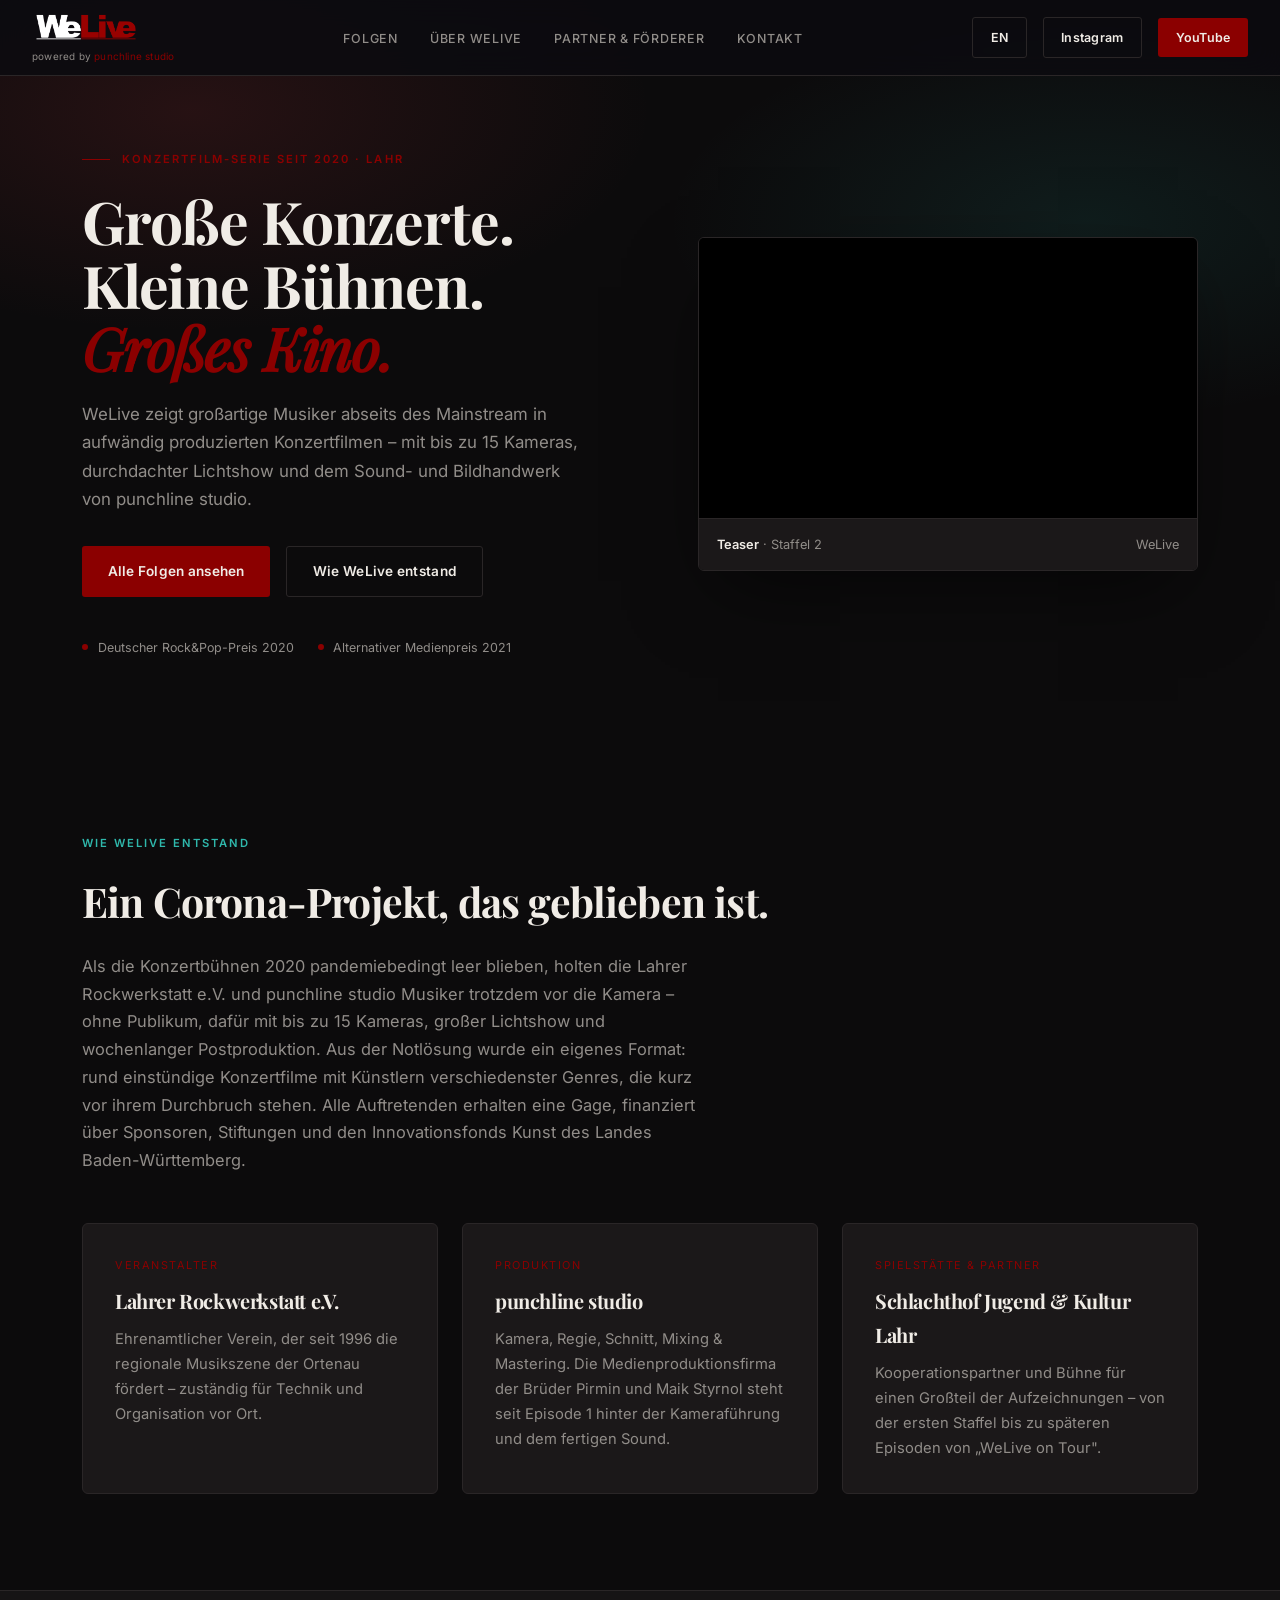
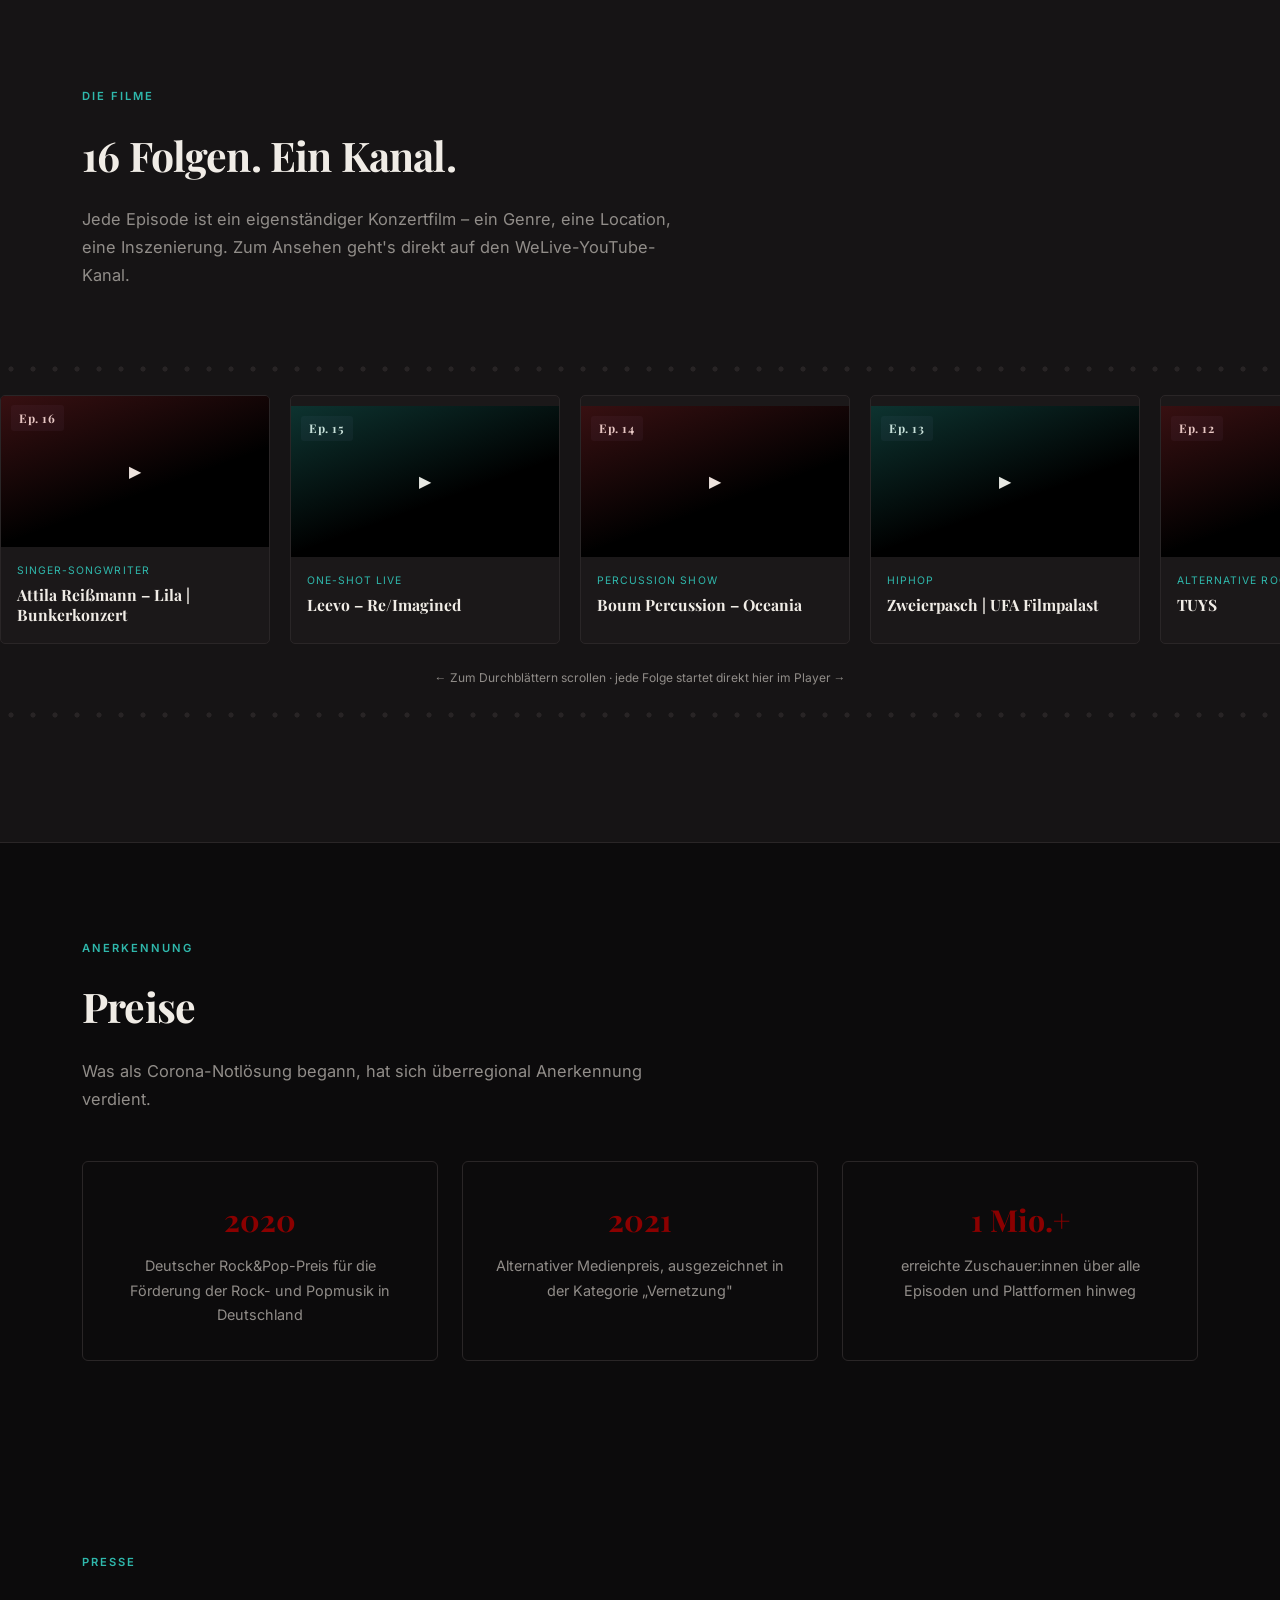
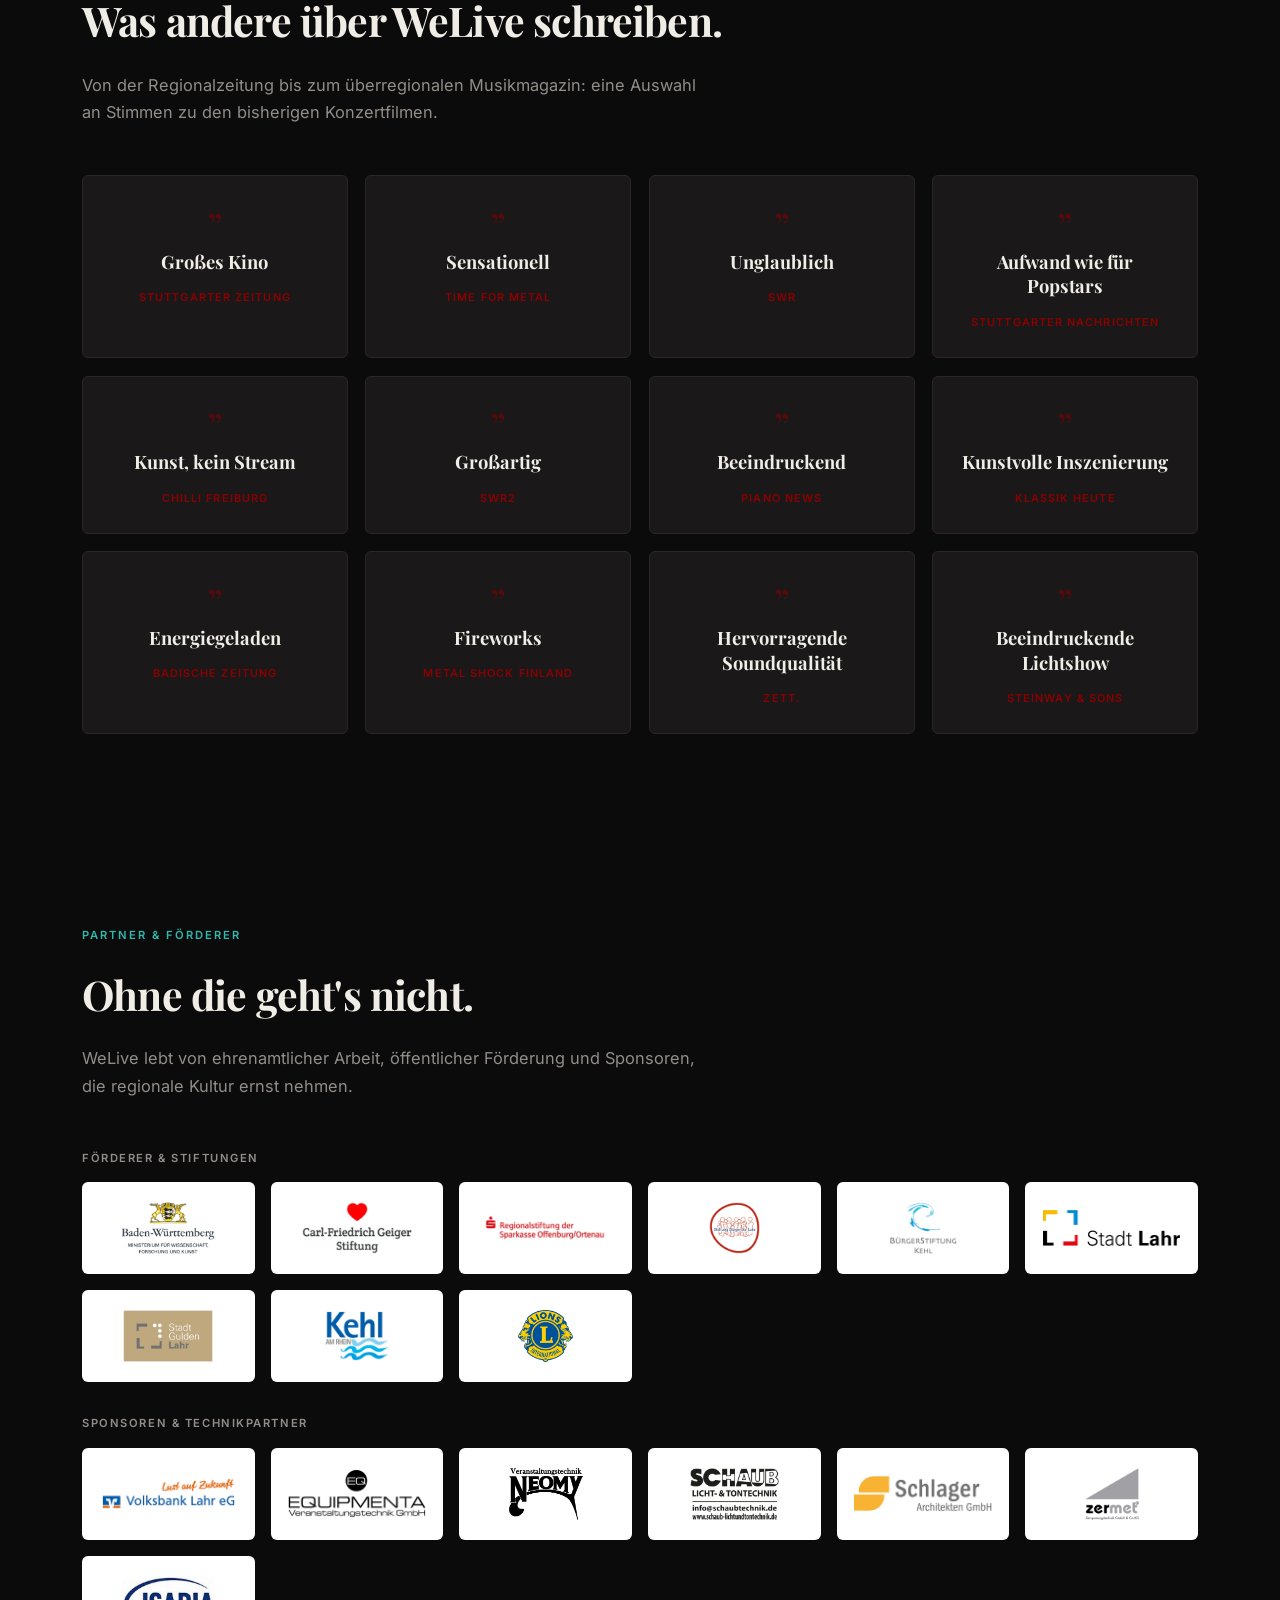
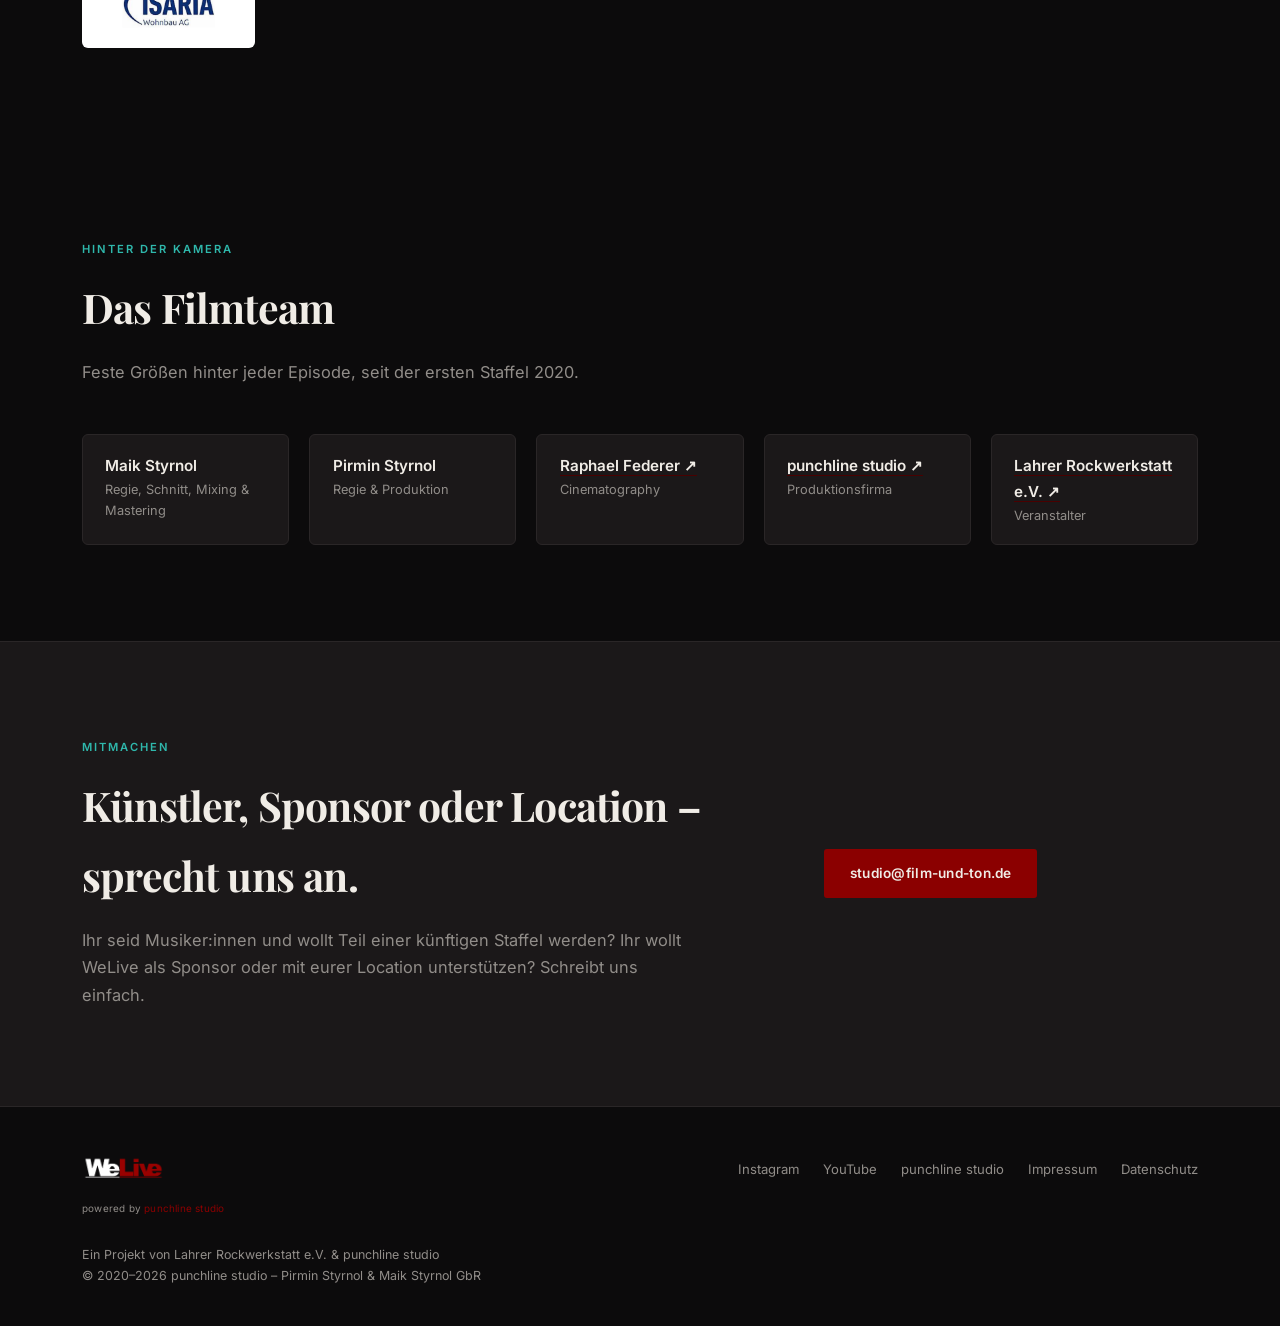
==== index.html @ d1ced568 "Update index.html" ====
<!DOCTYPE html>
<html lang="de">
<head>
<meta charset="UTF-8">
<meta name="viewport" content="width=device-width, initial-scale=1.0">
<title>WeLive Festival | Konzertfilm-Serie aus Lahr – Live-Konzerte als Kurzfilm</title>
<meta name="description" content="WeLive Festival: die preisgekrönte Konzertfilm-Serie von Lahrer Rockwerkstatt e.V., punchline studio und Schlachthof Jugend & Kultur Lahr. 16 Folgen, ein Kanal – großartige Musik abseits des Mainstream, aufwändig gefilmt.">
<meta name="keywords" content="WeLive Festival, Konzertfilm Lahr, Lahrer Rockwerkstatt, Schlachthof Lahr, Online Musikfestival, Konzertfilm Serie, punchline studio, Live-Konzert Video">
<meta name="robots" content="index, follow">
<meta name="author" content="punchline studio – Pirmin Styrnol & Maik Styrnol GbR">
<link rel="canonical" href="https://www.welive-festival.com/">
<link rel="alternate" hreflang="de" href="https://www.welive-festival.com/">
<link rel="alternate" hreflang="en" href="https://www.welive-festival.com/en/">
<link rel="alternate" hreflang="x-default" href="https://www.welive-festival.com/">

<link rel="icon" href="/favicon.ico" sizes="any">
<link rel="icon" type="image/png" sizes="32x32" href="/favicon-32.png">
<link rel="icon" type="image/png" sizes="192x192" href="/favicon-192.png">
<link rel="apple-touch-icon" href="/apple-touch-icon.png">

<meta property="og:type" content="website">
<meta property="og:title" content="WeLive Festival | Konzertfilm-Serie aus Lahr">
<meta property="og:description" content="16 Folgen preisgekrönte Konzertfilme: großartige Musiker abseits des Mainstream, aufwändig gefilmt von punchline studio.">
<meta property="og:url" content="https://www.welive-festival.com/">
<meta property="og:image" content="https://www.welive-festival.com/og-image.jpg">
<meta property="og:image:width" content="1200">
<meta property="og:image:height" content="630">
<meta property="og:locale" content="de_DE">
<meta property="og:site_name" content="WeLive Festival">

<meta name="twitter:card" content="summary_large_image">
<meta name="twitter:title" content="WeLive Festival | Konzertfilm-Serie aus Lahr">
<meta name="twitter:description" content="Preisgekrönte Konzertfilme abseits des Mainstream – produziert von punchline studio.">
<meta name="twitter:image" content="https://www.welive-festival.com/og-image.jpg">

<script type="application/ld+json">
{
  "@context": "https://schema.org",
  "@type": "Organization",
  "@id": "https://www.welive-festival.com/#organization",
  "name": "WeLive Festival",
  "alternateName": "WeLive – Das Online Musikfestival",
  "url": "https://www.welive-festival.com",
  "logo": "https://www.welive-festival.com/assets/welive-logo.webp",
  "description": "WeLive ist eine preisgekrönte Konzertfilm-Serie, die talentierte Musiker abseits des Mainstream in aufwändig produzierten Konzertfilmen zeigt. Eine Zusammenarbeit von Lahrer Rockwerkstatt e.V., punchline studio und Schlachthof Jugend & Kultur Lahr.",
  "foundingDate": "2020",
  "sameAs": [
    "https://www.youtube.com/@WeLiveFestival",
    "https://www.instagram.com/welive_festival/"
  ],
  "award": [
    "Deutscher Rock&Pop-Preis 2020",
    "Alternativer Medienpreis 2021 (Kategorie Vernetzung)"
  ]
}
</script>
<script type="application/ld+json">
{
  "@context": "https://schema.org",
  "@type": "ItemList",
  "itemListElement": [
    {"@type":"ListItem","position":1,"item":{"@type":"VideoObject","name":"Attila Reißmann – Lila | Bunkerkonzert (WeLive Episode 16)","thumbnailUrl":"https://img.youtube.com/vi/Bnh2UBMkedc/maxresdefault.jpg","uploadDate":"2023-01-01","embedUrl":"https://www.youtube.com/embed/Bnh2UBMkedc"}},
    {"@type":"ListItem","position":2,"item":{"@type":"VideoObject","name":"Leevo – Re/Imagined (WeLive Episode 15)","thumbnailUrl":"https://img.youtube.com/vi/0_P4wx4F210/maxresdefault.jpg","uploadDate":"2022-01-01","embedUrl":"https://www.youtube.com/embed/0_P4wx4F210"}}
  ]
}
</script>

<link rel="stylesheet" href="/fonts/fonts.css" />
<style>
  *,*::before,*::after{box-sizing:border-box;margin:0;padding:0;}
  :root{
    --bg:#0c0b0c; --bg-warm:#161415; --bg-card:#1b1819;
    --red:#8b0000; --red-dim:#4a0000;
    --teal:#2fb8ac; --teal-dim:#1c6b64;
    --off-white:#f0ece6; --muted:#918d89; --border:#2a2627;
    --max:1180px; --r:3px;
  }
  html{scroll-behavior:smooth;}
  body{background:var(--bg);color:var(--off-white);font-family:'Inter',sans-serif;font-size:16px;line-height:1.7;-webkit-font-smoothing:antialiased;overflow-x:hidden;}
  a{color:inherit;}
  img{max-width:100%;display:block;}
  .container{max-width:var(--max);margin:0 auto;padding:0 2rem;}
  h1,h2,h3{font-family:'Playfair Display',serif;font-weight:700;letter-spacing:-0.02em;}
  .eyebrow{font-size:0.7rem;font-weight:700;letter-spacing:0.18em;text-transform:uppercase;color:var(--red);display:flex;align-items:center;gap:0.75rem;margin-bottom:1.25rem;}
  .eyebrow::before{content:'';display:block;width:28px;height:1px;background:var(--red);}
  .btn{display:inline-flex;align-items:center;gap:0.5rem;padding:0.8rem 1.6rem;border-radius:var(--r);font-size:0.85rem;font-weight:600;letter-spacing:0.02em;text-decoration:none;transition:all .2s;cursor:pointer;border:none;font-family:'Inter',sans-serif;}
  .btn-primary{background:var(--red);color:var(--off-white);}
  .btn-primary:hover{opacity:.85;}
  .btn-secondary{background:transparent;color:var(--off-white);border:1px solid var(--border);}
  .btn-secondary:hover{border-color:var(--red-dim);color:var(--red);}
  .btn-sm{padding:0.55rem 1.1rem;font-size:0.78rem;}

  /* NAV */
  nav{position:fixed;top:0;left:0;right:0;z-index:200;height:76px;display:flex;align-items:center;justify-content:space-between;padding:0 2rem;background:rgba(13,11,16,0.92);backdrop-filter:blur(14px);border-bottom:1px solid var(--border);}
  .nav-logo-wrap{display:flex;flex-direction:column;gap:0.2rem;}
  .nav-logo img{height:34px;width:auto;display:block;filter:brightness(1.1);}
  .nav-subline,.footer-subline{font-size:0.62rem;letter-spacing:0.02em;color:var(--muted);text-decoration:none;}
  .nav-subline:hover,.footer-subline:hover{color:var(--off-white);}
  .nav-subline .powered-by,.footer-subline .powered-by{color:var(--red);}
  .nav-links{display:flex;gap:2rem;list-style:none;align-items:center;}
  .nav-links a{color:var(--muted);text-decoration:none;font-size:0.78rem;font-weight:500;letter-spacing:0.06em;text-transform:uppercase;transition:color .2s;white-space:nowrap;}
  .nav-links a:hover{color:var(--off-white);}
  .nav-cta{display:flex;align-items:center;gap:1rem;}
  @media (max-width:860px){.nav-links{display:none;}}

  /* HERO */
  #hero{padding:150px 0 5rem;position:relative;}
  #hero::before{content:'';position:absolute;top:0;left:0;right:0;height:100%;background:
    radial-gradient(ellipse 60% 50% at 15% 15%, rgba(200,57,63,0.14), transparent 60%),
    radial-gradient(ellipse 55% 45% at 85% 30%, rgba(47,184,172,0.10), transparent 60%);
    pointer-events:none;z-index:0;}
  .hero-grid{display:grid;grid-template-columns:1.05fr 0.95fr;gap:4rem;align-items:center;position:relative;z-index:1;}
  h1.hero-h1{font-size:clamp(2.4rem,4.6vw,4.1rem);line-height:1.08;margin-bottom:1.25rem;}
  h1.hero-h1 em{color:var(--red);font-style:italic;}
  .hero-sub{color:var(--muted);font-size:1.05rem;max-width:46ch;margin-bottom:2rem;}
  .hero-actions{display:flex;gap:1rem;flex-wrap:wrap;margin-bottom:2.5rem;}
  .award-row{display:flex;gap:1.5rem;flex-wrap:wrap;}
  .award-chip{display:flex;align-items:center;gap:0.6rem;font-size:0.78rem;color:var(--muted);}
  .award-chip .dot{width:6px;height:6px;border-radius:50%;background:var(--red);}
  .hero-video{position:relative;border-radius:6px;overflow:hidden;border:1px solid var(--border);box-shadow:0 30px 80px -20px rgba(0,0,0,0.6);}
  .hero-video .ratio{position:relative;padding-top:56.25%;background:#000;}
  .hero-video iframe{position:absolute;top:0;left:0;width:100%;height:100%;border:0;}
  .hero-video-cap{padding:0.9rem 1.1rem;background:var(--bg-card);border-top:1px solid var(--border);font-size:0.8rem;color:var(--muted);display:flex;justify-content:space-between;}
  .hero-video-cap strong{color:var(--off-white);font-weight:600;}
  @media (max-width:900px){.hero-grid{grid-template-columns:1fr;}}

  /* SECTION generic */
  section{padding:6rem 0;}
  .section-label{font-size:0.7rem;font-weight:700;letter-spacing:0.18em;text-transform:uppercase;color:var(--teal);margin-bottom:0.9rem;}
  .section-title{font-size:clamp(1.8rem,3.2vw,2.6rem);margin-bottom:1rem;}
  .section-intro{color:var(--muted);max-width:62ch;margin-bottom:3rem;font-size:1.02rem;}

  /* ABOUT / PARTNERS TRIO */
  .trio{display:grid;grid-template-columns:repeat(3,1fr);gap:1.5rem;}
  .trio-card{background:var(--bg-card);border:1px solid var(--border);border-radius:6px;padding:2rem;}
  .trio-card .role{font-size:0.68rem;letter-spacing:0.14em;text-transform:uppercase;color:var(--red);margin-bottom:0.6rem;}
  .trio-card h3{font-size:1.25rem;margin-bottom:0.6rem;}
  .trio-card p{color:var(--muted);font-size:0.92rem;}
  @media (max-width:800px){.trio{grid-template-columns:1fr;}}

  /* FILMSTRIP */
  #folgen{background:var(--bg-warm);border-top:1px solid var(--border);border-bottom:1px solid var(--border);}
  .filmstrip-rail{position:relative;padding:1.5rem 0;}
  .filmstrip-rail::before,.filmstrip-rail::after{content:'';display:block;height:14px;background-image:radial-gradient(circle,var(--border) 2.5px,transparent 2.6px);background-size:22px 14px;background-repeat:repeat-x;opacity:0.9;}
  .filmstrip-rail::before{margin-bottom:1.2rem;}
  .filmstrip-rail::after{margin-top:1.2rem;}
  .filmstrip-scroll{display:grid;grid-auto-flow:column;grid-auto-columns:270px;gap:1.25rem;overflow-x:auto;padding:0 2rem 1rem;scroll-snap-type:x proximity;scrollbar-width:thin;scrollbar-color:var(--border) transparent;}
  .filmstrip-scroll::-webkit-scrollbar{height:6px;}
  .filmstrip-scroll::-webkit-scrollbar-thumb{background:var(--border);border-radius:3px;}
  .frame{scroll-snap-align:start;background:var(--bg-card);border:1px solid var(--border);border-radius:5px;overflow:hidden;text-decoration:none;display:block;transition:transform .2s, border-color .2s;font:inherit;color:inherit;text-align:left;cursor:pointer;width:100%;padding:0;}
  .frame:hover,.frame:focus-visible{transform:translateY(-4px);border-color:var(--red-dim);}
  .frame:focus-visible{outline:2px solid var(--teal);outline-offset:2px;}
  .frame-thumb{position:relative;padding-top:56.25%;background:#000 center/cover no-repeat;}
  .frame-thumb.red::after{content:'';position:absolute;inset:0;background:linear-gradient(160deg,rgba(200,57,63,0.28),transparent 60%);}
  .frame-thumb.teal::after{content:'';position:absolute;inset:0;background:linear-gradient(160deg,rgba(47,184,172,0.28),transparent 60%);}
  .frame-num{position:absolute;top:0.6rem;left:0.6rem;font-family:'Playfair Display',serif;font-weight:700;font-size:0.75rem;background:rgba(13,11,16,0.75);color:var(--off-white);padding:0.15rem 0.55rem;border-radius:3px;letter-spacing:0.04em;}
  .frame-play{position:absolute;inset:0;display:flex;align-items:center;justify-content:center;}
  .frame-play svg{width:38px;height:38px;opacity:0;transition:opacity .2s;}
  .frame:hover .frame-play svg{opacity:0.95;}
  .frame-body{padding:0.95rem 1rem 1.1rem;}
  .frame-genre{font-size:0.65rem;letter-spacing:0.1em;text-transform:uppercase;color:var(--teal);margin-bottom:0.35rem;}
  .frame-title{font-family:'Playfair Display',serif;font-weight:700;font-size:0.98rem;line-height:1.3;color:var(--off-white);}
  .filmstrip-hint{text-align:center;font-size:0.75rem;color:var(--muted);margin-top:0.5rem;}

  /* AWARDS */
  .awards-grid{display:grid;grid-template-columns:repeat(3,1fr);gap:1.5rem;}
  .award-card{border:1px solid var(--border);border-radius:6px;padding:2rem 1.75rem;text-align:center;}
  .award-card .num{font-family:'Playfair Display',serif;font-weight:700;font-size:1.9rem;color:var(--red);margin-bottom:0.5rem;}
  .award-card p{color:var(--muted);font-size:0.9rem;}
  @media (max-width:800px){.awards-grid{grid-template-columns:1fr;}}

  /* SPONSORS - typographic wordmark bar */
  .logo-group-label{font-size:0.7rem;font-weight:700;letter-spacing:0.14em;text-transform:uppercase;color:var(--muted);margin-bottom:0.9rem;margin-top:2rem;}
  .logo-group-label:first-child{margin-top:0;}
  .logo-wall{display:grid;grid-template-columns:repeat(auto-fill,minmax(150px,1fr));gap:1rem;}
  .logo-tile{background:#ffffff;border-radius:6px;padding:1.1rem;display:flex;align-items:center;justify-content:center;min-height:92px;}
  .logo-tile img{max-width:100%;max-height:52px;width:auto;height:auto;object-fit:contain;}
  .logo-tile.dark{background:var(--bg-card);border:1px solid var(--border);}

  /* TEAM */
  .team-row{display:flex;gap:1.25rem;flex-wrap:wrap;}
  .team-chip{background:var(--bg-card);border:1px solid var(--border);border-radius:6px;padding:1.1rem 1.4rem;flex:1 1 200px;}
  .team-chip .name{font-weight:600;color:var(--off-white);font-size:0.95rem;}
  .team-chip .role{color:var(--muted);font-size:0.8rem;}

  /* SUPPORT CTA */
  #support{background:var(--bg-card);border-top:1px solid var(--border);}
  .support-grid{display:grid;grid-template-columns:1.3fr 0.7fr;gap:3rem;align-items:center;}
  @media (max-width:800px){.support-grid{grid-template-columns:1fr;}}

  /* VIDEO LIGHTBOX */
  .video-modal{position:fixed;inset:0;z-index:1000;background:rgba(6,5,6,0.94);display:none;align-items:center;justify-content:center;padding:clamp(1rem,4vw,3rem);}
  .video-modal.open{display:flex;}
  .video-modal-inner{max-width:1080px;width:100%;}
  .video-modal-frame{position:relative;padding-top:56.25%;background:#000;border-radius:6px;overflow:hidden;box-shadow:0 30px 90px -20px rgba(0,0,0,0.7);}
  .video-modal-frame iframe{position:absolute;inset:0;width:100%;height:100%;border:0;}
  .video-modal-top{display:flex;justify-content:space-between;align-items:center;margin-bottom:0.85rem;}
  .video-modal-caption{color:var(--off-white);font-size:0.9rem;font-family:'Playfair Display',serif;font-weight:700;}
  .video-modal-close{background:transparent;border:1px solid var(--border);color:var(--off-white);width:36px;height:36px;border-radius:50%;font-size:1rem;cursor:pointer;flex-shrink:0;transition:border-color .2s,color .2s;}
  .video-modal-close:hover{border-color:var(--red);color:var(--red);}

  /* PRESS QUOTES */
  .press-grid{display:grid;grid-template-columns:repeat(auto-fit,minmax(240px,1fr));gap:1.1rem;}
  .press-card{background:var(--bg-card);border:1px solid var(--border);border-radius:6px;padding:1.85rem 1.5rem 1.6rem;text-align:center;transition:transform .2s,border-color .2s;}
  .press-card:hover{transform:translateY(-4px);border-color:var(--red-dim);}
  .press-mark{display:block;font-family:'Playfair Display',serif;font-size:2.4rem;line-height:1;color:var(--red);opacity:0.55;margin-bottom:0.35rem;}
  .press-card q{display:block;font-family:'Playfair Display',serif;font-weight:700;font-size:1.15rem;line-height:1.35;color:var(--off-white);quotes:none;}
  .press-card .source{display:block;margin-top:0.85rem;font-size:0.68rem;font-weight:700;letter-spacing:0.1em;text-transform:uppercase;color:var(--red);}

  footer{border-top:1px solid var(--border);padding:3rem 0 2.5rem;}
  .footer-grid{display:flex;justify-content:space-between;flex-wrap:wrap;gap:2rem;align-items:flex-start;}
  .footer-logo img{height:26px;margin-bottom:0.75rem;filter:brightness(1.1);}
  .footer-links{display:flex;gap:1.5rem;flex-wrap:wrap;list-style:none;}
  .footer-links a{color:var(--muted);text-decoration:none;font-size:0.82rem;}
  .footer-links a:hover{color:var(--off-white);}
  .footer-meta{color:var(--muted);font-size:0.78rem;margin-top:1.5rem;}
</style>
</head>
<body>

<nav>
  <div class="nav-logo-wrap">
    <a href="/" class="nav-logo"><img src="/assets/welive-logo.webp" alt="WeLive Festival"></a>
    <a href="https://www.film-und-ton.de" target="_blank" rel="noopener" class="nav-subline">powered by <span class="powered-by">punchline studio</span></a>
  </div>
  <ul class="nav-links">
    <li><a href="#folgen">Folgen</a></li>
    <li><a href="#ueber">Über WeLive</a></li>
    <li><a href="#sponsoren">Partner &amp; Förderer</a></li>
    <li><a href="#kontakt">Kontakt</a></li>
  </ul>
  <div class="nav-cta">
    <a href="/en/" class="btn btn-secondary btn-sm">EN</a>
    <a href="https://www.instagram.com/welive_festival/" target="_blank" rel="noopener" class="btn btn-secondary btn-sm">Instagram</a>
    <a href="https://www.youtube.com/@WeLiveFestival" target="_blank" rel="noopener" class="btn btn-primary btn-sm">YouTube</a>
  </div>
</nav>

<section id="hero">
  <div class="container">
    <div class="hero-grid">
      <div>
        <div class="eyebrow">Konzertfilm-Serie seit 2020 · Lahr</div>
        <h1 class="hero-h1">Große Konzerte.<br>Kleine Bühnen.<br><em>Großes Kino.</em></h1>
        <p class="hero-sub">WeLive zeigt großartige Musiker abseits des Mainstream in aufwändig produzierten Konzertfilmen – mit bis zu 15 Kameras, durchdachter Lichtshow und dem Sound- und Bildhandwerk von punchline studio.</p>
        <div class="hero-actions">
          <a href="#folgen" class="btn btn-primary">Alle Folgen ansehen</a>
          <a href="#ueber" class="btn btn-secondary">Wie WeLive entstand</a>
        </div>
        <div class="award-row">
          <div class="award-chip"><span class="dot"></span> Deutscher Rock&amp;Pop-Preis 2020</div>
          <div class="award-chip"><span class="dot"></span> Alternativer Medienpreis 2021</div>
        </div>
      </div>
      <div class="hero-video">
        <div class="ratio">
          <iframe src="https://www.youtube-nocookie.com/embed/Z3CpgstUWoA" title="WeLive – Offizieller Teaser (Staffel 2)" loading="lazy" allow="accelerometer; autoplay; clipboard-write; encrypted-media; gyroscope; picture-in-picture" allowfullscreen></iframe>
        </div>
        <div class="hero-video-cap"><span><strong>Teaser</strong> · Staffel 2</span><span>WeLive</span></div>
      </div>
    </div>
  </div>
</section>

<section id="ueber">
  <div class="container">
    <div class="section-label">Wie WeLive entstand</div>
    <h2 class="section-title">Ein Corona-Projekt, das geblieben ist.</h2>
    <p class="section-intro">Als die Konzertbühnen 2020 pandemiebedingt leer blieben, holten die Lahrer Rockwerkstatt e.V. und punchline studio Musiker trotzdem vor die Kamera – ohne Publikum, dafür mit bis zu 15 Kameras, großer Lichtshow und wochenlanger Postproduktion. Aus der Notlösung wurde ein eigenes Format: rund einstündige Konzertfilme mit Künstlern verschiedenster Genres, die kurz vor ihrem Durchbruch stehen. Alle Auftretenden erhalten eine Gage, finanziert über Sponsoren, Stiftungen und den Innovationsfonds Kunst des Landes Baden-Württemberg.</p>
    <div class="trio">
      <div class="trio-card">
        <div class="role">Veranstalter</div>
        <h3>Lahrer Rockwerkstatt e.V.</h3>
        <p>Ehrenamtlicher Verein, der seit 1996 die regionale Musikszene der Ortenau fördert – zuständig für Technik und Organisation vor Ort.</p>
      </div>
      <div class="trio-card">
        <div class="role">Produktion</div>
        <h3>punchline studio</h3>
        <p>Kamera, Regie, Schnitt, Mixing &amp; Mastering. Die Medienproduktionsfirma der Brüder Pirmin und Maik Styrnol steht seit Episode 1 hinter der Kameraführung und dem fertigen Sound.</p>
      </div>
      <div class="trio-card">
        <div class="role">Spielstätte &amp; Partner</div>
        <h3>Schlachthof Jugend &amp; Kultur Lahr</h3>
        <p>Kooperationspartner und Bühne für einen Großteil der Aufzeichnungen – von der ersten Staffel bis zu späteren Episoden von „WeLive on Tour&quot;.</p>
      </div>
    </div>
  </div>
</section>

<section id="folgen">
  <div class="container">
    <div class="section-label">Die Filme</div>
    <h2 class="section-title">16 Folgen. Ein Kanal.</h2>
    <p class="section-intro">Jede Episode ist ein eigenständiger Konzertfilm – ein Genre, eine Location, eine Inszenierung. Zum Ansehen geht's direkt auf den WeLive-YouTube-Kanal.</p>
  </div>
  <div class="filmstrip-rail">
    <div class="filmstrip-scroll">

      <button type="button" class="frame" data-id="Bnh2UBMkedc" data-caption="Ep. 16 · Attila Reißmann – Lila | Bunkerkonzert (Singer-Songwriter)">
        <div class="frame-thumb red" style="background-image:url('https://img.youtube.com/vi/Bnh2UBMkedc/hqdefault.jpg')"><span class="frame-num">Ep. 16</span><div class="frame-play">▶</div></div>
        <div class="frame-body"><div class="frame-genre">Singer-Songwriter</div><div class="frame-title">Attila Reißmann – Lila | Bunkerkonzert</div></div>
      </button>

      <button type="button" class="frame" data-id="0_P4wx4F210" data-caption="Ep. 15 · Leevo – Re/Imagined (One-Shot Live)">
        <div class="frame-thumb teal" style="background-image:url('https://img.youtube.com/vi/0_P4wx4F210/hqdefault.jpg')"><span class="frame-num">Ep. 15</span><div class="frame-play">▶</div></div>
        <div class="frame-body"><div class="frame-genre">One-Shot Live</div><div class="frame-title">Leevo – Re/Imagined</div></div>
      </button>

      <button type="button" class="frame" data-id="P8cwPz32v4g" data-caption="Ep. 14 · Boum Percussion – Oceania (Percussion Show)">
        <div class="frame-thumb red" style="background-image:url('https://img.youtube.com/vi/P8cwPz32v4g/hqdefault.jpg')"><span class="frame-num">Ep. 14</span><div class="frame-play">▶</div></div>
        <div class="frame-body"><div class="frame-genre">Percussion Show</div><div class="frame-title">Boum Percussion – Oceania</div></div>
      </button>

      <button type="button" class="frame" data-id="NQGmymEDiwI" data-caption="Ep. 13 · Zweierpasch | UFA Filmpalast (HipHop)">
        <div class="frame-thumb teal" style="background-image:url('https://img.youtube.com/vi/NQGmymEDiwI/hqdefault.jpg')"><span class="frame-num">Ep. 13</span><div class="frame-play">▶</div></div>
        <div class="frame-body"><div class="frame-genre">HipHop</div><div class="frame-title">Zweierpasch | UFA Filmpalast</div></div>
      </button>

      <button type="button" class="frame" data-id="x-QVzre0vZ8" data-caption="Ep. 12 · TUYS (Alternative Rock)">
        <div class="frame-thumb red" style="background-image:url('https://img.youtube.com/vi/x-QVzre0vZ8/hqdefault.jpg')"><span class="frame-num">Ep. 12</span><div class="frame-play">▶</div></div>
        <div class="frame-body"><div class="frame-genre">Alternative Rock</div><div class="frame-title">TUYS</div></div>
      </button>

      <button type="button" class="frame" data-id="0R4rmq6b-tQ" data-caption="Ep. 11 · EVERDEEN (Indie Rock, Unplugged)">
        <div class="frame-thumb teal" style="background-image:url('https://img.youtube.com/vi/0R4rmq6b-tQ/hqdefault.jpg')"><span class="frame-num">Ep. 11</span><div class="frame-play">▶</div></div>
        <div class="frame-body"><div class="frame-genre">Indie Rock, Unplugged</div><div class="frame-title">EVERDEEN</div></div>
      </button>

      <button type="button" class="frame" data-id="Ky-m1VECN10" data-caption="Ep. 10 · Classic Meets Electro (Klassik-Fusion)">
        <div class="frame-thumb red" style="background-image:url('https://img.youtube.com/vi/Ky-m1VECN10/hqdefault.jpg')"><span class="frame-num">Ep. 10</span><div class="frame-play">▶</div></div>
        <div class="frame-body"><div class="frame-genre">Klassik-Fusion</div><div class="frame-title">Classic Meets Electro</div></div>
      </button>

      <button type="button" class="frame" data-id="o16-mh40jmM" data-caption="Ep. 9 · FATCAT &amp; Hannah Wilhelm (Funk)">
        <div class="frame-thumb teal" style="background-image:url('https://img.youtube.com/vi/o16-mh40jmM/hqdefault.jpg')"><span class="frame-num">Ep. 9</span><div class="frame-play">▶</div></div>
        <div class="frame-body"><div class="frame-genre">Funk</div><div class="frame-title">FATCAT &amp; Hannah Wilhelm</div></div>
      </button>

      <button type="button" class="frame" data-id="-znGLzbP-Mo" data-caption="Ep. 8 · Matt Woosey Band (Blues Rock)">
        <div class="frame-thumb red" style="background-image:url('https://img.youtube.com/vi/-znGLzbP-Mo/hqdefault.jpg')"><span class="frame-num">Ep. 8</span><div class="frame-play">▶</div></div>
        <div class="frame-body"><div class="frame-genre">Blues Rock</div><div class="frame-title">Matt Woosey Band</div></div>
      </button>

      <button type="button" class="frame" data-id="t0X1xTUqv4E" data-caption="Ep. 7 · Dead Venus (Progressive Rock)">
        <div class="frame-thumb teal" style="background-image:url('https://img.youtube.com/vi/t0X1xTUqv4E/hqdefault.jpg')"><span class="frame-num">Ep. 7</span><div class="frame-play">▶</div></div>
        <div class="frame-body"><div class="frame-genre">Progressive Rock</div><div class="frame-title">Dead Venus</div></div>
      </button>

      <button type="button" class="frame" data-id="PEpOldXf2YY" data-caption="Ep. 6 · OIL (Rock &amp; Heavy Metal)">
        <div class="frame-thumb red" style="background-image:url('https://img.youtube.com/vi/PEpOldXf2YY/hqdefault.jpg')"><span class="frame-num">Ep. 6</span><div class="frame-play">▶</div></div>
        <div class="frame-body"><div class="frame-genre">Rock &amp; Heavy Metal</div><div class="frame-title">OIL</div></div>
      </button>

      <button type="button" class="frame" data-id="OF1zdRzuMPc" data-caption="Ep. 5 · No Authority | Schlachthof Lahr (Ska Punk)">
        <div class="frame-thumb teal" style="background-image:url('https://img.youtube.com/vi/OF1zdRzuMPc/hqdefault.jpg')"><span class="frame-num">Ep. 5</span><div class="frame-play">▶</div></div>
        <div class="frame-body"><div class="frame-genre">Ska Punk</div><div class="frame-title">No Authority | Schlachthof Lahr</div></div>
      </button>

      <button type="button" class="frame" data-id="v2A6UF5OrzA" data-caption="Ep. 4 · Pervez Mody (Klassik Klavier)">
        <div class="frame-thumb red" style="background-image:url('https://img.youtube.com/vi/v2A6UF5OrzA/hqdefault.jpg')"><span class="frame-num">Ep. 4</span><div class="frame-play">▶</div></div>
        <div class="frame-body"><div class="frame-genre">Klassik Klavier</div><div class="frame-title">Pervez Mody</div></div>
      </button>

      <button type="button" class="frame" data-id="aJZXjKE42zw" data-caption="Ep. 3 · VON WELT (Post Rock)">
        <div class="frame-thumb teal" style="background-image:url('https://img.youtube.com/vi/aJZXjKE42zw/hqdefault.jpg')"><span class="frame-num">Ep. 3</span><div class="frame-play">▶</div></div>
        <div class="frame-body"><div class="frame-genre">Post Rock</div><div class="frame-title">VON WELT</div></div>
      </button>

      <button type="button" class="frame" data-id="-nQ5U1ugleI" data-caption="Ep. 2 · QULT (Rap 'n' Roll)">
        <div class="frame-thumb red" style="background-image:url('https://img.youtube.com/vi/-nQ5U1ugleI/hqdefault.jpg')"><span class="frame-num">Ep. 2</span><div class="frame-play">▶</div></div>
        <div class="frame-body"><div class="frame-genre">Rap 'n' Roll</div><div class="frame-title">QULT</div></div>
      </button>

      <button type="button" class="frame" data-id="NkrU8vIexm0" data-caption="Ep. 1 · Dominik Büchele &amp; Umleitung (Singer/Songwriter Pop)">
        <div class="frame-thumb teal" style="background-image:url('https://img.youtube.com/vi/NkrU8vIexm0/hqdefault.jpg')"><span class="frame-num">Ep. 1</span><div class="frame-play">▶</div></div>
        <div class="frame-body"><div class="frame-genre">Singer/Songwriter Pop</div><div class="frame-title">Dominik Büchele &amp; Umleitung</div></div>
      </button>

    </div>
    <p class="filmstrip-hint container">← Zum Durchblättern scrollen · jede Folge startet direkt hier im Player →</p>
  </div>
</section>

<section id="awards">
  <div class="container">
    <div class="section-label">Anerkennung</div>
    <h2 class="section-title">Preise</h2>
    <p class="section-intro">Was als Corona-Notlösung begann, hat sich überregional Anerkennung verdient.</p>
    <div class="awards-grid">
      <div class="award-card"><div class="num">2020</div><p>Deutscher Rock&amp;Pop-Preis für die Förderung der Rock- und Popmusik in Deutschland</p></div>
      <div class="award-card"><div class="num">2021</div><p>Alternativer Medienpreis, ausgezeichnet in der Kategorie „Vernetzung&quot;</p></div>
      <div class="award-card"><div class="num">1&nbsp;Mio.+</div><p>erreichte Zuschauer:innen über alle Episoden und Plattformen hinweg</p></div>
    </div>
  </div>
</section>

<section id="presse">
  <div class="container">
    <div class="section-label">Presse</div>
    <h2 class="section-title">Was andere über WeLive schreiben.</h2>
    <p class="section-intro">Von der Regionalzeitung bis zum überregionalen Musikmagazin: eine Auswahl an Stimmen zu den bisherigen Konzertfilmen.</p>
    <div class="press-grid">
      <div class="press-card"><span class="press-mark">&rdquo;</span><q>Großes Kino</q><span class="source">Stuttgarter Zeitung</span></div>
      <div class="press-card"><span class="press-mark">&rdquo;</span><q>Sensationell</q><span class="source">Time for Metal</span></div>
      <div class="press-card"><span class="press-mark">&rdquo;</span><q>Unglaublich</q><span class="source">SWR</span></div>
      <div class="press-card"><span class="press-mark">&rdquo;</span><q>Aufwand wie für Popstars</q><span class="source">Stuttgarter Nachrichten</span></div>
      <div class="press-card"><span class="press-mark">&rdquo;</span><q>Kunst, kein Stream</q><span class="source">Chilli Freiburg</span></div>
      <div class="press-card"><span class="press-mark">&rdquo;</span><q>Großartig</q><span class="source">SWR2</span></div>
      <div class="press-card"><span class="press-mark">&rdquo;</span><q>Beeindruckend</q><span class="source">Piano News</span></div>
      <div class="press-card"><span class="press-mark">&rdquo;</span><q>Kunstvolle Inszenierung</q><span class="source">Klassik Heute</span></div>
      <div class="press-card"><span class="press-mark">&rdquo;</span><q>Energiegeladen</q><span class="source">Badische Zeitung</span></div>
      <div class="press-card"><span class="press-mark">&rdquo;</span><q>Fireworks</q><span class="source">Metal Shock Finland</span></div>
      <div class="press-card"><span class="press-mark">&rdquo;</span><q>Hervorragende Soundqualität</q><span class="source">ZETT.</span></div>
      <div class="press-card"><span class="press-mark">&rdquo;</span><q>Beeindruckende Lichtshow</q><span class="source">Steinway &amp; Sons</span></div>
    </div>
  </div>
</section>

<section id="sponsoren">
  <div class="container">
    <div class="section-label">Partner &amp; Förderer</div>
    <h2 class="section-title">Ohne die geht's nicht.</h2>
    <p class="section-intro">WeLive lebt von ehrenamtlicher Arbeit, öffentlicher Förderung und Sponsoren, die regionale Kultur ernst nehmen.</p>
    <div class="logo-group-label">Förderer &amp; Stiftungen</div>
    <div class="logo-wall">
      <div class="logo-tile"><img src="/assets/sponsors/mwk-bw.webp" alt="Ministerium für Wissenschaft, Forschung und Kunst Baden-Württemberg – Innovationsfonds Kunst" loading="lazy"></div>
      <div class="logo-tile"><img src="/assets/sponsors/geiger-stiftung.webp" alt="Carl-Friedrich Geiger Stiftung" loading="lazy"></div>
      <div class="logo-tile"><img src="/assets/sponsors/sparkasse-regionalstiftung.webp" alt="Regionalstiftung der Sparkasse Offenburg/Ortenau" loading="lazy"></div>
      <div class="logo-tile"><img src="/assets/sponsors/buergerstiftung-lahr.webp" alt="Bürgerstiftung Lahr" loading="lazy"></div>
      <div class="logo-tile"><img src="/assets/sponsors/buergerstiftung-kehl.webp" alt="Bürgerstiftung Kehl" loading="lazy"></div>
      <div class="logo-tile"><img src="/assets/sponsors/stadt-lahr.webp" alt="Stadt Lahr" loading="lazy"></div>
      <div class="logo-tile"><img src="/assets/sponsors/stadtgulden-lahr.webp" alt="Stadtgulden Lahr" loading="lazy"></div>
      <div class="logo-tile"><img src="/assets/sponsors/stadt-kehl.webp" alt="Stadt Kehl" loading="lazy"></div>
      <div class="logo-tile"><img src="/assets/sponsors/lions-club.webp" alt="Lions Club" loading="lazy"></div>
    </div>

    <div class="logo-group-label">Sponsoren &amp; Technikpartner</div>
    <div class="logo-wall">
      <div class="logo-tile"><img src="/assets/sponsors/volksbank-weiss.webp" alt="Volksbank Lahr eG" loading="lazy"></div>
      <div class="logo-tile"><img src="/assets/sponsors/equipmenta.webp" alt="Equipmenta Veranstaltungstechnik GmbH" loading="lazy"></div>
      <div class="logo-tile"><img src="/assets/sponsors/neomy.webp" alt="Neomy Veranstaltungstechnik" loading="lazy"></div>
      <div class="logo-tile"><img src="/assets/sponsors/schaub-licht-tontechnik.webp" alt="Schaub Licht- &amp; Tontechnik" loading="lazy"></div>
      <div class="logo-tile"><img src="/assets/sponsors/schlager-architekten.webp" alt="Schlager Architekten GmbH" loading="lazy"></div>
      <div class="logo-tile"><img src="/assets/sponsors/zermet.webp" alt="Zermet Zerspanungstechnik GmbH &amp; Co KG" loading="lazy"></div>
      <div class="logo-tile"><img src="/assets/sponsors/isaria-wohnbau.webp" alt="ISARIA Wohnbau AG – Location-Partner" loading="lazy"></div>
    </div>
  </div>
</section>

<section id="team">
  <div class="container">
    <div class="section-label">Hinter der Kamera</div>
    <h2 class="section-title">Das Filmteam</h2>
    <p class="section-intro">Feste Größen hinter jeder Episode, seit der ersten Staffel 2020.</p>
    <div class="team-row">
      <div class="team-chip"><div class="name">Maik Styrnol</div><div class="role">Regie, Schnitt, Mixing &amp; Mastering</div></div>
      <div class="team-chip"><div class="name">Pirmin Styrnol</div><div class="role">Regie &amp; Produktion</div></div>
      <div class="team-chip"><div class="name"><a href="https://raphaelfederer.de" target="_blank" rel="noopener" style="color:var(--off-white);text-decoration:none;border-bottom:1px solid var(--red-dim);">Raphael Federer ↗</a></div><div class="role">Cinematography</div></div>
      <div class="team-chip"><div class="name"><a href="https://www.film-und-ton.de" target="_blank" rel="noopener" style="color:var(--off-white);text-decoration:none;border-bottom:1px solid var(--red-dim);">punchline studio ↗</a></div><div class="role">Produktionsfirma</div></div>
      <div class="team-chip"><div class="name"><a href="https://www.rockwerkstatt.de" target="_blank" rel="noopener" style="color:var(--off-white);text-decoration:none;border-bottom:1px solid var(--red-dim);">Lahrer Rockwerkstatt e.V. ↗</a></div><div class="role">Veranstalter</div></div>
    </div>
  </div>
</section>

<section id="support">
  <div class="container support-grid">
    <div>
      <div class="section-label">Mitmachen</div>
      <h2 class="section-title">Künstler, Sponsor oder Location – sprecht uns an.</h2>
      <p class="section-intro" style="margin-bottom:0;">Ihr seid Musiker:innen und wollt Teil einer künftigen Staffel werden? Ihr wollt WeLive als Sponsor oder mit eurer Location unterstützen? Schreibt uns einfach.</p>
    </div>
    <div>
      <a href="mailto:studio@film-und-ton.de" class="btn btn-primary" id="kontakt">studio@film-und-ton.de</a>
    </div>
  </div>
</section>

<footer>
  <div class="container">
    <div class="footer-grid">
      <div>
        <a href="/" class="footer-logo"><img src="/assets/welive-logo.webp" alt="WeLive Festival"></a>
        <a href="https://www.film-und-ton.de" target="_blank" rel="noopener" class="footer-subline">powered by <span class="powered-by">punchline studio</span></a>
        <div class="footer-meta">Ein Projekt von Lahrer Rockwerkstatt e.V. &amp; punchline studio<br>© 2020–2026 punchline studio – Pirmin Styrnol &amp; Maik Styrnol GbR</div>
      </div>
      <ul class="footer-links">
        <li><a href="https://www.instagram.com/welive_festival/" target="_blank" rel="noopener">Instagram</a></li>
        <li><a href="https://www.youtube.com/@WeLiveFestival" target="_blank" rel="noopener">YouTube</a></li>
        <li><a href="https://www.film-und-ton.de" target="_blank" rel="noopener">punchline studio</a></li>
        <li><a href="/impressum/">Impressum</a></li>
        <li><a href="/datenschutz/">Datenschutz</a></li>
      </ul>
    </div>
  </div>
</footer>

<div class="video-modal" id="video-modal" aria-hidden="true" role="dialog" aria-modal="true">
  <div class="video-modal-inner">
    <div class="video-modal-top">
      <div class="video-modal-caption" id="video-modal-caption"></div>
      <button type="button" class="video-modal-close" id="video-modal-close" aria-label="Video schließen">✕</button>
    </div>
    <div class="video-modal-frame">
      <iframe id="video-modal-iframe" src="" title="WeLive Konzertfilm" loading="lazy" allow="accelerometer; autoplay; clipboard-write; encrypted-media; gyroscope; picture-in-picture" allowfullscreen></iframe>
    </div>
  </div>
</div>

<script>
(function(){
  var modal = document.getElementById('video-modal');
  var iframe = document.getElementById('video-modal-iframe');
  var caption = document.getElementById('video-modal-caption');

  function openVideo(id, cap){
    iframe.src = 'https://www.youtube-nocookie.com/embed/' + id + '?autoplay=1&rel=0';
    caption.textContent = cap || '';
    modal.classList.add('open');
    modal.setAttribute('aria-hidden','false');
    document.body.style.overflow = 'hidden';
  }
  function closeVideo(){
    iframe.src = '';
    modal.classList.remove('open');
    modal.setAttribute('aria-hidden','true');
    document.body.style.overflow = '';
  }
  document.addEventListener('click', function(e){
    var frame = e.target.closest('.frame');
    if(frame){ openVideo(frame.dataset.id, frame.dataset.caption); return; }
    if(e.target === modal || e.target.closest('#video-modal-close')){ closeVideo(); }
  });
  document.addEventListener('keydown', function(e){
    if(e.key === 'Escape') closeVideo();
  });
})();
</script>

</body>
</html>
---- fonts/fonts.css ----
/* Inter */
@font-face {
  font-family: 'Inter';
  font-style: normal;
  font-weight: 300;
  font-display: swap;
  src: url('/fonts/inter-v20-latin-300.woff2') format('woff2');
}
@font-face {
  font-family: 'Inter';
  font-style: normal;
  font-weight: 400;
  font-display: swap;
  src: url('/fonts/inter-v20-latin-regular.woff2') format('woff2');
}
@font-face {
  font-family: 'Inter';
  font-style: normal;
  font-weight: 500;
  font-display: swap;
  src: url('/fonts/inter-v20-latin-500.woff2') format('woff2');
}
@font-face {
  font-family: 'Inter';
  font-style: normal;
  font-weight: 600;
  font-display: swap;
  src: url('/fonts/inter-v20-latin-600.woff2') format('woff2');
}

/* Playfair Display */
@font-face {
  font-family: 'Playfair Display';
  font-style: normal;
  font-weight: 400;
  font-display: swap;
  src: url('/fonts/playfair-display-v40-latin-regular.woff2') format('woff2');
}
@font-face {
  font-family: 'Playfair Display';
  font-style: italic;
  font-weight: 400;
  font-display: swap;
  src: url('/fonts/playfair-display-v40-latin-italic.woff2') format('woff2');
}
@font-face {
  font-family: 'Playfair Display';
  font-style: normal;
  font-weight: 700;
  font-display: swap;
  src: url('/fonts/playfair-display-v40-latin-700.woff2') format('woff2');
}
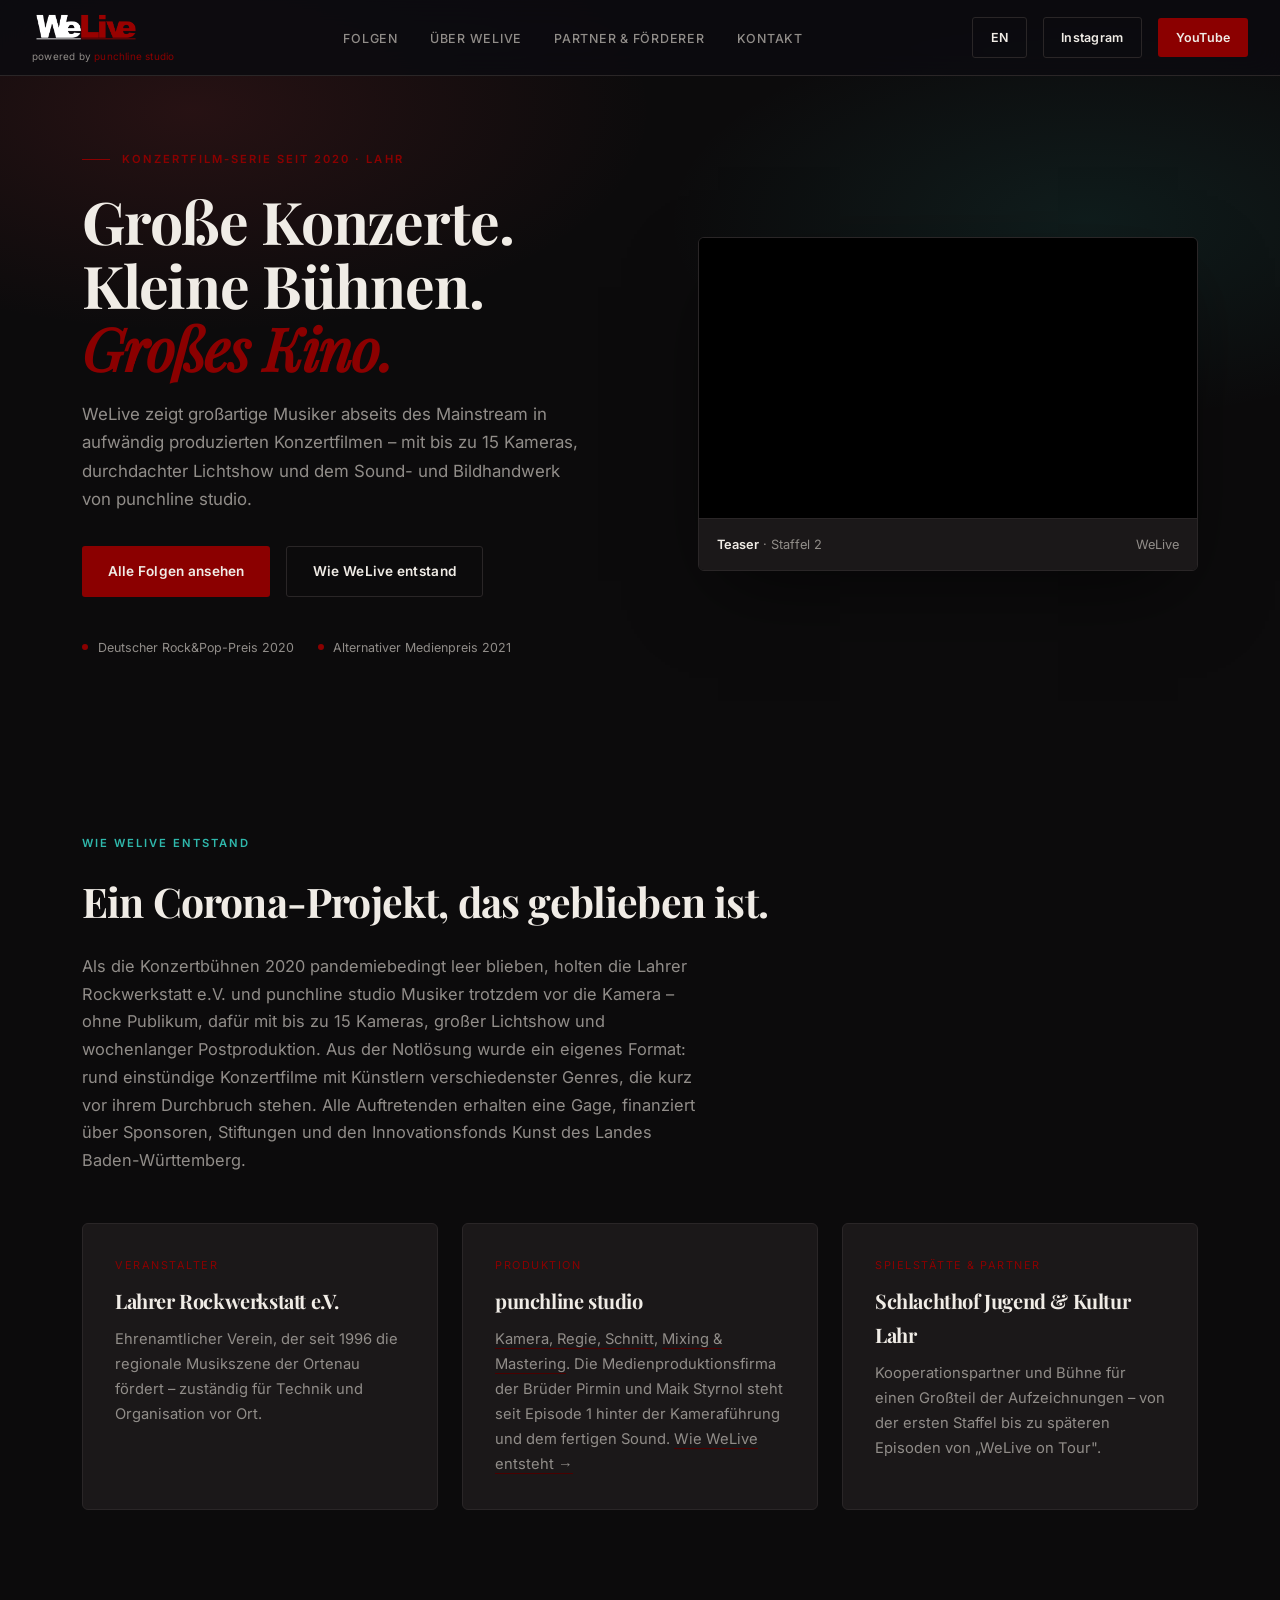
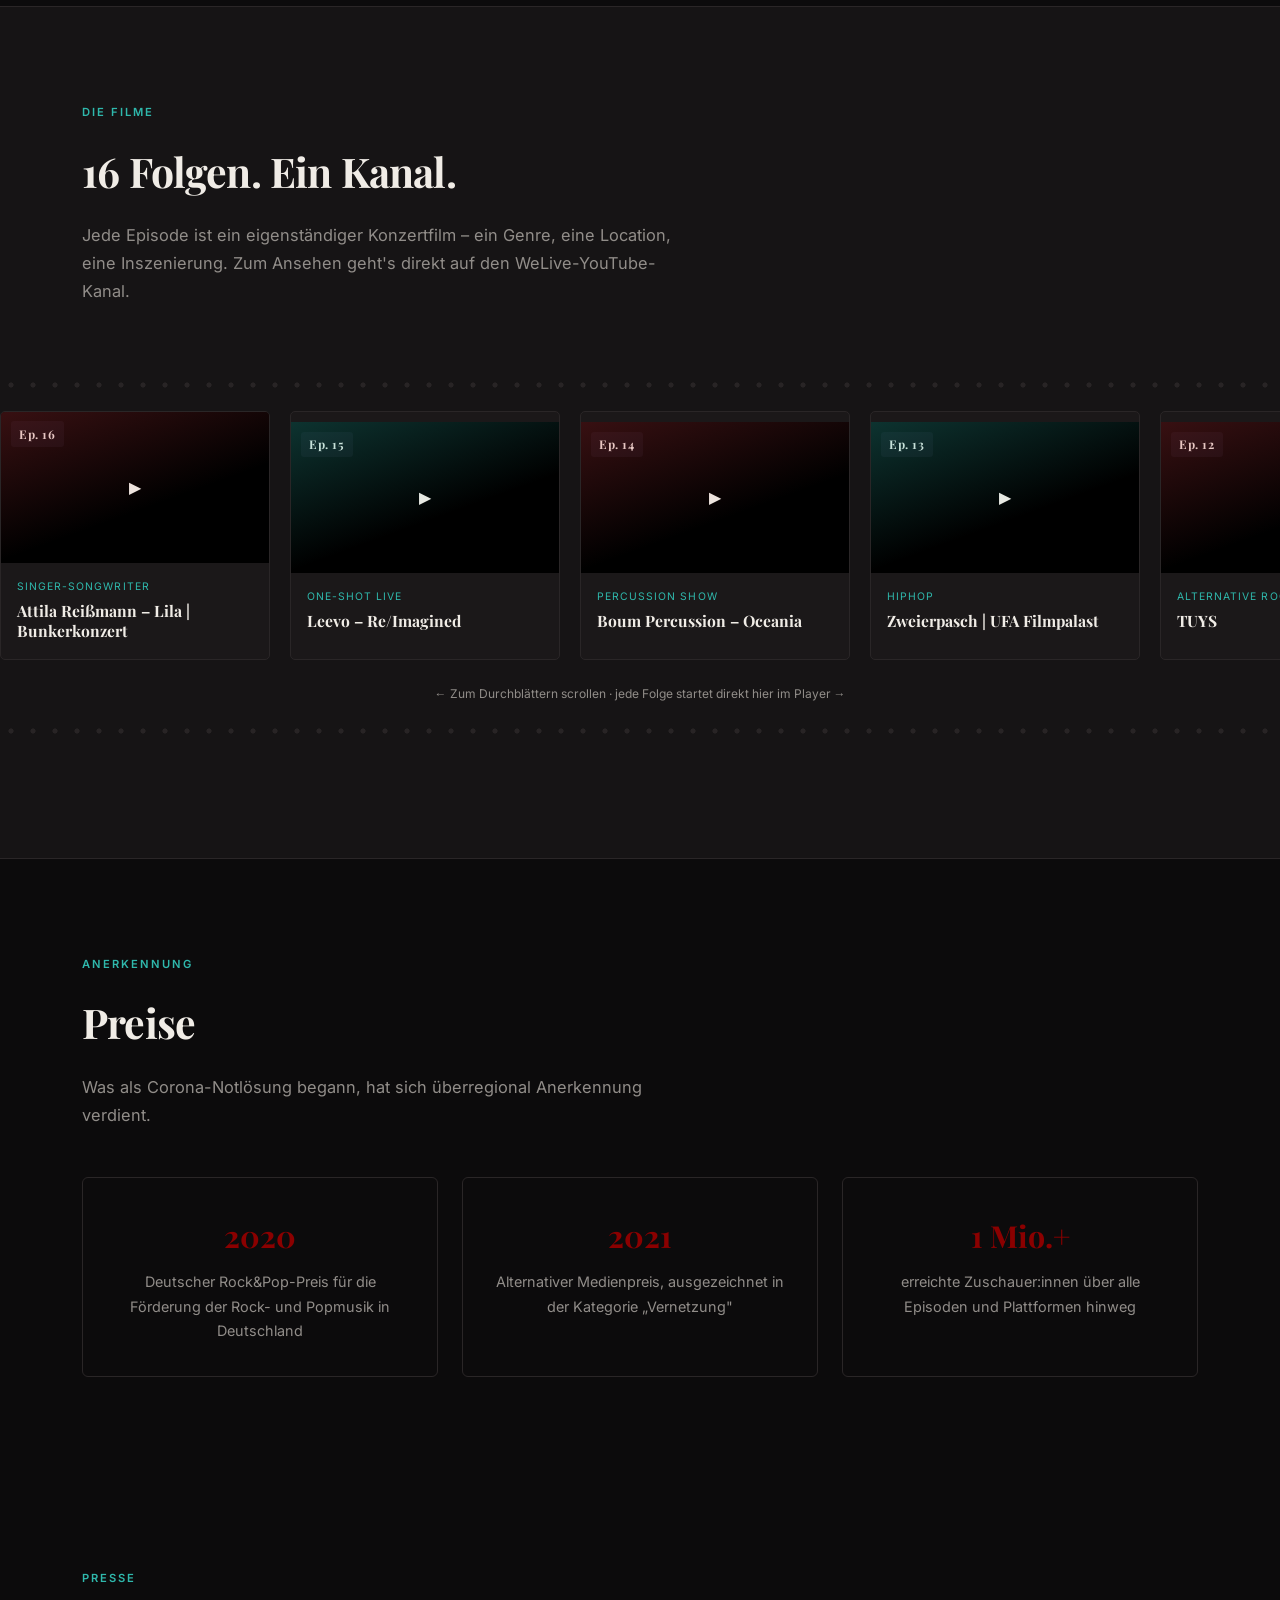
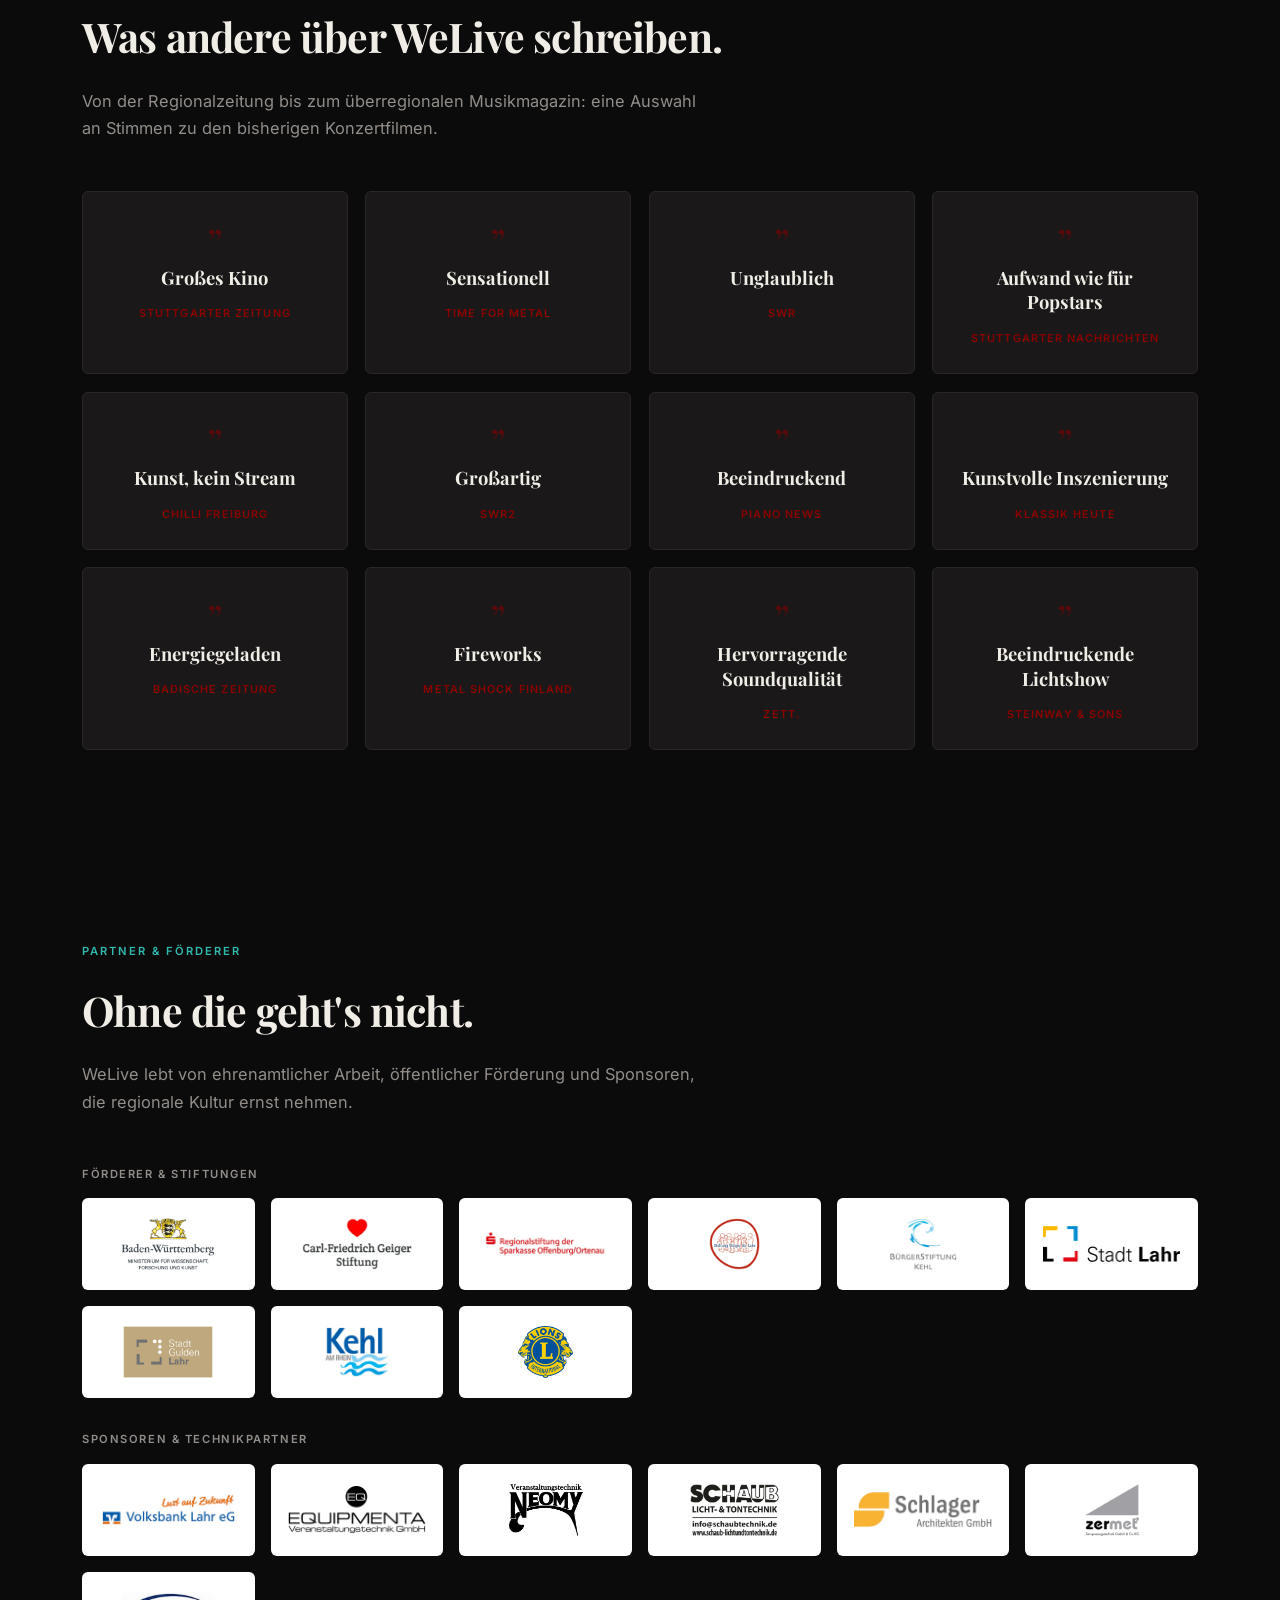
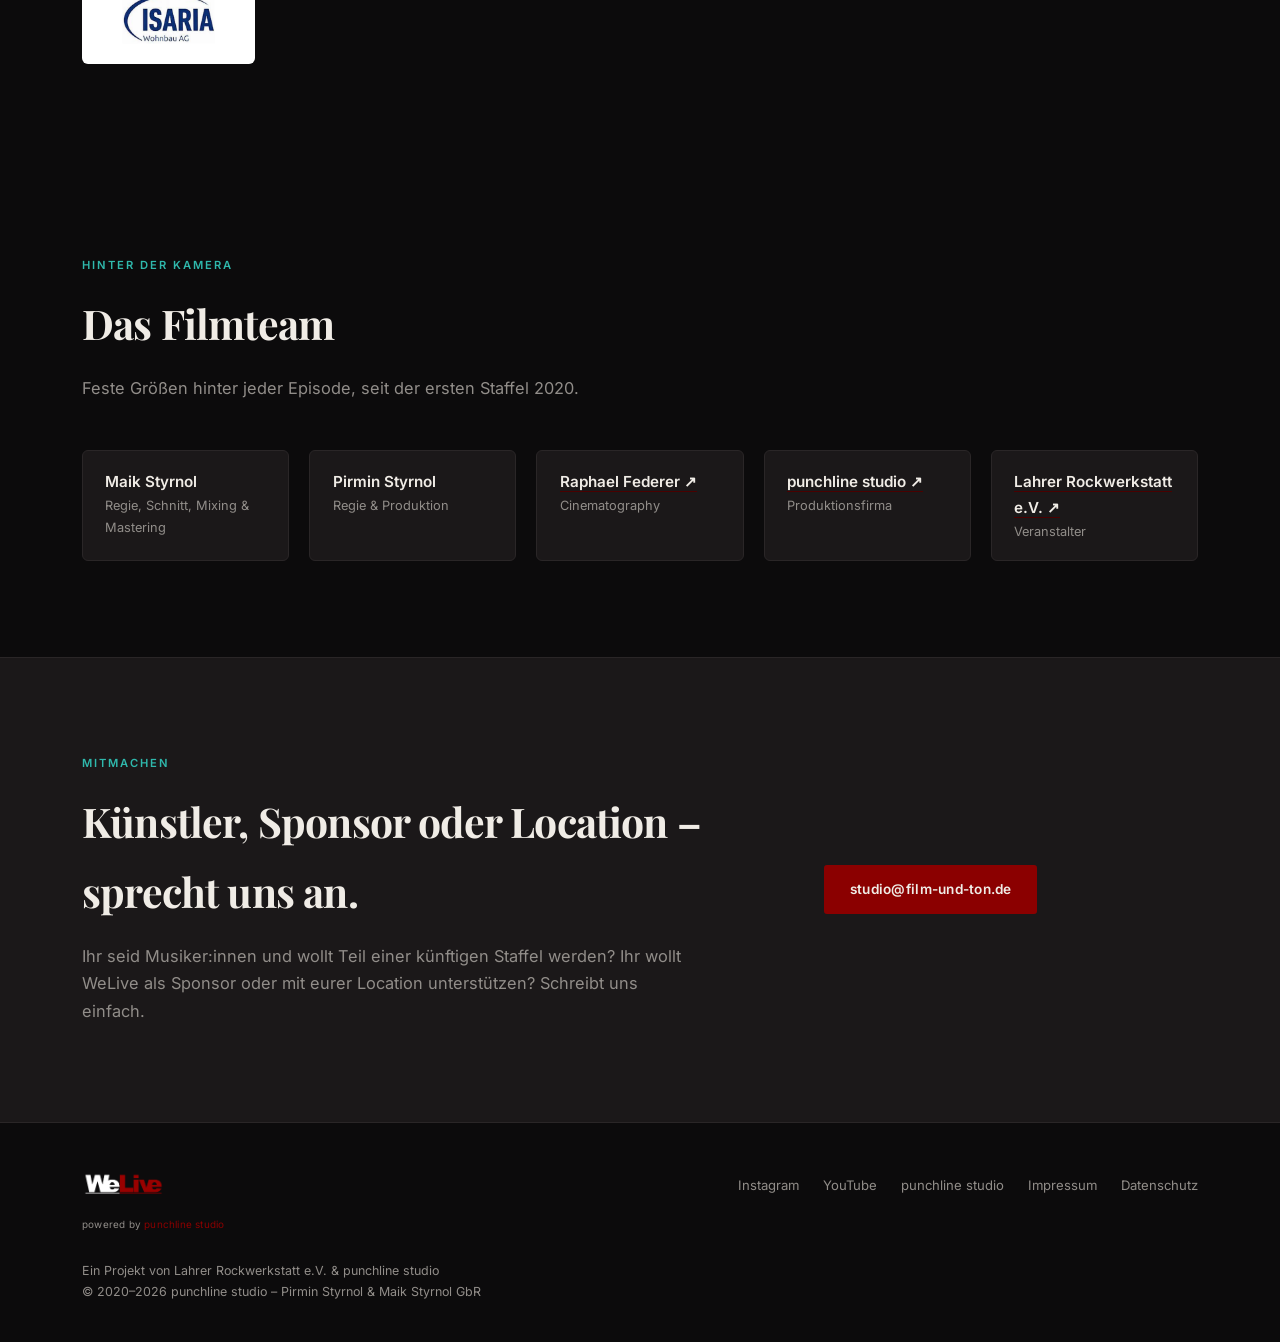
==== commit 8aa167e2: "backlinks" ====
--- a/index.html
+++ b/index.html
@@ -276,7 +276,7 @@
       <div class="trio-card">
         <div class="role">Produktion</div>
         <h3>punchline studio</h3>
-        <p>Kamera, Regie, Schnitt, Mixing &amp; Mastering. Die Medienproduktionsfirma der Brüder Pirmin und Maik Styrnol steht seit Episode 1 hinter der Kameraführung und dem fertigen Sound.</p>
+        <p><a href="https://www.film-und-ton.de/konzertfilme/" target="_blank" rel="noopener" style="color:inherit;text-decoration:none;border-bottom:1px solid var(--red-dim);">Kamera, Regie, Schnitt</a>, <a href="https://www.film-und-ton.de/live-recording-mixing/" target="_blank" rel="noopener" style="color:inherit;text-decoration:none;border-bottom:1px solid var(--red-dim);">Mixing &amp; Mastering</a>. Die Medienproduktionsfirma der Brüder Pirmin und Maik Styrnol steht seit Episode 1 hinter der Kameraführung und dem fertigen Sound. <a href="https://www.film-und-ton.de/projekte/welive/" target="_blank" rel="noopener" style="color:inherit;text-decoration:none;border-bottom:1px solid var(--red-dim);">Wie WeLive entsteht →</a></p>
       </div>
       <div class="trio-card">
         <div class="role">Spielstätte &amp; Partner</div>
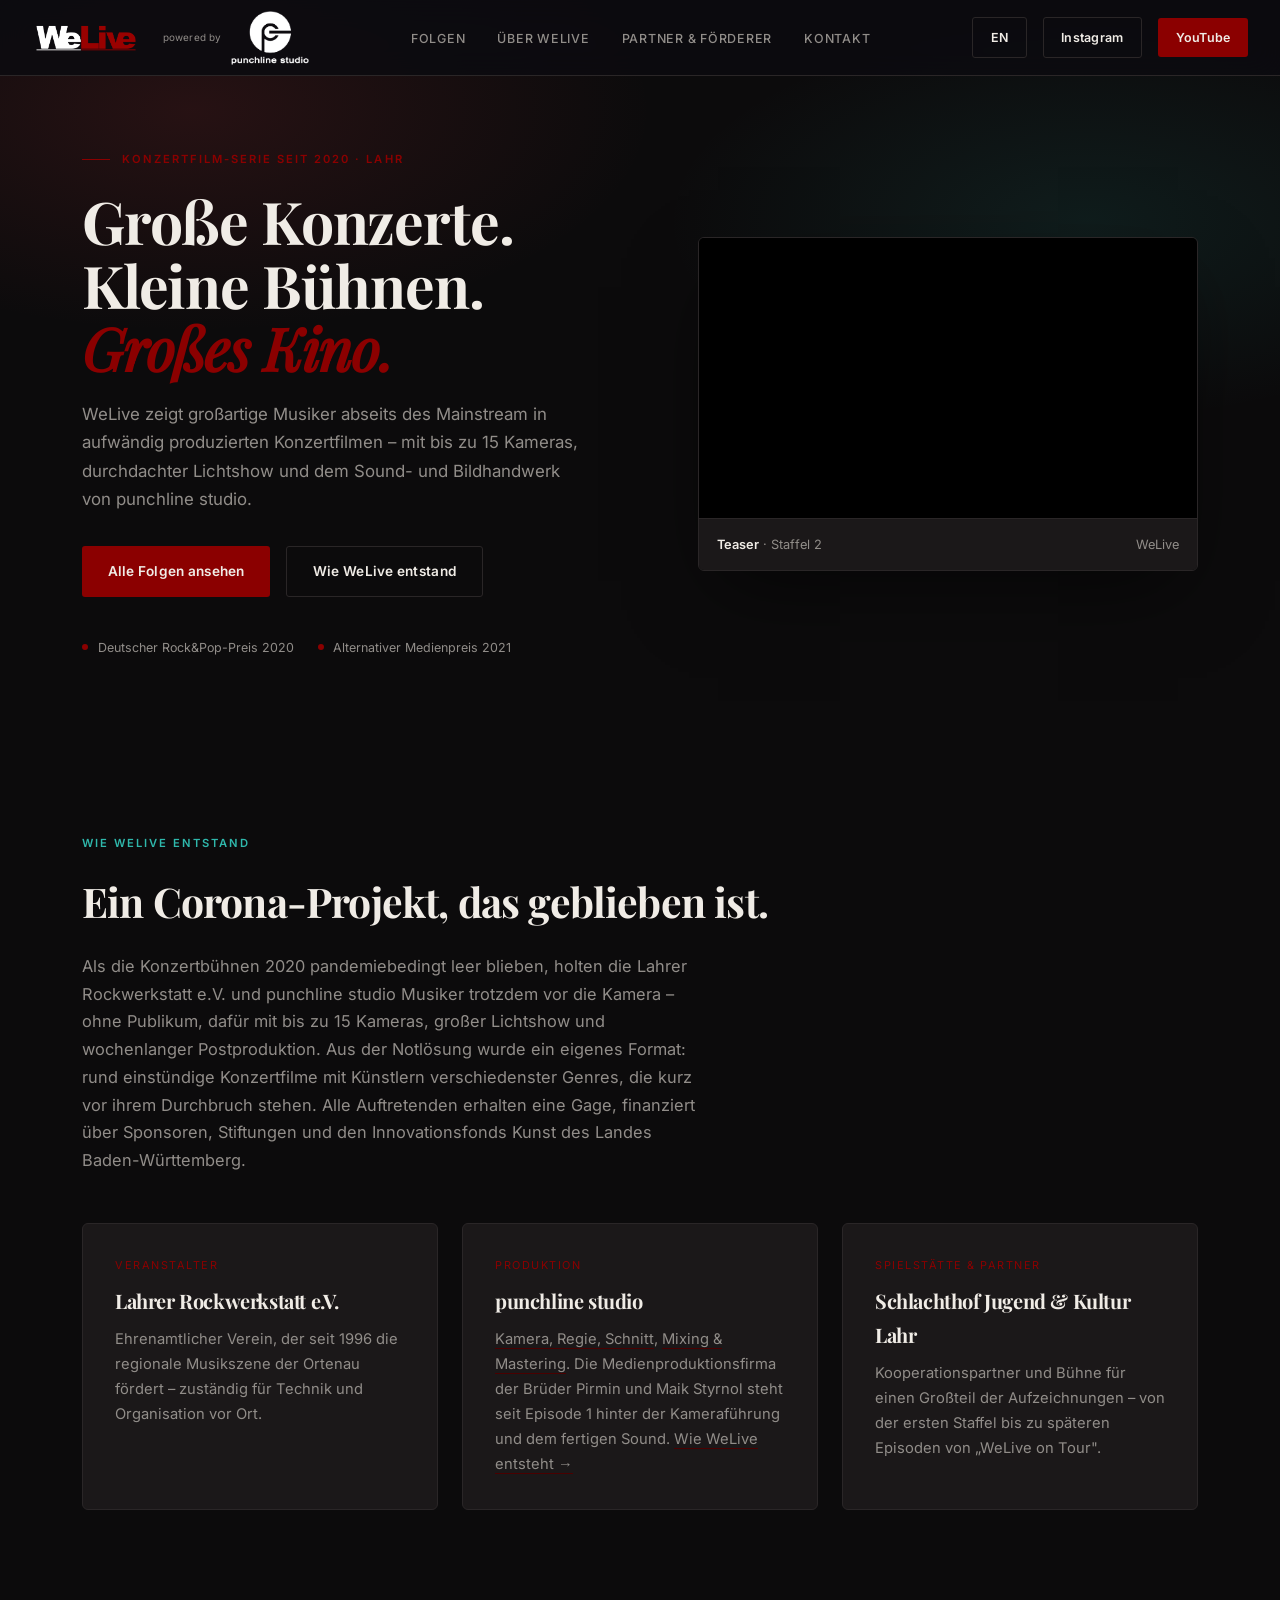
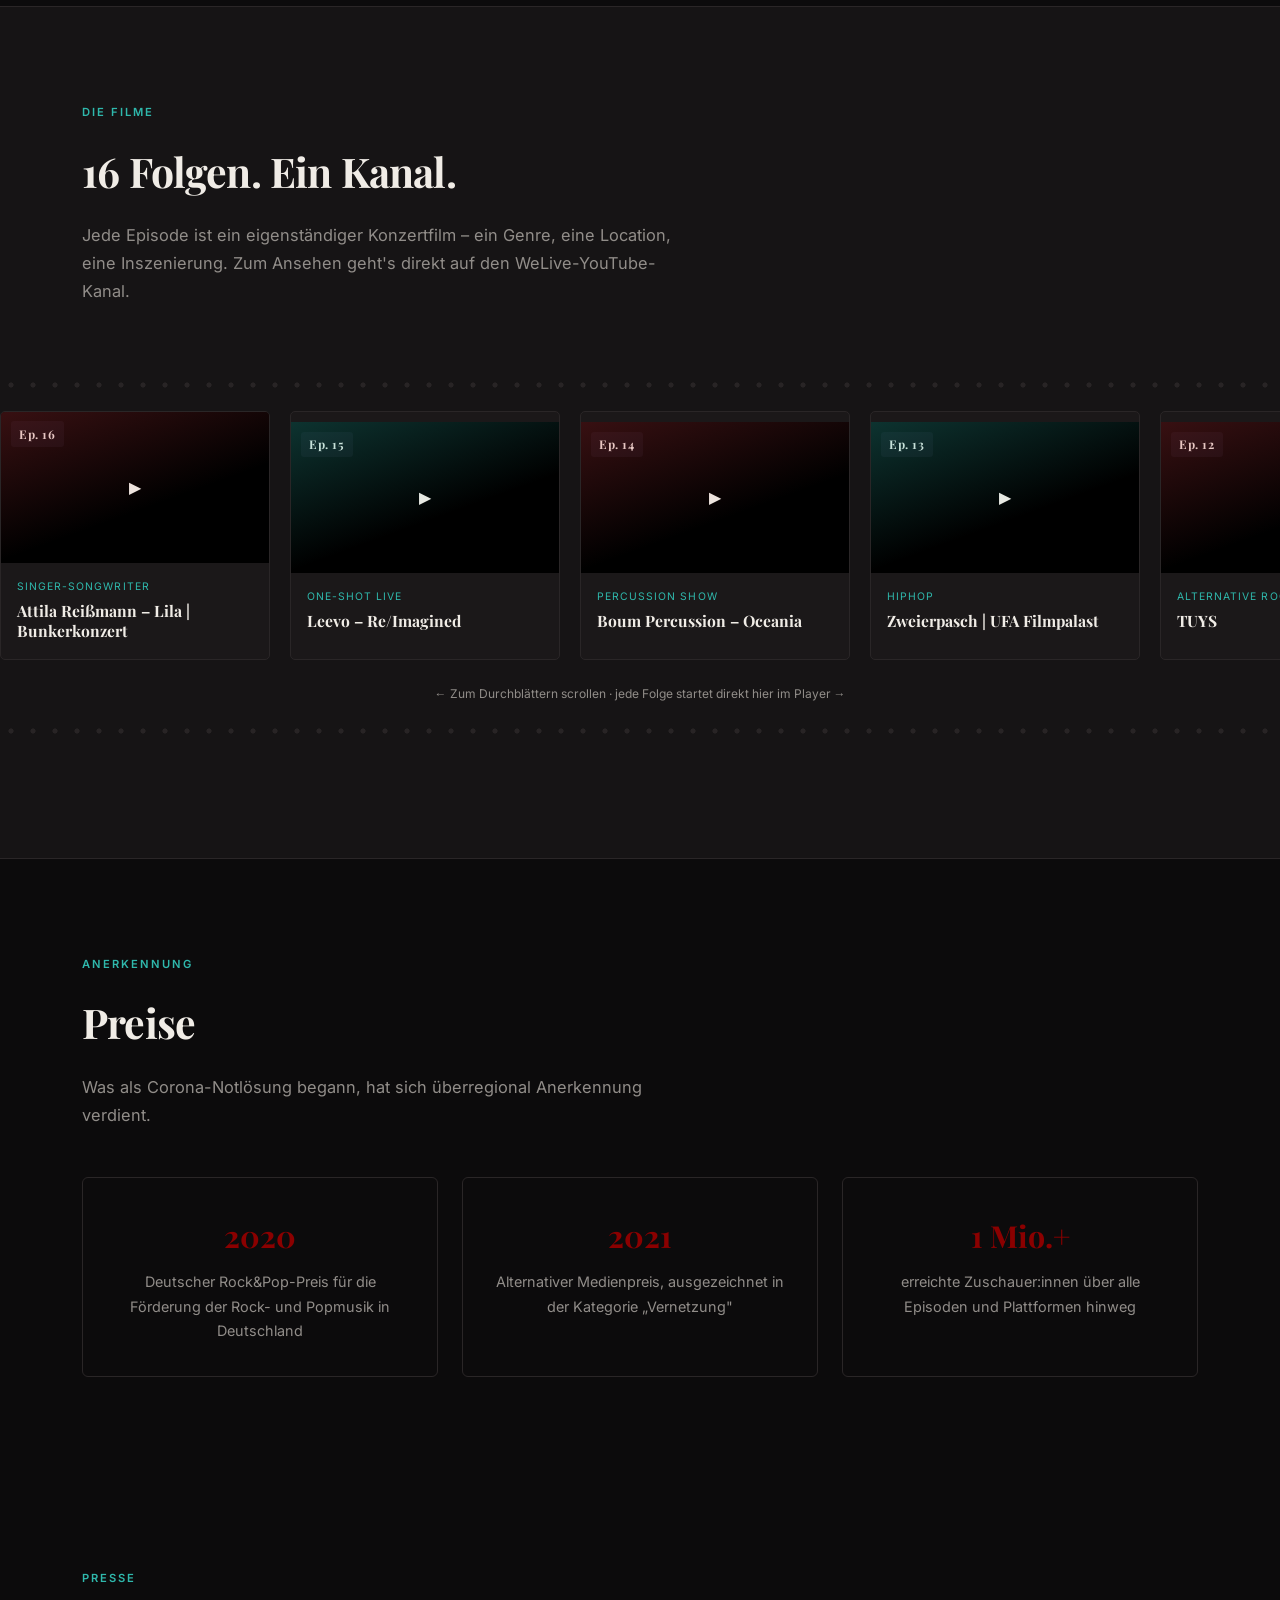
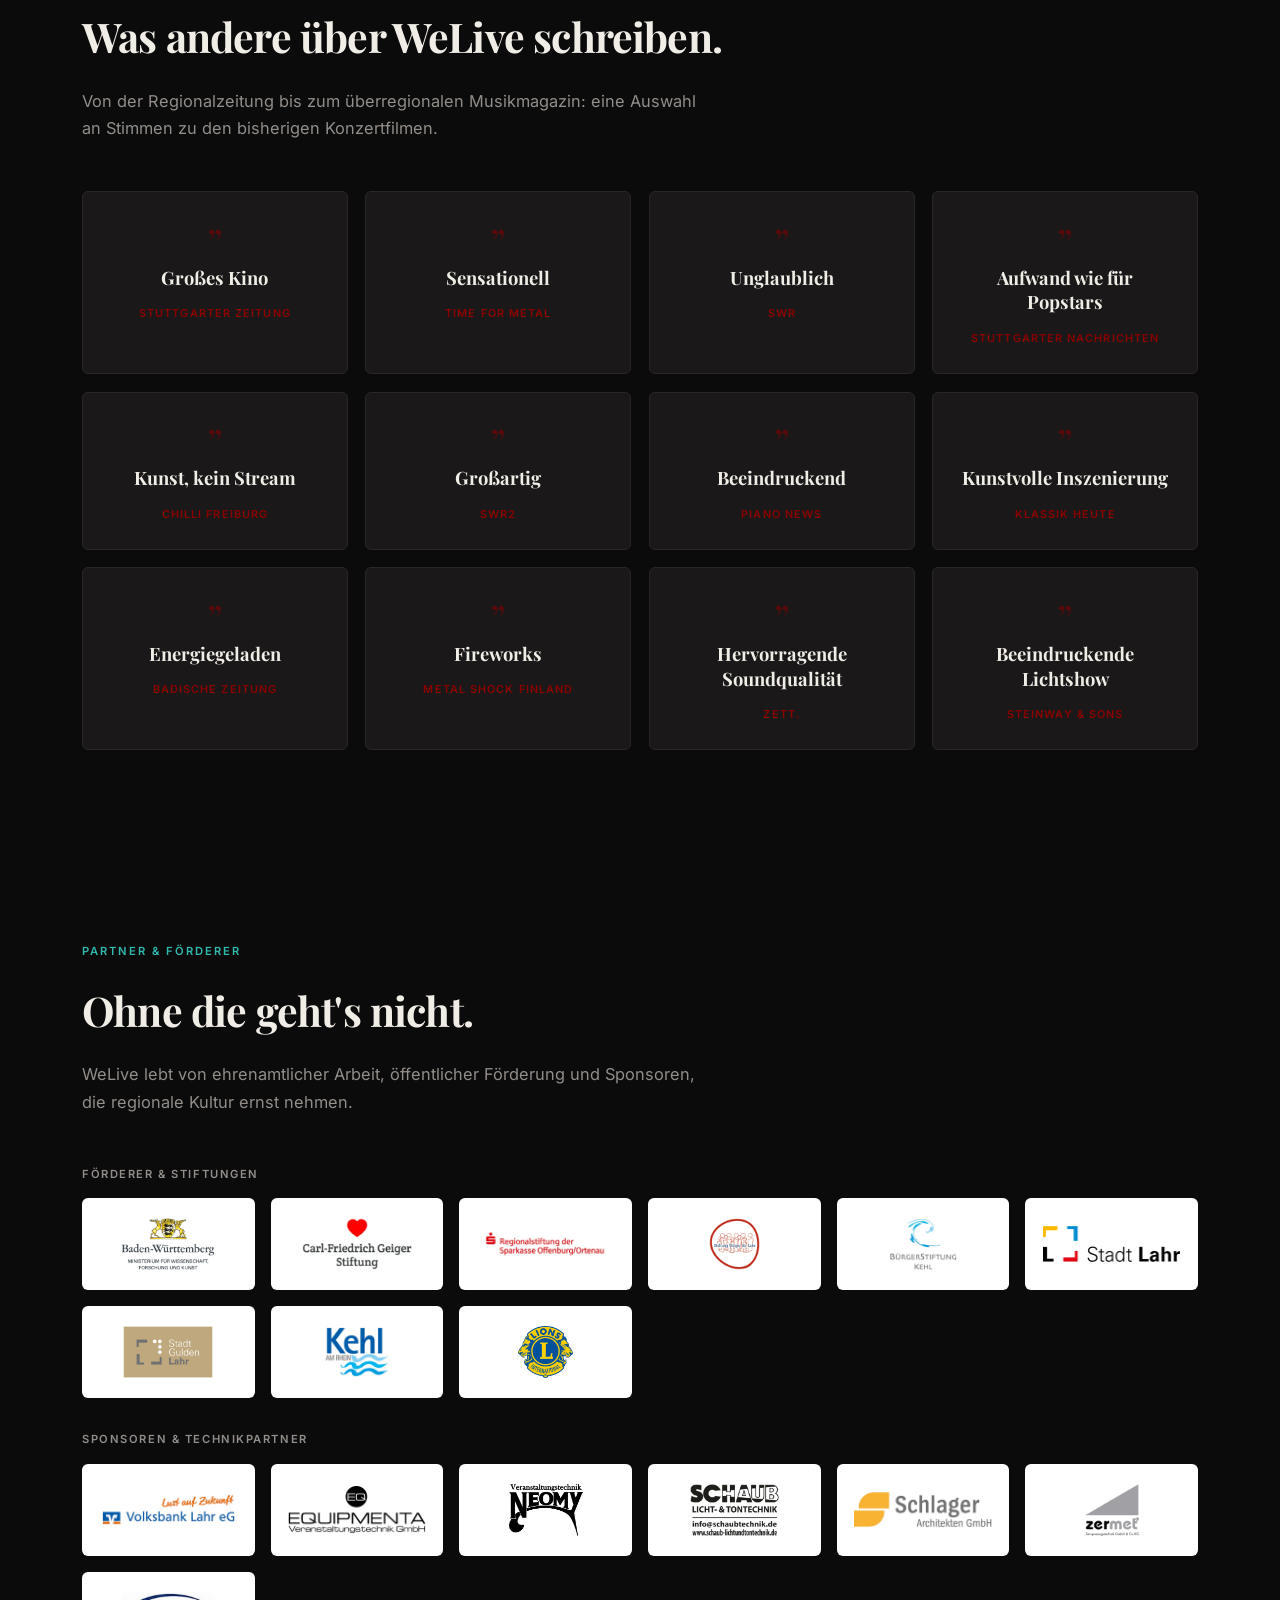
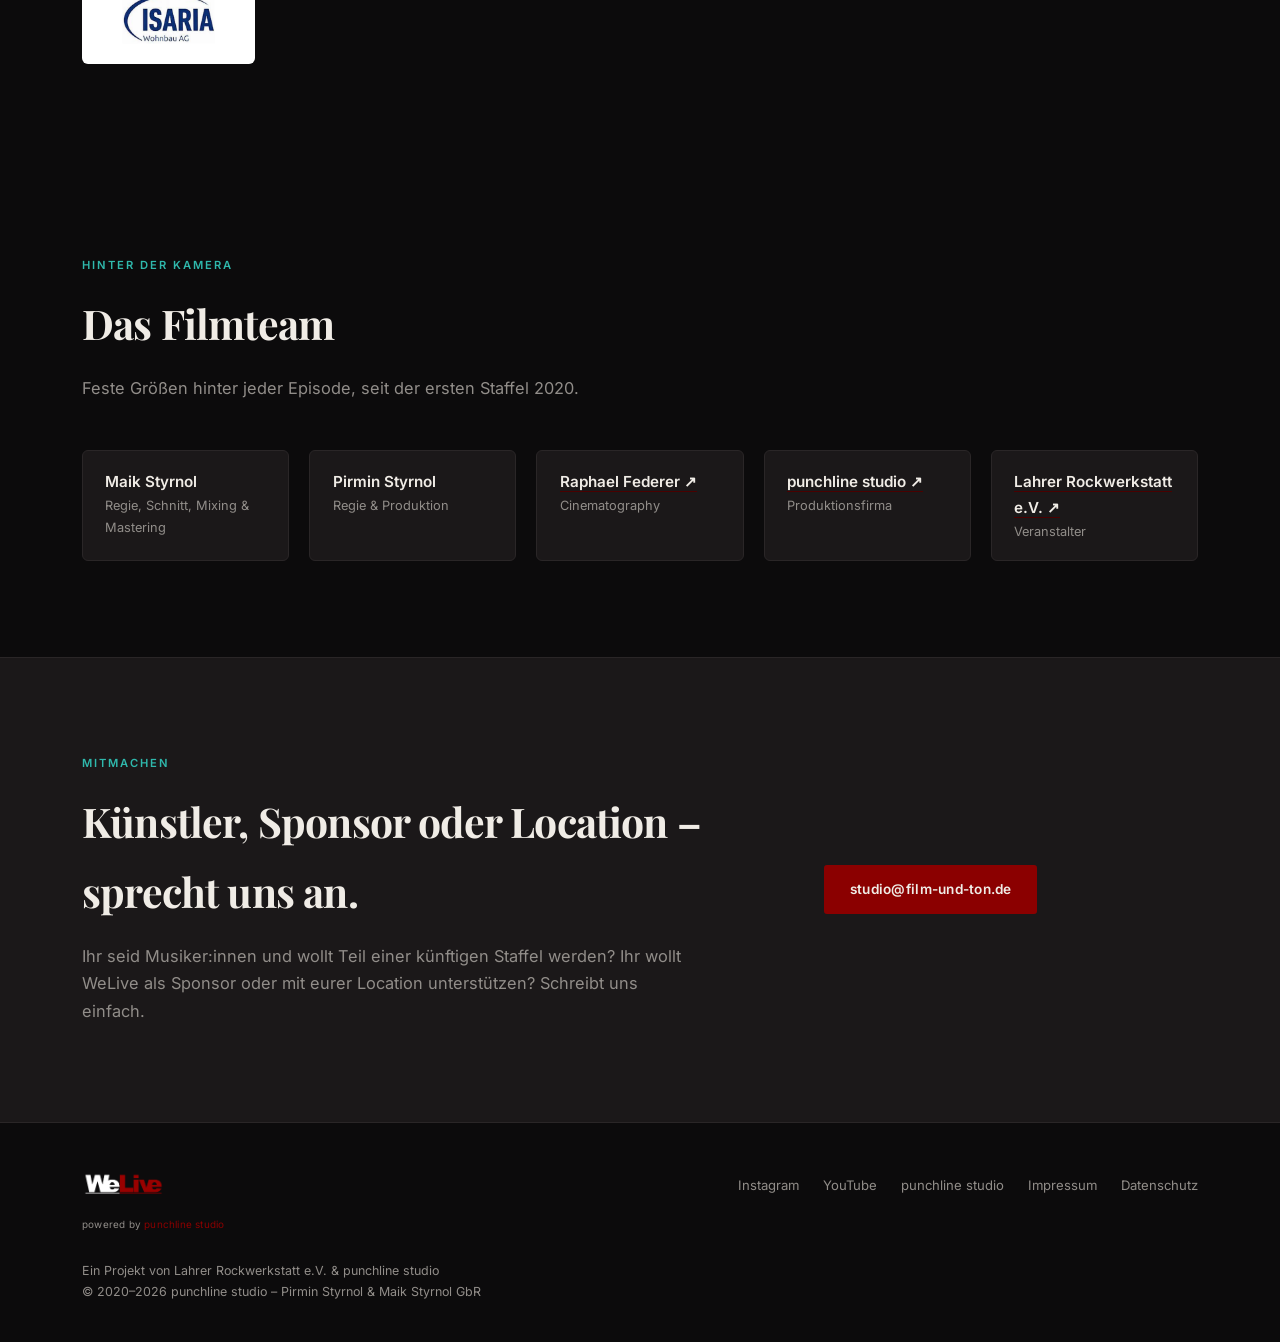
==== commit 07b5de6c: "download" ====
--- a/index.html
+++ b/index.html
@@ -66,6 +66,7 @@
 </script>
 
 <link rel="stylesheet" href="/fonts/fonts.css" />
+<link rel="stylesheet" href="/assets/brand-mark.css" />
 <style>
   *,*::before,*::after{box-sizing:border-box;margin:0;padding:0;}
   :root{
@@ -92,7 +93,8 @@
 
   /* NAV */
   nav{position:fixed;top:0;left:0;right:0;z-index:200;height:76px;display:flex;align-items:center;justify-content:space-between;padding:0 2rem;background:rgba(13,11,16,0.92);backdrop-filter:blur(14px);border-bottom:1px solid var(--border);}
-  .nav-logo-wrap{display:flex;flex-direction:column;gap:0.2rem;}
+  .nav-logo-wrap{display:flex;flex-direction:row;align-items:center;gap:1.4rem;}
+  .nav-subline{display:flex;align-items:center;gap:.6rem;}
   .nav-logo img{height:34px;width:auto;display:block;filter:brightness(1.1);}
   .nav-subline,.footer-subline{font-size:0.62rem;letter-spacing:0.02em;color:var(--muted);text-decoration:none;}
   .nav-subline:hover,.footer-subline:hover{color:var(--off-white);}
@@ -221,7 +223,7 @@
 <nav>
   <div class="nav-logo-wrap">
     <a href="/" class="nav-logo"><img src="/assets/welive-logo.webp" alt="WeLive Festival"></a>
-    <a href="https://www.film-und-ton.de" target="_blank" rel="noopener" class="nav-subline">powered by <span class="powered-by">punchline studio</span></a>
+    <span class="nav-subline">powered by <a href="https://www.film-und-ton.de" target="_blank" rel="noopener" class="brand-mark brand-mark--nav" aria-label="punchline studio"><img src="/assets/punchline-marke-weiss.webp" width="78" height="54" alt="punchline studio"></a></span>
   </div>
   <ul class="nav-links">
     <li><a href="#folgen">Folgen</a></li>
--- a/assets/brand-mark.css
+++ b/assets/brand-mark.css
@@ -0,0 +1,15 @@
+/* ==========================================================================
+   punchline studio – eingetragene Wort-/Bildmarke (DPMA), als EINE Einheit
+   --------------------------------------------------------------------------
+   Die Marke wird ausschließlich als unverändertes Gesamtbild eingebunden
+   (Bildteil über Wortteil, wie angemeldet). Keine Neu-Setzung des Wortteils
+   in Systemschrift, keine Trennung von Bild- und Wortteil, kein "®"-Zusatz,
+   keine Verzerrung (festes Seitenverhältnis 893:618).
+   Dateien: assets/punchline-marke-weiss.webp (dunkler Grund),
+            punchline-marke-schwarz.webp (heller Grund).
+   ========================================================================== */
+.brand-mark{display:inline-block;line-height:0;text-decoration:none;flex:0 0 auto;}
+.brand-mark img{display:block;height:var(--marke-h,52px);width:auto;aspect-ratio:893/618;}
+.brand-mark--nav{--marke-h:54px;}
+.brand-mark--inline{--marke-h:44px;vertical-align:middle;}
+.brand-mark--footer{--marke-h:72px;}
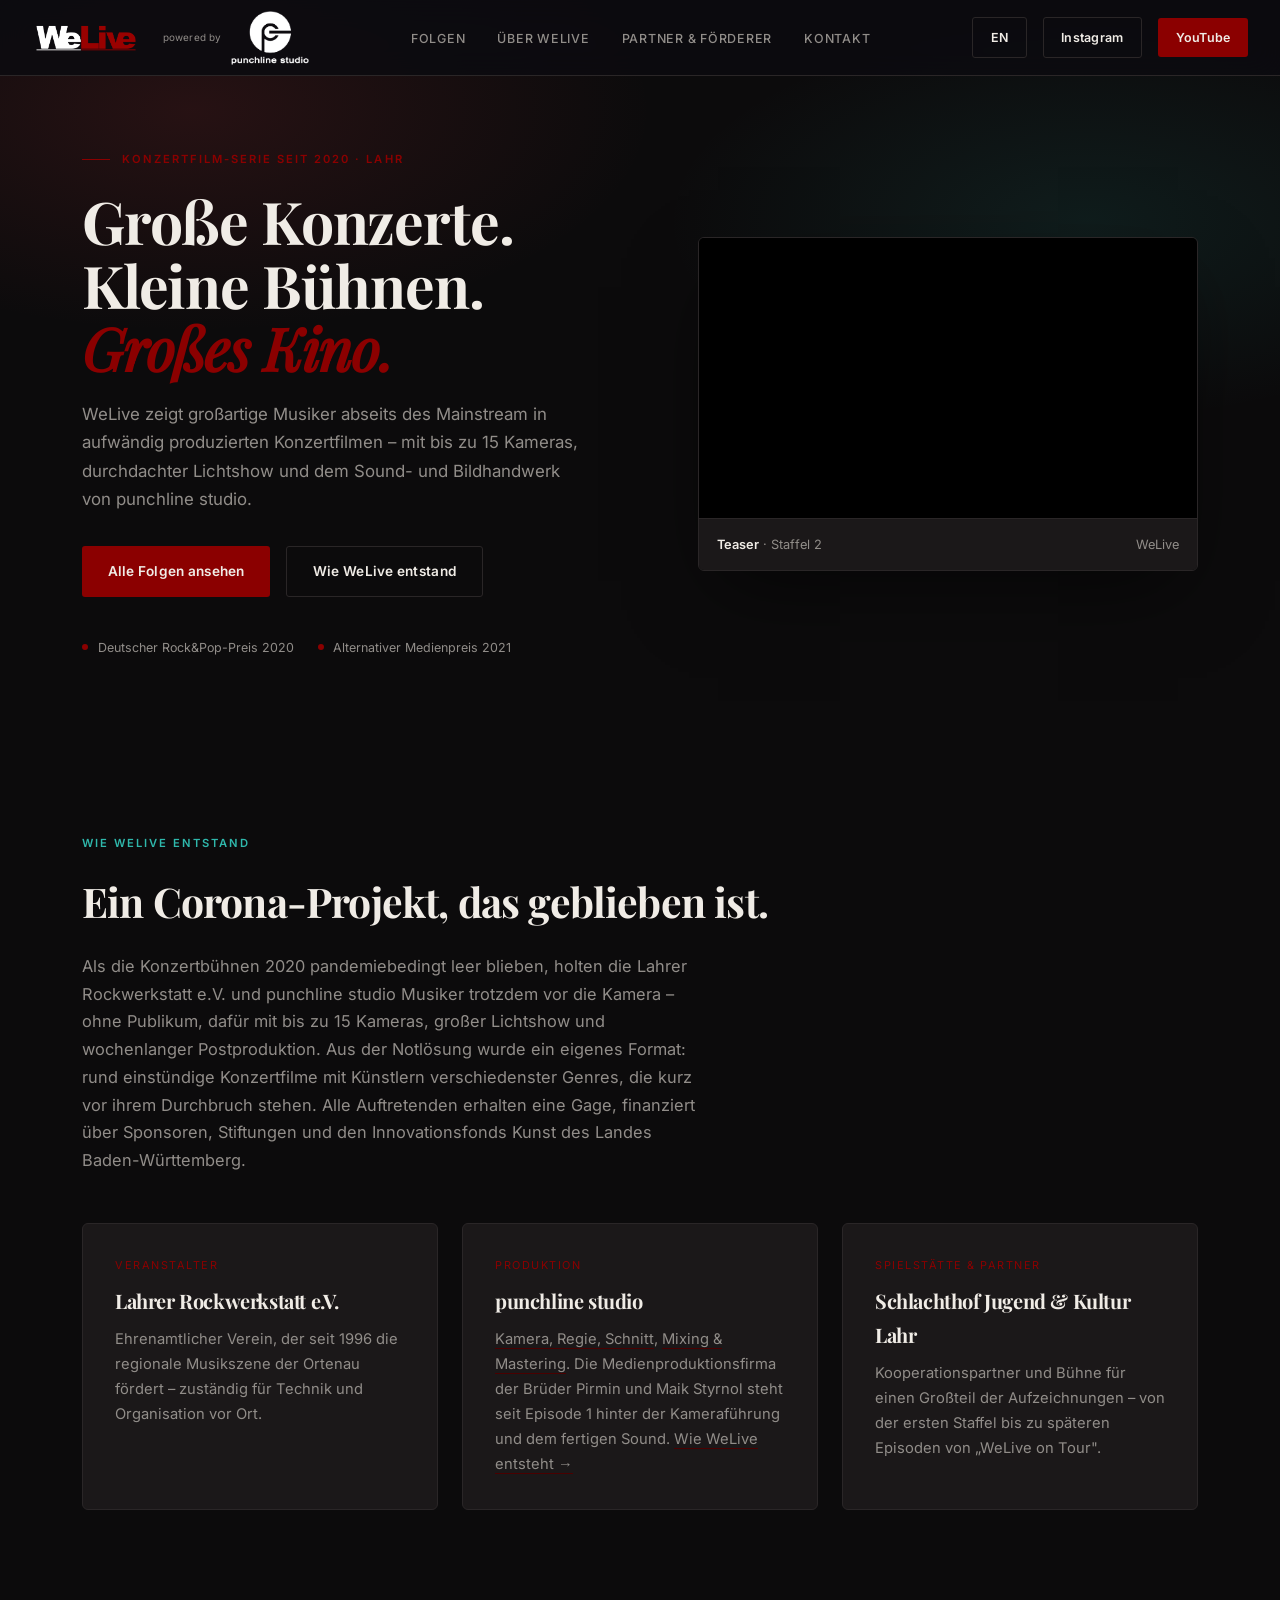
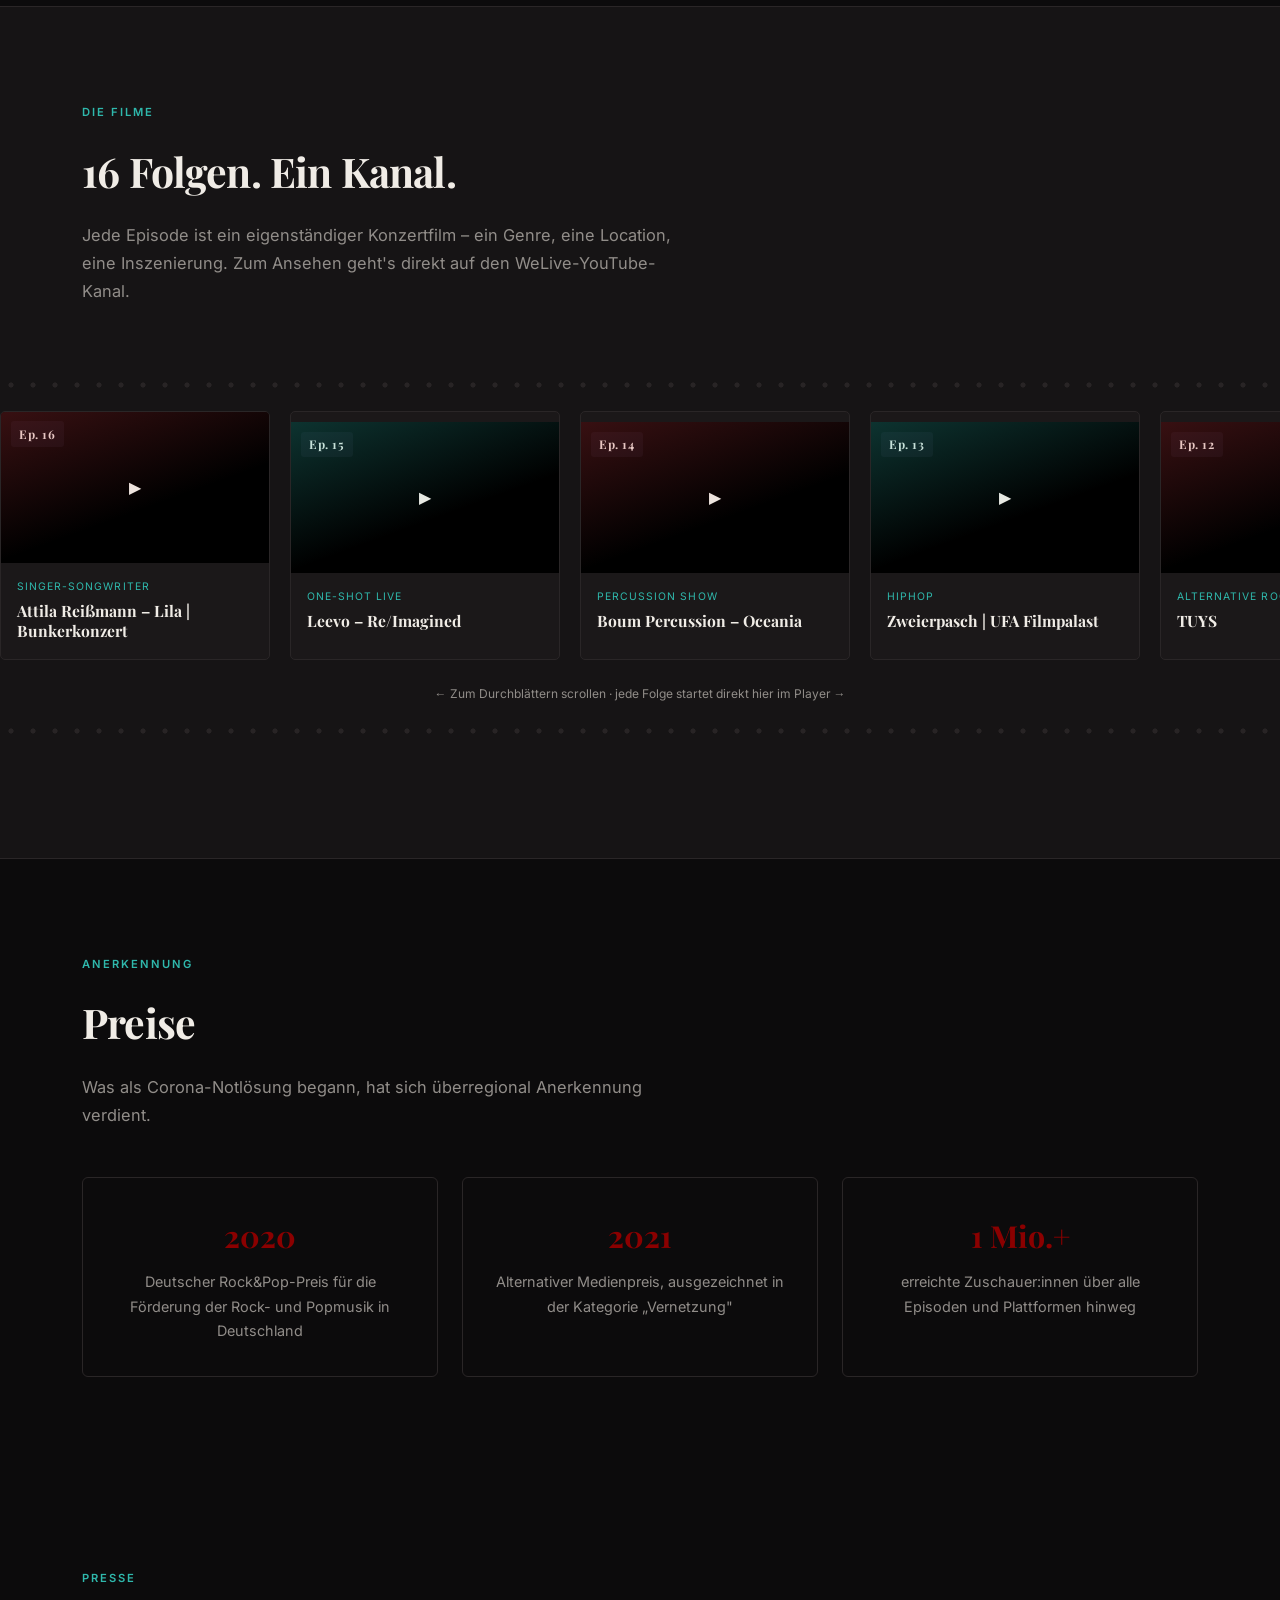
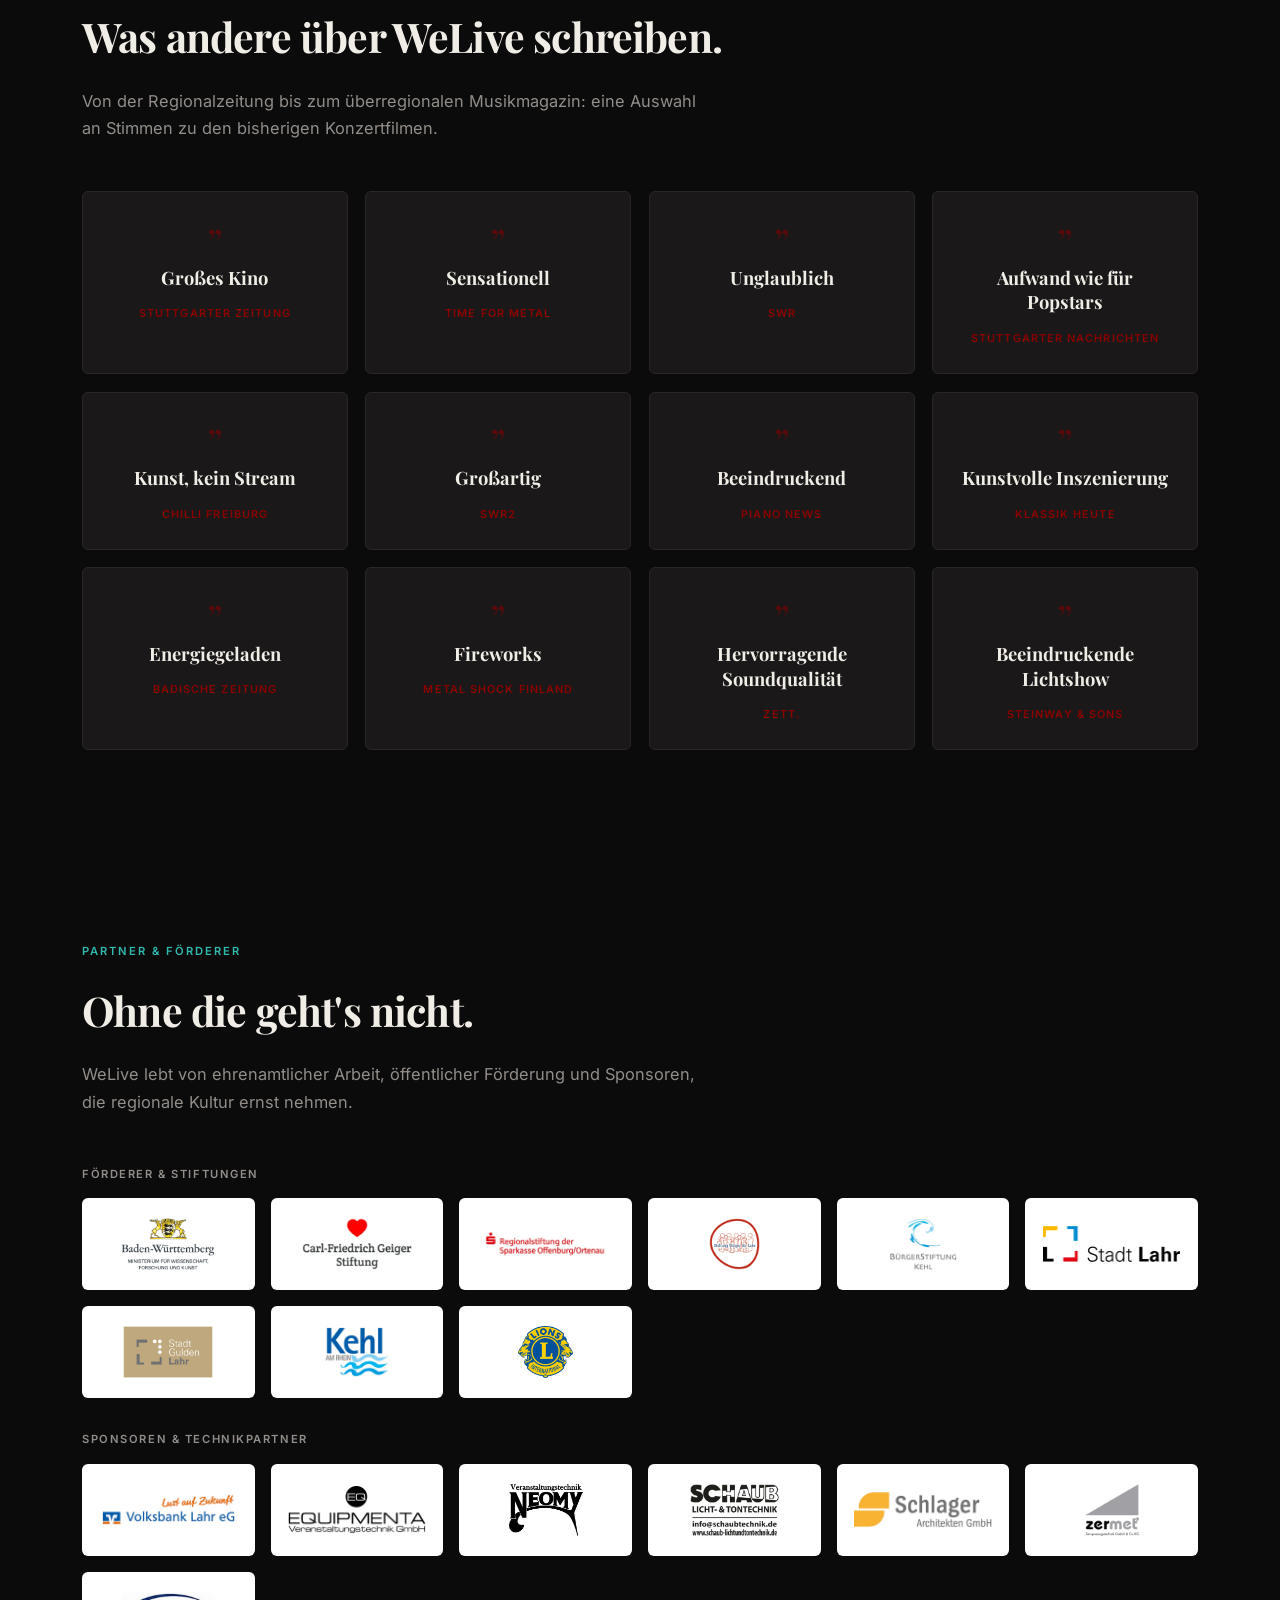
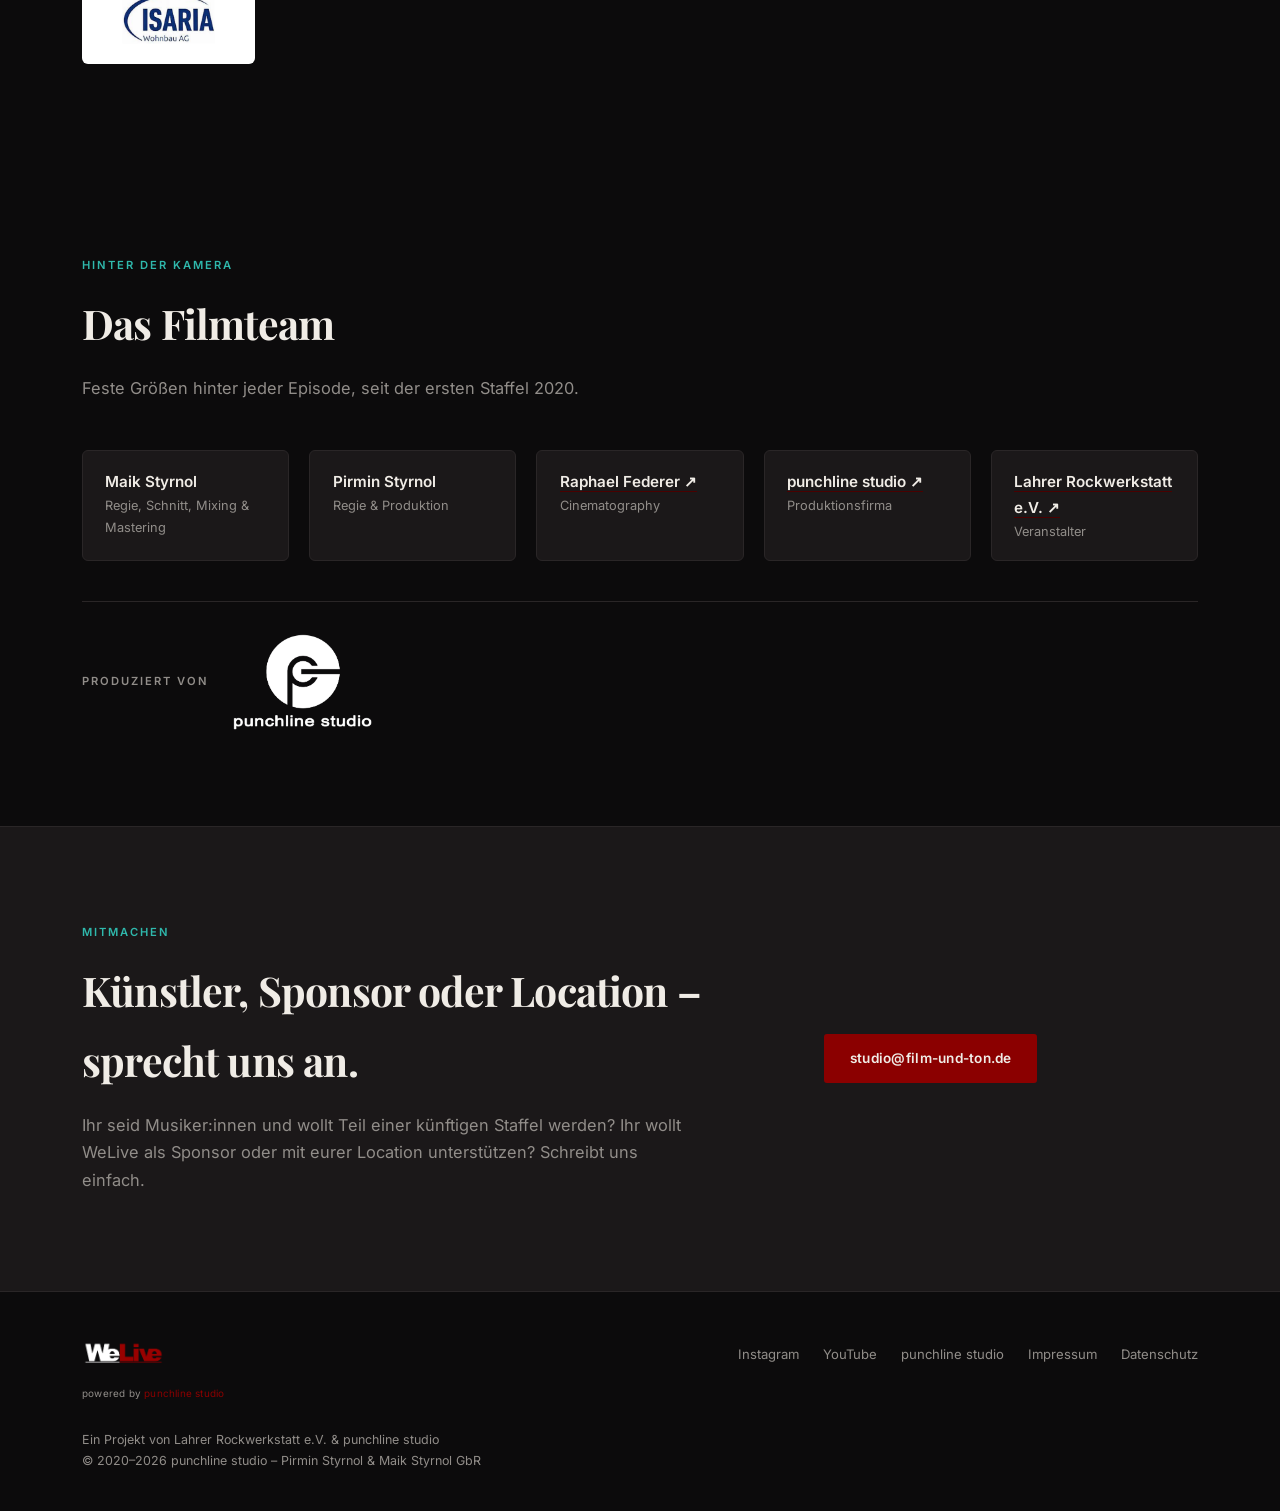
==== commit 5320662e: "Update index.html" ====
--- a/index.html
+++ b/index.html
@@ -183,6 +183,9 @@
   .team-row{display:flex;gap:1.25rem;flex-wrap:wrap;}
   .team-chip{background:var(--bg-card);border:1px solid var(--border);border-radius:6px;padding:1.1rem 1.4rem;flex:1 1 200px;}
   .team-chip .name{font-weight:600;color:var(--off-white);font-size:0.95rem;}
+  .produced-by{display:flex;align-items:center;gap:1.5rem;margin-top:2.5rem;padding-top:2rem;border-top:1px solid var(--border);}
+  .produced-by-label{font-size:.7rem;font-weight:700;letter-spacing:.18em;text-transform:uppercase;color:var(--muted);}
+  .brand-mark--produced{--marke-h:96px;}
   .team-chip .role{color:var(--muted);font-size:0.8rem;}
 
   /* SUPPORT CTA */
@@ -460,6 +463,10 @@
       <div class="team-chip"><div class="name"><a href="https://raphaelfederer.de" target="_blank" rel="noopener" style="color:var(--off-white);text-decoration:none;border-bottom:1px solid var(--red-dim);">Raphael Federer ↗</a></div><div class="role">Cinematography</div></div>
       <div class="team-chip"><div class="name"><a href="https://www.film-und-ton.de" target="_blank" rel="noopener" style="color:var(--off-white);text-decoration:none;border-bottom:1px solid var(--red-dim);">punchline studio ↗</a></div><div class="role">Produktionsfirma</div></div>
       <div class="team-chip"><div class="name"><a href="https://www.rockwerkstatt.de" target="_blank" rel="noopener" style="color:var(--off-white);text-decoration:none;border-bottom:1px solid var(--red-dim);">Lahrer Rockwerkstatt e.V. ↗</a></div><div class="role">Veranstalter</div></div>
+    </div>
+    <div class="produced-by">
+      <span class="produced-by-label">Produziert von</span>
+      <a href="https://www.film-und-ton.de" target="_blank" rel="noopener" class="brand-mark brand-mark--produced" aria-label="punchline studio"><img src="/assets/punchline-marke-weiss.webp" width="159" height="110" loading="lazy" alt="punchline studio"></a>
     </div>
   </div>
 </section>
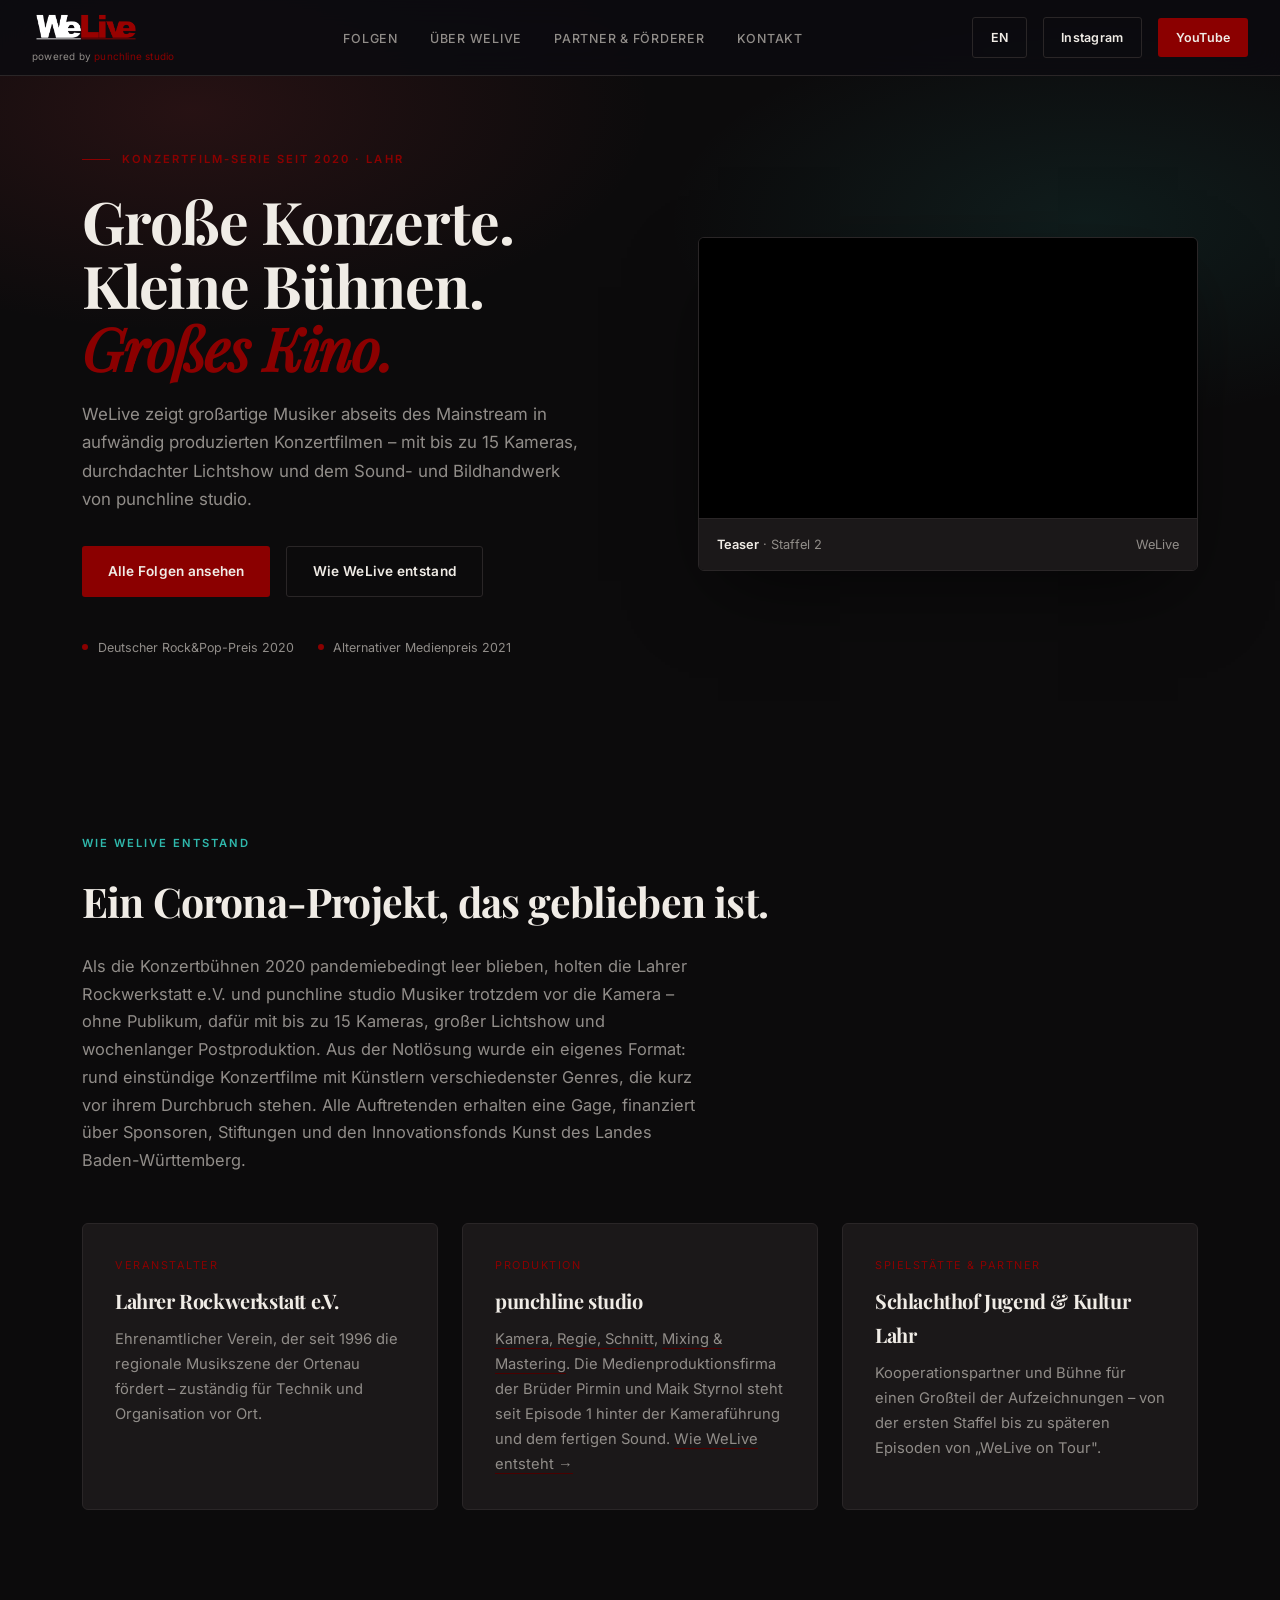
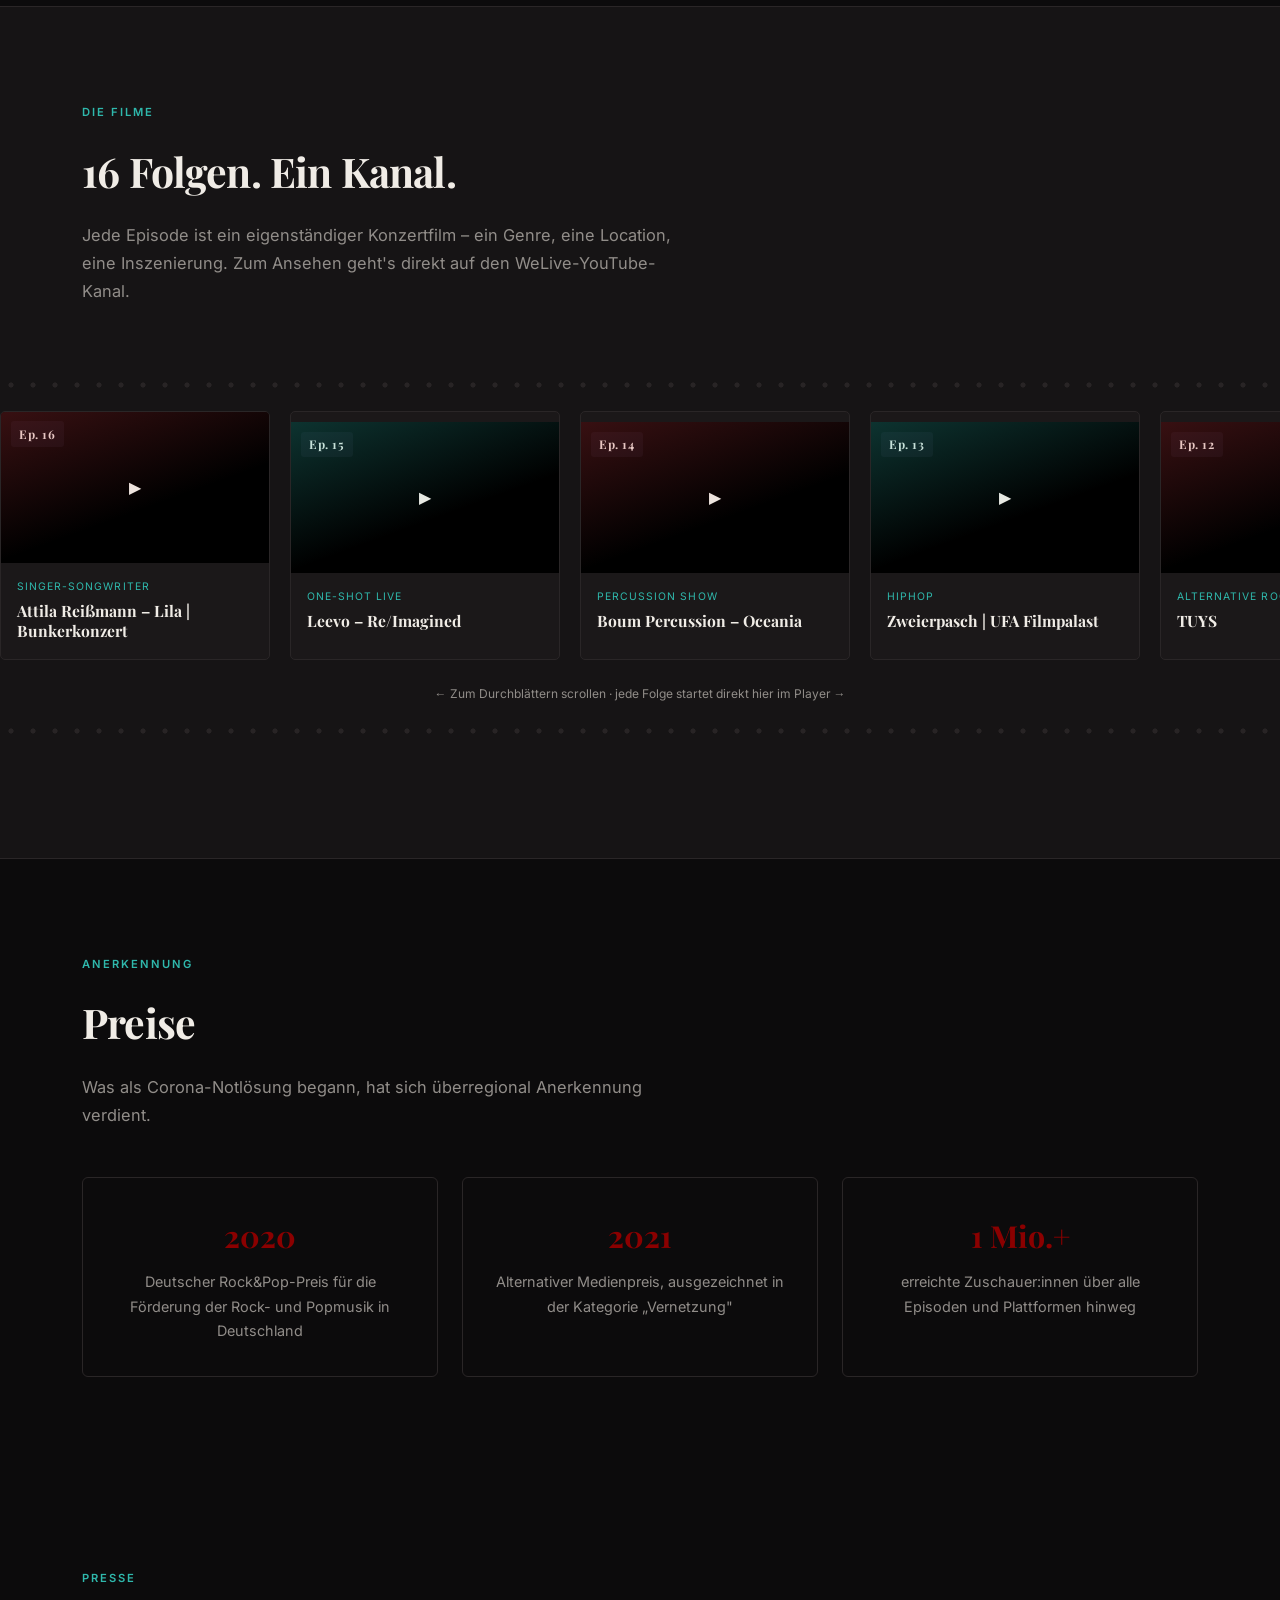
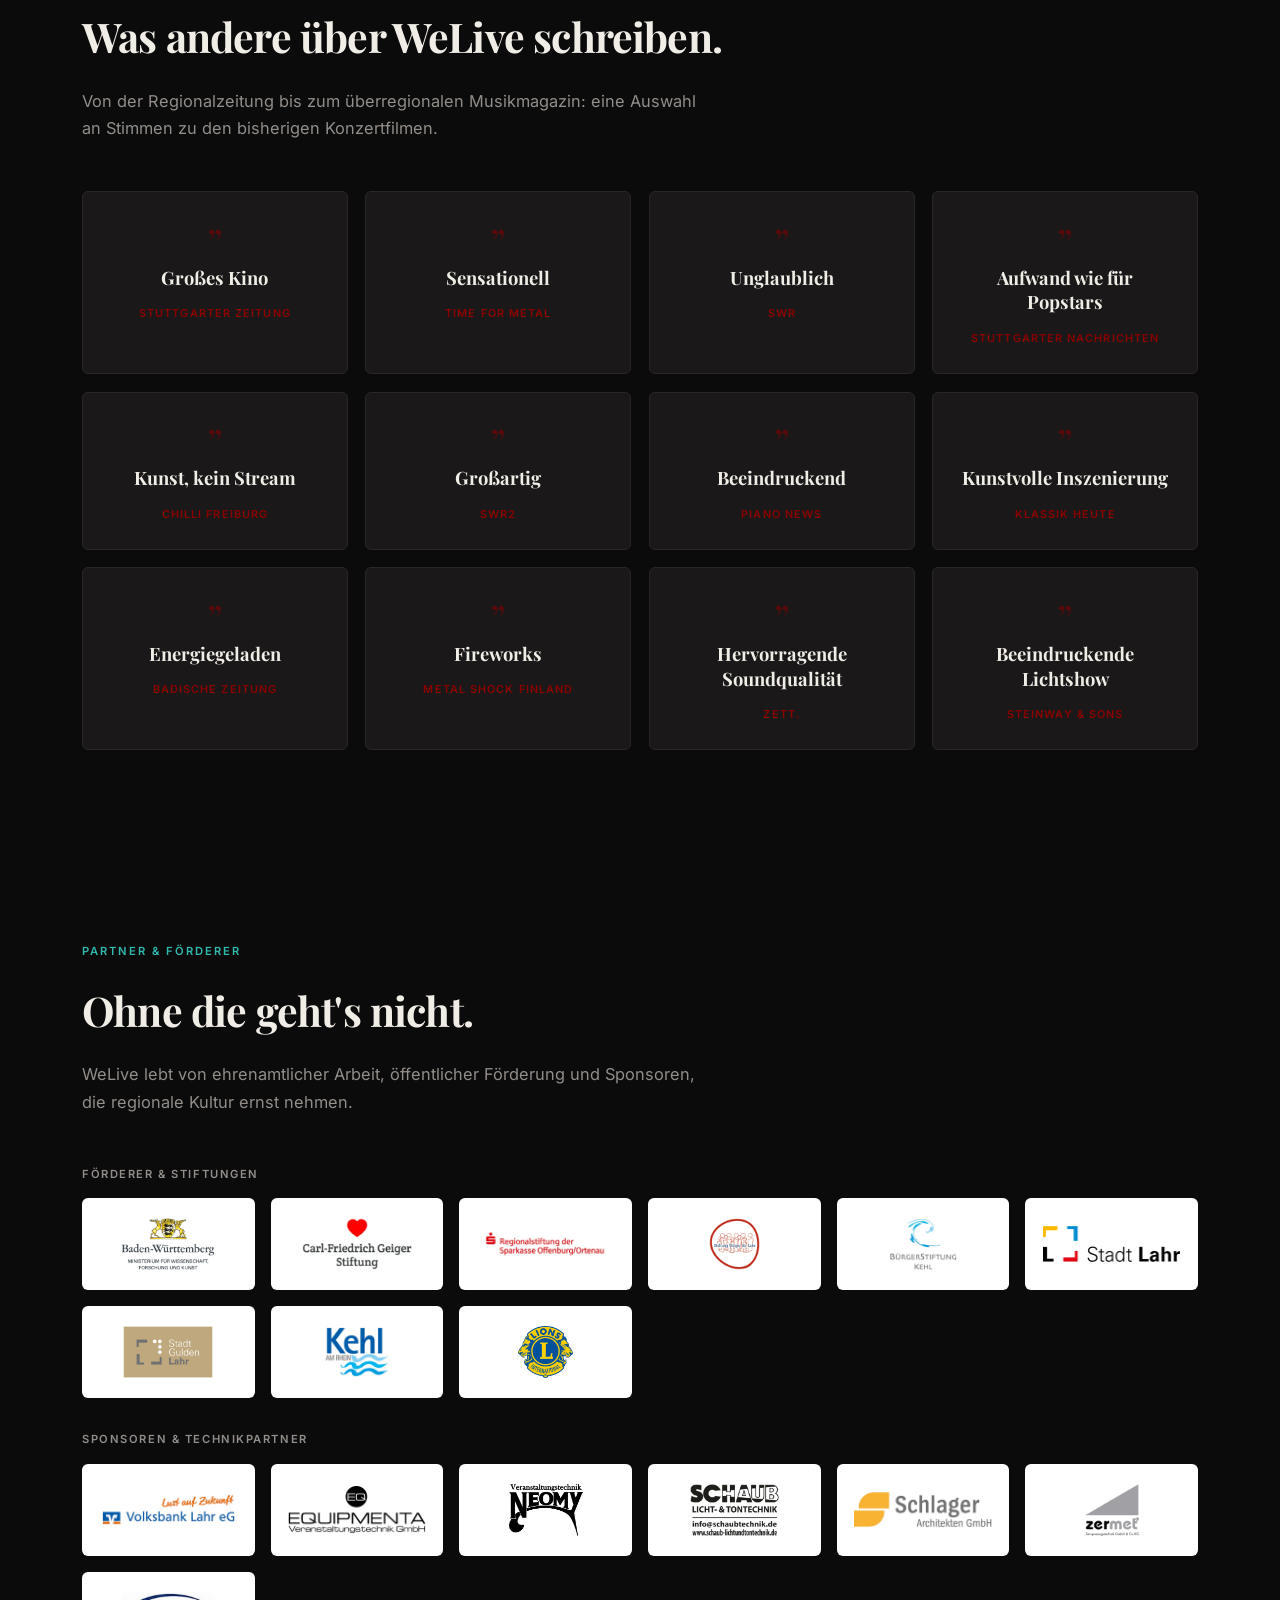
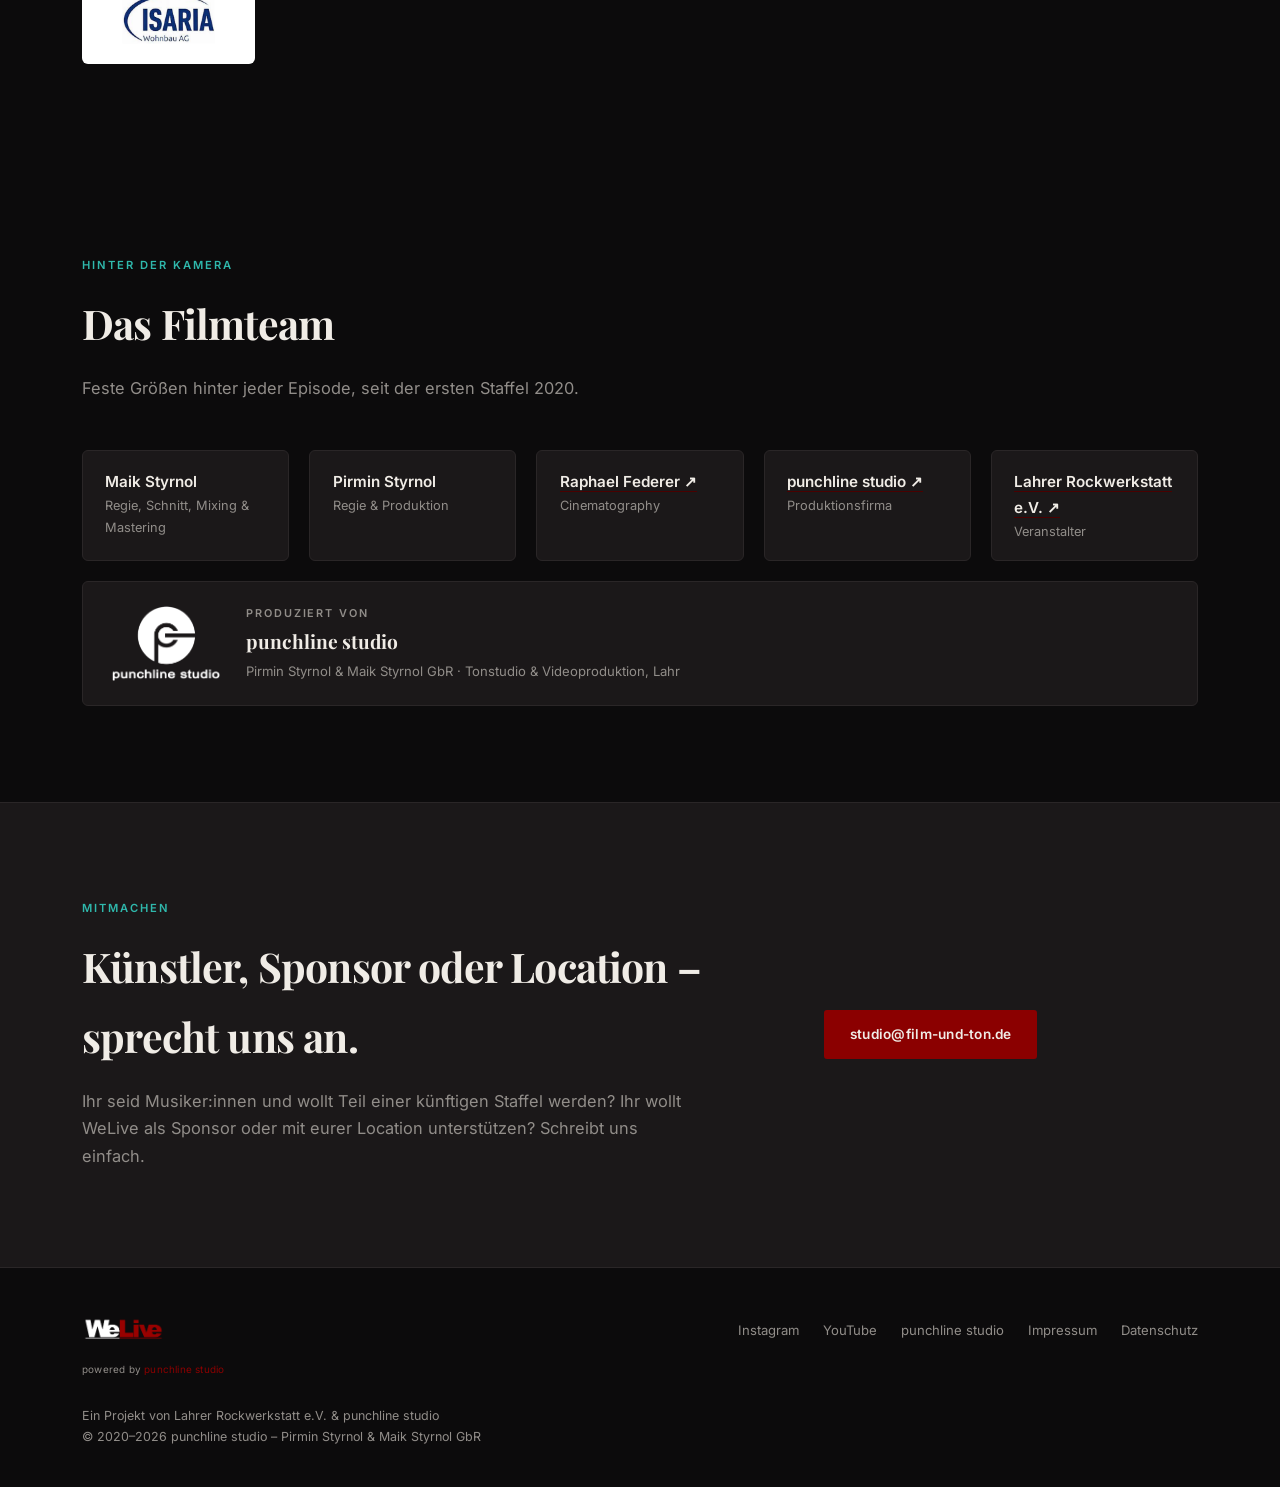
==== commit 05d202a9: "logo" ====
--- a/index.html
+++ b/index.html
@@ -93,8 +93,7 @@
 
   /* NAV */
   nav{position:fixed;top:0;left:0;right:0;z-index:200;height:76px;display:flex;align-items:center;justify-content:space-between;padding:0 2rem;background:rgba(13,11,16,0.92);backdrop-filter:blur(14px);border-bottom:1px solid var(--border);}
-  .nav-logo-wrap{display:flex;flex-direction:row;align-items:center;gap:1.4rem;}
-  .nav-subline{display:flex;align-items:center;gap:.6rem;}
+  .nav-logo-wrap{display:flex;flex-direction:column;gap:0.2rem;}
   .nav-logo img{height:34px;width:auto;display:block;filter:brightness(1.1);}
   .nav-subline,.footer-subline{font-size:0.62rem;letter-spacing:0.02em;color:var(--muted);text-decoration:none;}
   .nav-subline:hover,.footer-subline:hover{color:var(--off-white);}
@@ -183,9 +182,14 @@
   .team-row{display:flex;gap:1.25rem;flex-wrap:wrap;}
   .team-chip{background:var(--bg-card);border:1px solid var(--border);border-radius:6px;padding:1.1rem 1.4rem;flex:1 1 200px;}
   .team-chip .name{font-weight:600;color:var(--off-white);font-size:0.95rem;}
-  .produced-by{display:flex;align-items:center;gap:1.5rem;margin-top:2.5rem;padding-top:2rem;border-top:1px solid var(--border);}
-  .produced-by-label{font-size:.7rem;font-weight:700;letter-spacing:.18em;text-transform:uppercase;color:var(--muted);}
-  .brand-mark--produced{--marke-h:96px;}
+  .produced-by{display:flex;align-items:center;gap:1.6rem;margin-top:1.25rem;padding:1.4rem 1.8rem;background:var(--bg-card);border:1px solid var(--border);border-radius:6px;text-decoration:none;transition:border-color .2s;}
+  .produced-by:hover{border-color:var(--red-dim);}
+  .produced-by img{height:75px;width:auto;aspect-ratio:893/618;display:block;flex:0 0 auto;}
+  .produced-by-text{display:flex;flex-direction:column;gap:.15rem;}
+  .produced-by-label{font-size:.68rem;font-weight:700;letter-spacing:.18em;text-transform:uppercase;color:var(--muted);}
+  .produced-by-name{font-family:'Playfair Display',serif;font-weight:700;font-size:1.2rem;color:var(--off-white);}
+  .produced-by-sub{font-size:.82rem;color:var(--muted);}
+  @media (max-width:560px){.produced-by{flex-direction:column;align-items:flex-start;gap:1rem;}}
   .team-chip .role{color:var(--muted);font-size:0.8rem;}
 
   /* SUPPORT CTA */
@@ -226,7 +230,7 @@
 <nav>
   <div class="nav-logo-wrap">
     <a href="/" class="nav-logo"><img src="/assets/welive-logo.webp" alt="WeLive Festival"></a>
-    <span class="nav-subline">powered by <a href="https://www.film-und-ton.de" target="_blank" rel="noopener" class="brand-mark brand-mark--nav" aria-label="punchline studio"><img src="/assets/punchline-marke-weiss.webp" width="78" height="54" alt="punchline studio"></a></span>
+    <a href="https://www.film-und-ton.de" target="_blank" rel="noopener" class="nav-subline">powered by <span class="powered-by">punchline studio</span></a>
   </div>
   <ul class="nav-links">
     <li><a href="#folgen">Folgen</a></li>
@@ -464,10 +468,10 @@
       <div class="team-chip"><div class="name"><a href="https://www.film-und-ton.de" target="_blank" rel="noopener" style="color:var(--off-white);text-decoration:none;border-bottom:1px solid var(--red-dim);">punchline studio ↗</a></div><div class="role">Produktionsfirma</div></div>
       <div class="team-chip"><div class="name"><a href="https://www.rockwerkstatt.de" target="_blank" rel="noopener" style="color:var(--off-white);text-decoration:none;border-bottom:1px solid var(--red-dim);">Lahrer Rockwerkstatt e.V. ↗</a></div><div class="role">Veranstalter</div></div>
     </div>
-    <div class="produced-by">
-      <span class="produced-by-label">Produziert von</span>
-      <a href="https://www.film-und-ton.de" target="_blank" rel="noopener" class="brand-mark brand-mark--produced" aria-label="punchline studio"><img src="/assets/punchline-marke-weiss.webp" width="159" height="110" loading="lazy" alt="punchline studio"></a>
-    </div>
+    <a href="https://www.film-und-ton.de" target="_blank" rel="noopener" class="produced-by" aria-label="punchline studio">
+      <img src="/assets/punchline-marke-weiss.webp" width="108" height="75" loading="lazy" alt="punchline studio">
+      <span class="produced-by-text"><span class="produced-by-label">Produziert von</span><span class="produced-by-name">punchline studio</span><span class="produced-by-sub">Pirmin Styrnol &amp; Maik Styrnol GbR &middot; Tonstudio &amp; Videoproduktion, Lahr</span></span>
+    </a>
   </div>
 </section>
 
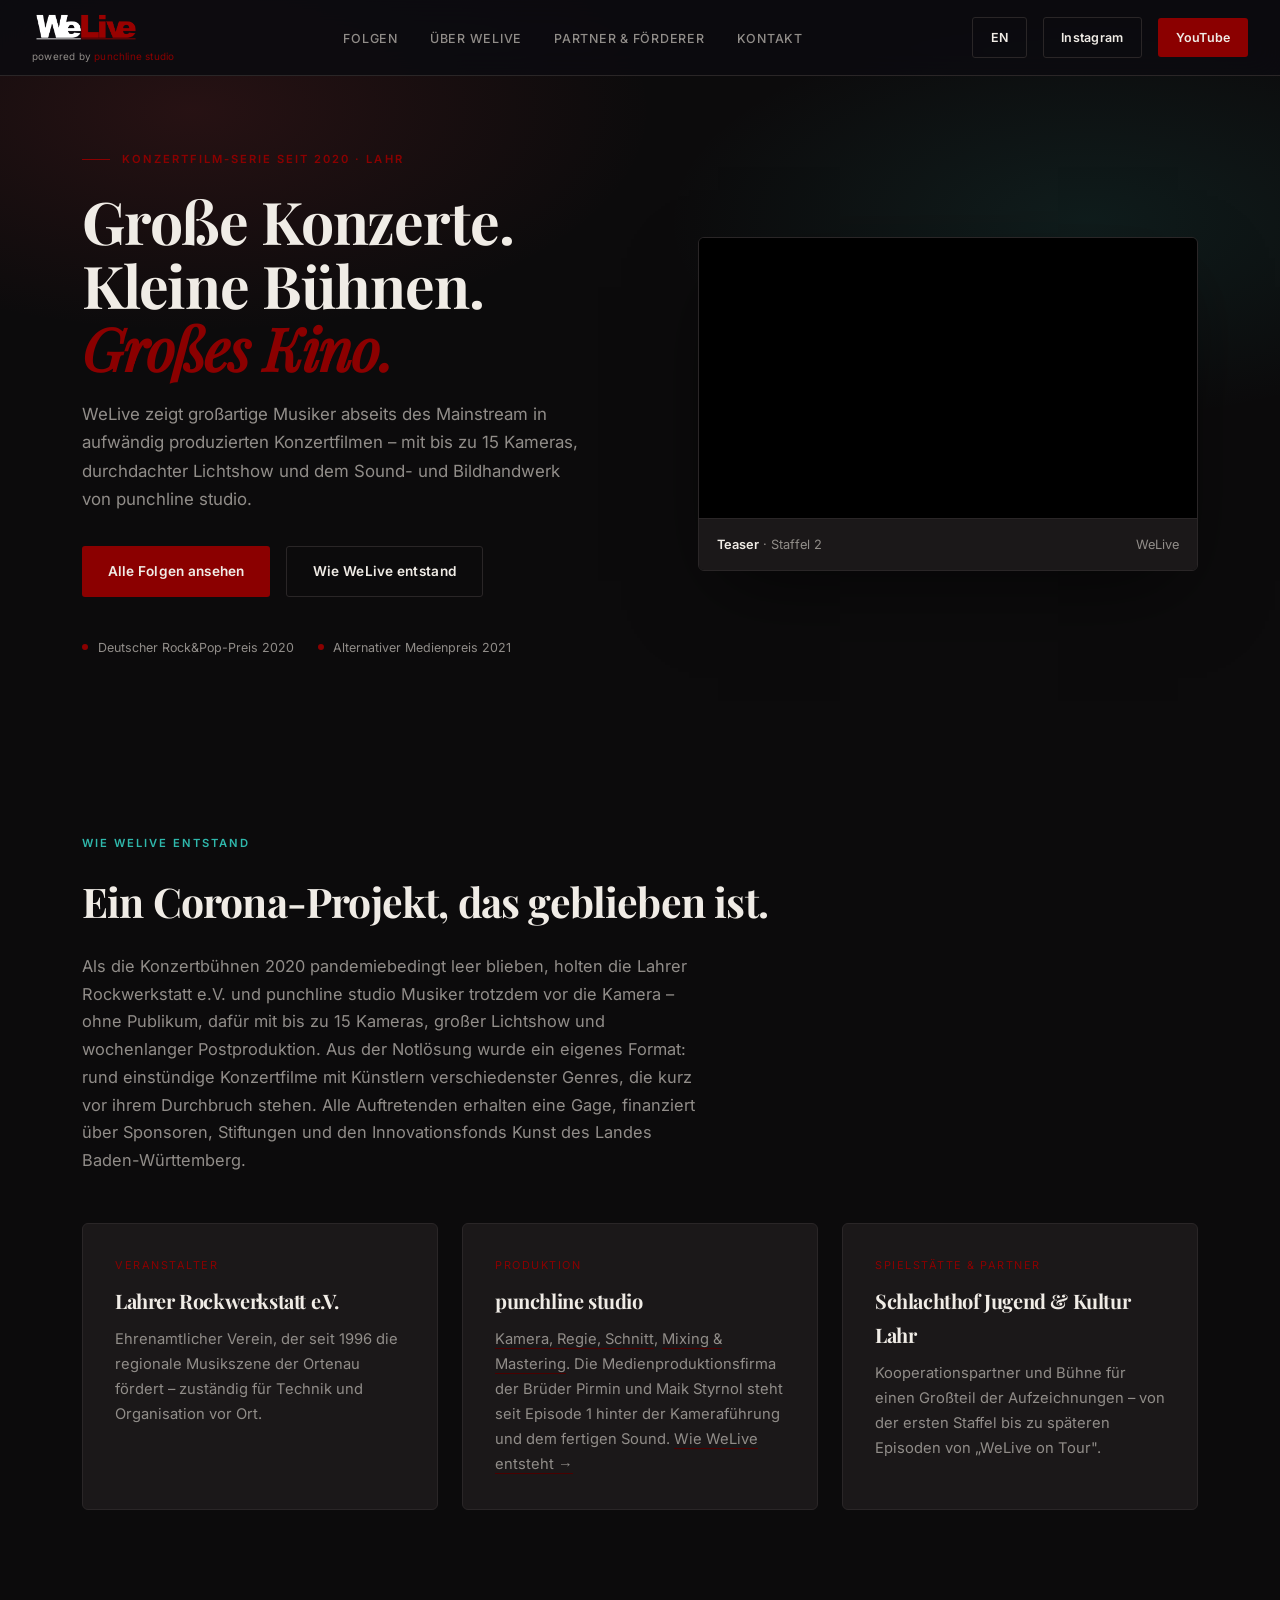
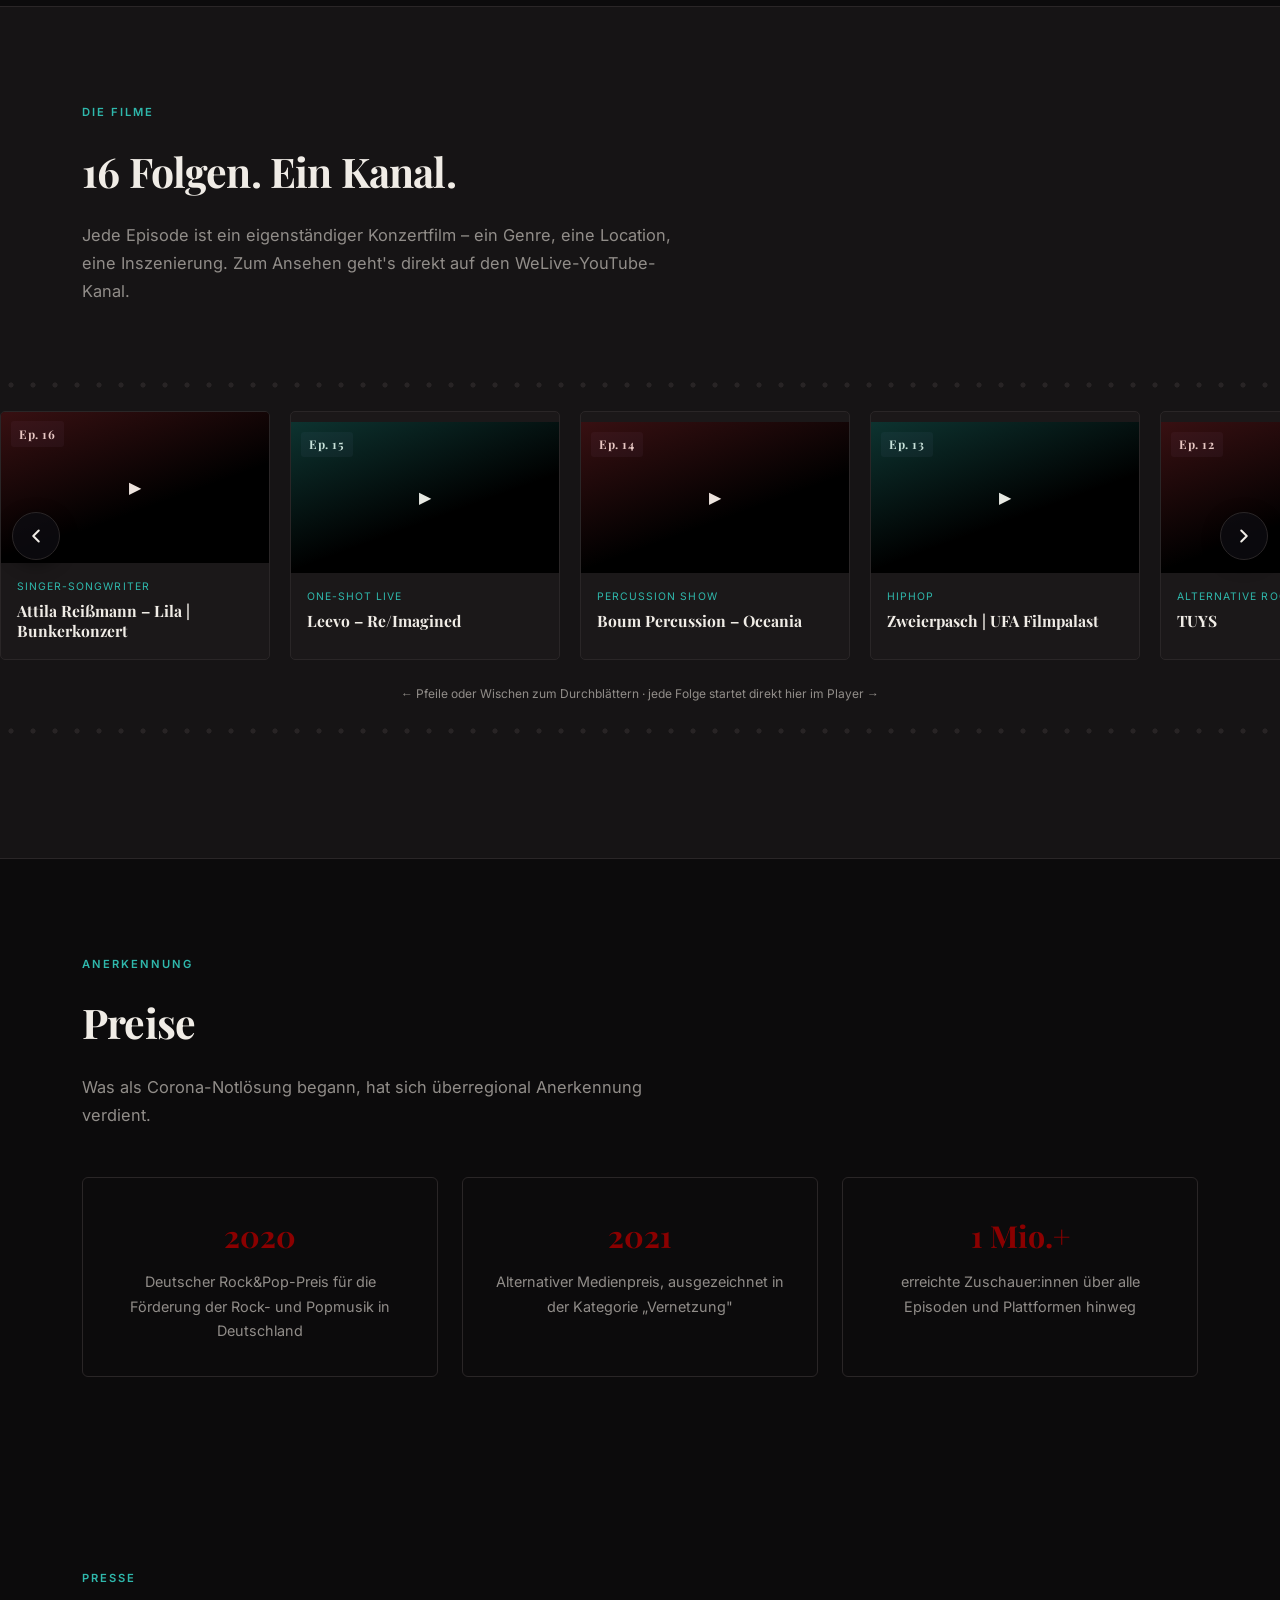
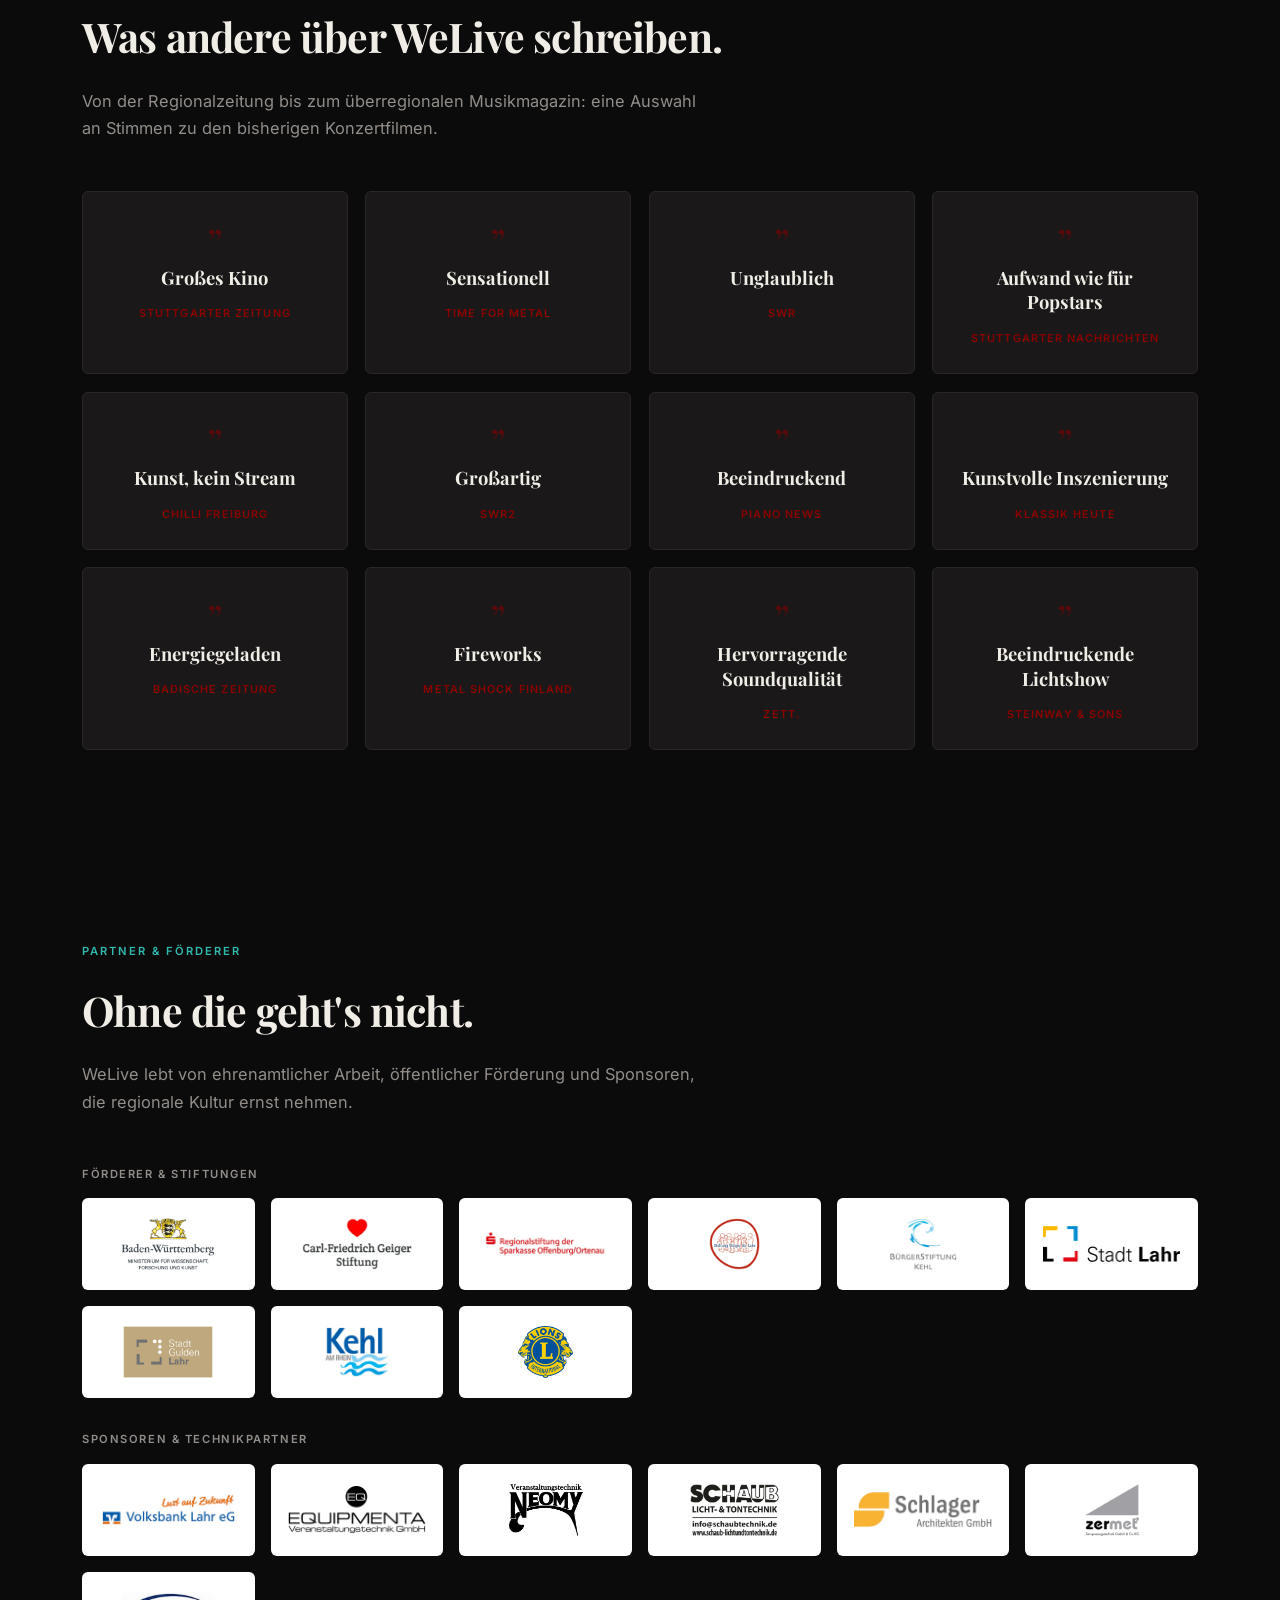
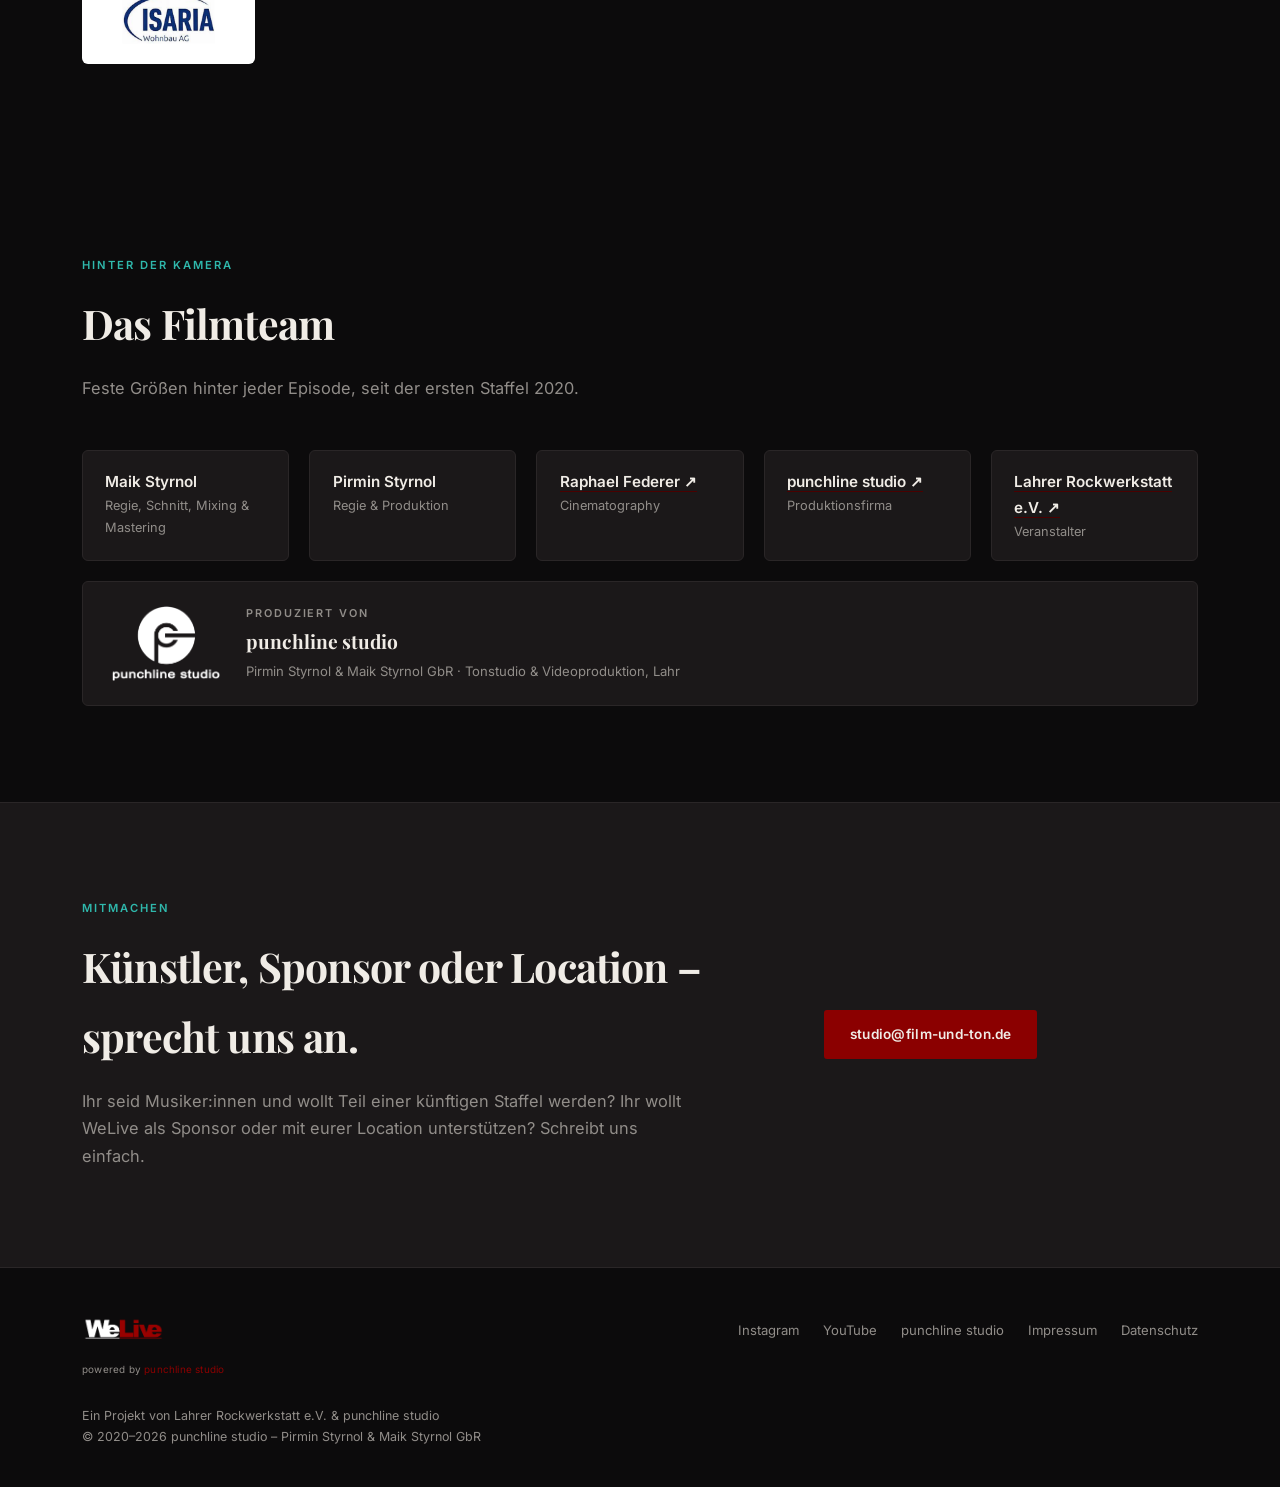
==== commit 7021429b: "slider" ====
--- a/index.html
+++ b/index.html
@@ -161,6 +161,18 @@
   .frame-body{padding:0.95rem 1rem 1.1rem;}
   .frame-genre{font-size:0.65rem;letter-spacing:0.1em;text-transform:uppercase;color:var(--teal);margin-bottom:0.35rem;}
   .frame-title{font-family:'Playfair Display',serif;font-weight:700;font-size:0.98rem;line-height:1.3;color:var(--off-white);}
+  .filmstrip-viewport{position:relative;}
+  .filmstrip-nav{position:absolute;top:calc(50% - 0.5rem);transform:translateY(-50%);z-index:3;width:48px;height:48px;border-radius:50%;border:1px solid var(--border);background:rgba(13,11,16,0.82);color:var(--off-white);display:flex;align-items:center;justify-content:center;cursor:pointer;padding:0;box-shadow:0 4px 18px rgba(0,0,0,0.45);transition:opacity .2s,background .2s,border-color .2s,transform .2s;}
+  .filmstrip-nav svg{width:22px;height:22px;}
+  .filmstrip-nav:hover,.filmstrip-nav:focus-visible{background:var(--red);border-color:var(--red);}
+  .filmstrip-nav:focus-visible{outline:2px solid var(--teal);outline-offset:2px;}
+  .filmstrip-nav.prev{left:0.75rem;}
+  .filmstrip-nav.next{right:0.75rem;}
+  .filmstrip-nav[hidden]{display:flex;opacity:0;pointer-events:none;}
+  .filmstrip-nav.next.nudge{animation:filmstripNudge 1.6s ease-in-out 3;}
+  @keyframes filmstripNudge{0%,100%{transform:translateY(-50%) translateX(0);}50%{transform:translateY(-50%) translateX(6px);}}
+  @media (prefers-reduced-motion:reduce){.filmstrip-nav.next.nudge{animation:none;}}
+  @media (max-width:600px){.filmstrip-nav{width:40px;height:40px;}.filmstrip-nav.prev{left:0.4rem;}.filmstrip-nav.next{right:0.4rem;}}
   .filmstrip-hint{text-align:center;font-size:0.75rem;color:var(--muted);margin-top:0.5rem;}
 
   /* AWARDS */
@@ -303,6 +315,9 @@
     <p class="section-intro">Jede Episode ist ein eigenständiger Konzertfilm – ein Genre, eine Location, eine Inszenierung. Zum Ansehen geht's direkt auf den WeLive-YouTube-Kanal.</p>
   </div>
   <div class="filmstrip-rail">
+    <div class="filmstrip-viewport">
+    <button type="button" class="filmstrip-nav prev" aria-label="Vorherige Folgen" hidden><svg viewBox="0 0 24 24" fill="none" stroke="currentColor" stroke-width="2.2" stroke-linecap="round" stroke-linejoin="round" aria-hidden="true"><path d="M15 18l-6-6 6-6"/></svg></button>
+    <button type="button" class="filmstrip-nav next nudge" aria-label="Weitere Folgen"><svg viewBox="0 0 24 24" fill="none" stroke="currentColor" stroke-width="2.2" stroke-linecap="round" stroke-linejoin="round" aria-hidden="true"><path d="M9 18l6-6-6-6"/></svg></button>
     <div class="filmstrip-scroll">
 
       <button type="button" class="frame" data-id="Bnh2UBMkedc" data-caption="Ep. 16 · Attila Reißmann – Lila | Bunkerkonzert (Singer-Songwriter)">
@@ -386,7 +401,8 @@
       </button>
 
     </div>
-    <p class="filmstrip-hint container">← Zum Durchblättern scrollen · jede Folge startet direkt hier im Player →</p>
+    </div>
+    <p class="filmstrip-hint container">← Pfeile oder Wischen zum Durchblättern · jede Folge startet direkt hier im Player →</p>
   </div>
 </section>
 
@@ -549,5 +565,25 @@
 })();
 </script>
 
+<script>
+(function(){
+  var scroller = document.querySelector('.filmstrip-scroll');
+  if(!scroller) return;
+  var prev = document.querySelector('.filmstrip-nav.prev');
+  var next = document.querySelector('.filmstrip-nav.next');
+  function step(){ var f = scroller.querySelector('.frame'); return f ? (f.getBoundingClientRect().width + 20) * Math.max(1, Math.floor(scroller.clientWidth / 290)) : scroller.clientWidth * 0.8; }
+  function update(){
+    var max = scroller.scrollWidth - scroller.clientWidth - 4;
+    prev.hidden = scroller.scrollLeft <= 4;
+    next.hidden = scroller.scrollLeft >= max;
+  }
+  prev.addEventListener('click', function(){ scroller.scrollBy({left:-step(), behavior:'smooth'}); });
+  next.addEventListener('click', function(){ next.classList.remove('nudge'); scroller.scrollBy({left:step(), behavior:'smooth'}); });
+  scroller.addEventListener('scroll', function(){ next.classList.remove('nudge'); update(); }, {passive:true});
+  window.addEventListener('resize', update);
+  update();
+})();
+</script>
+
 </body>
 </html>
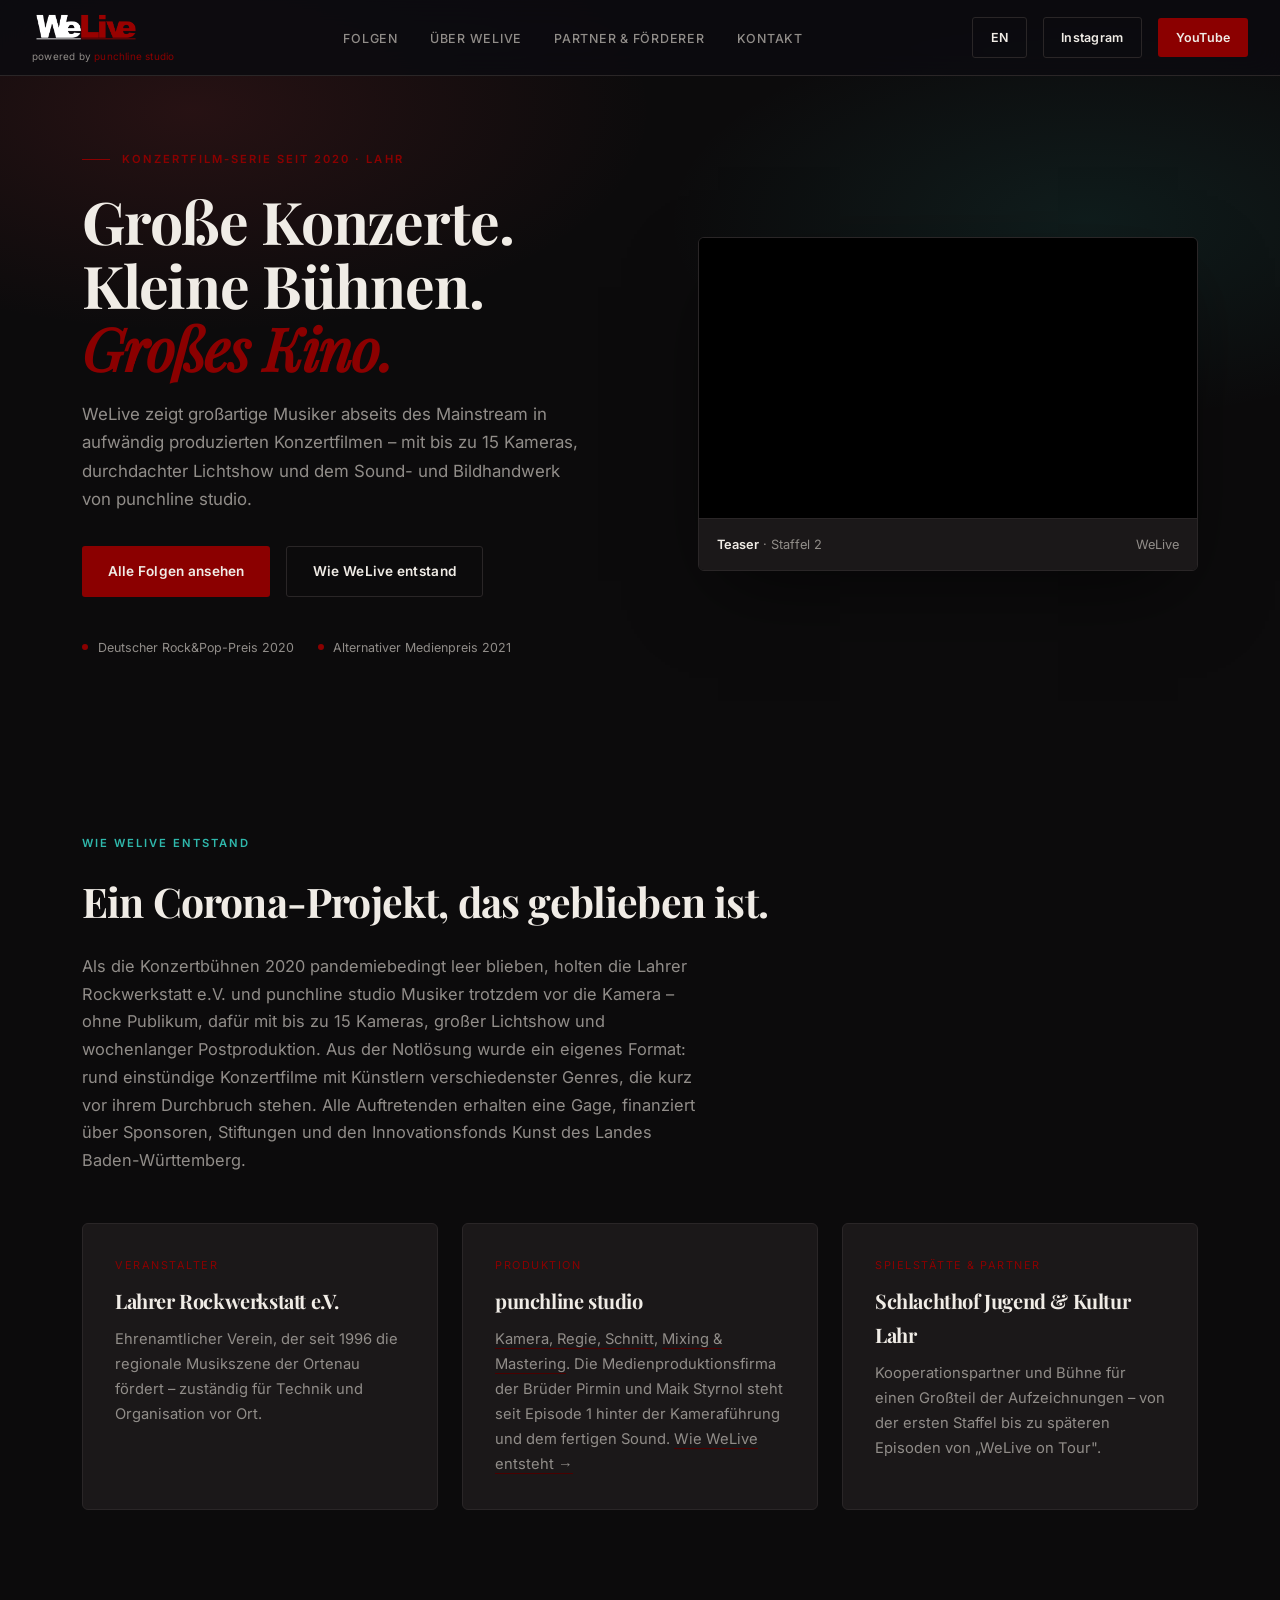
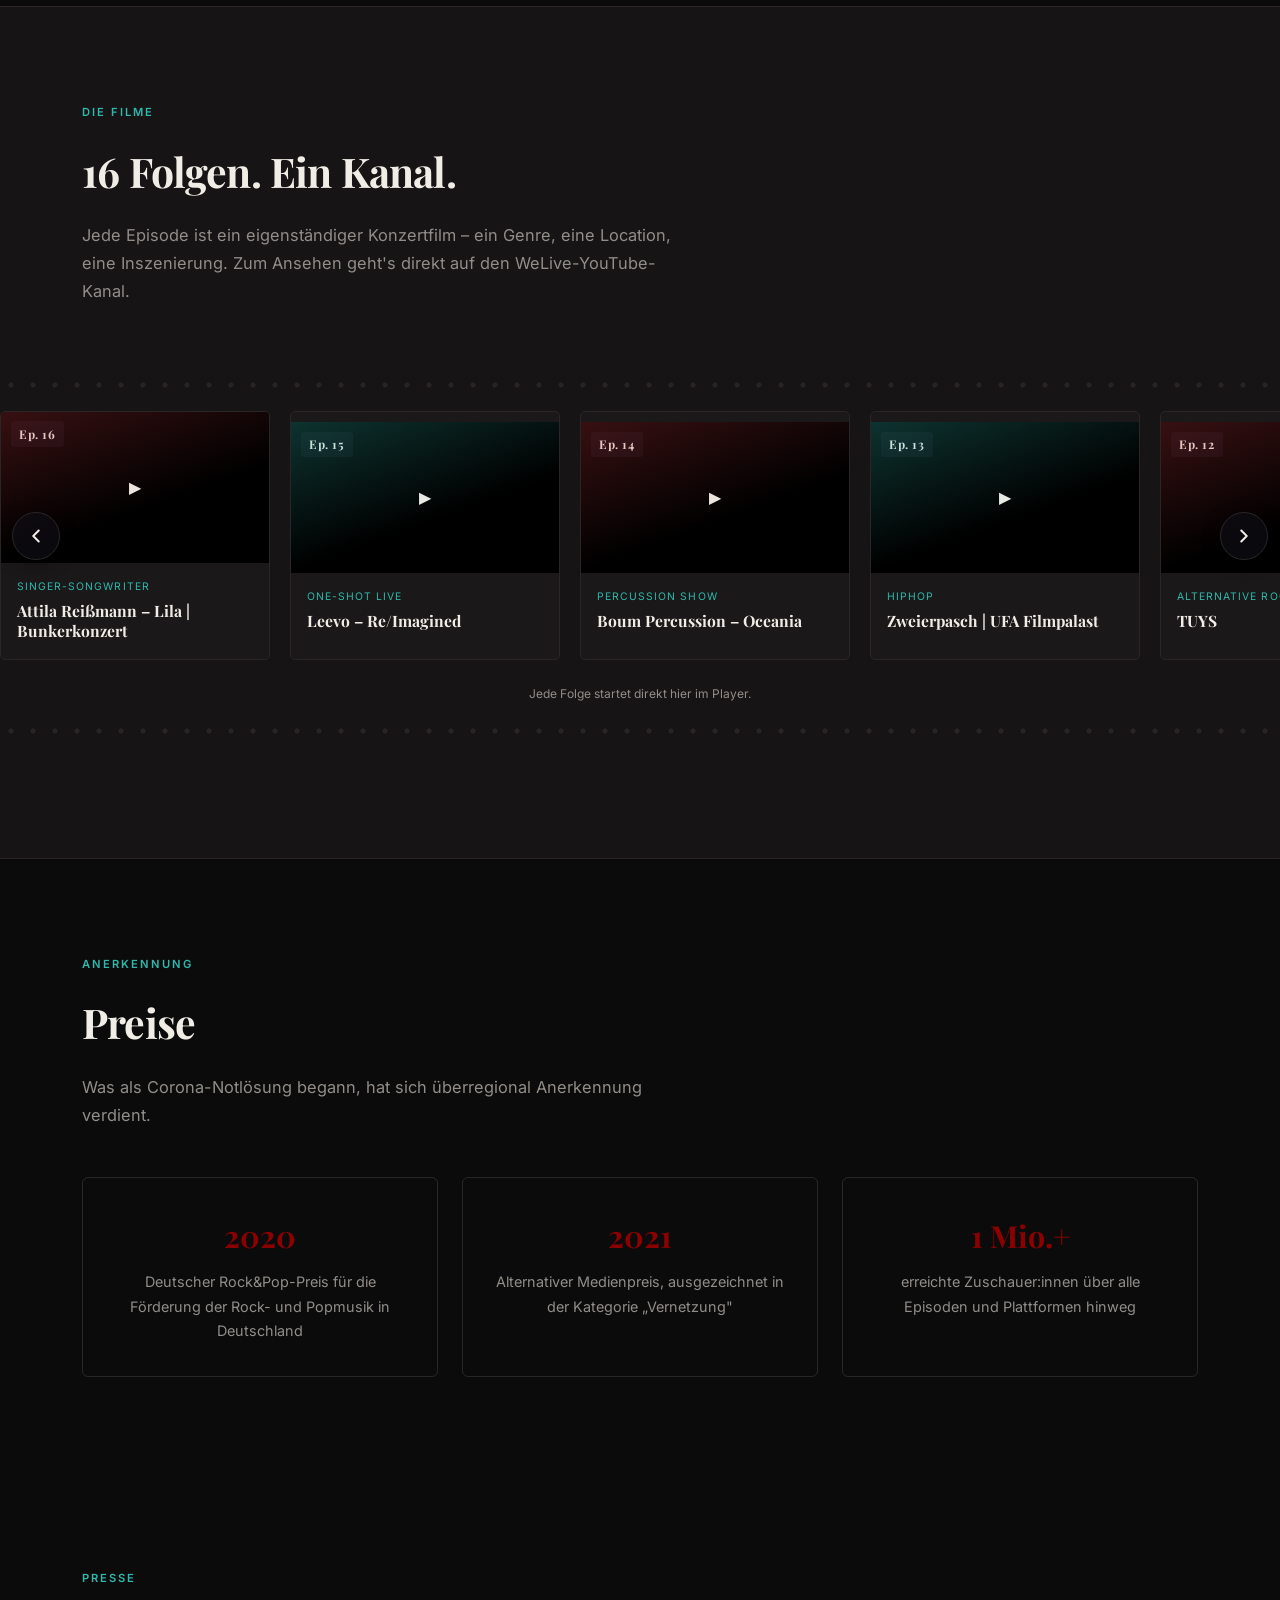
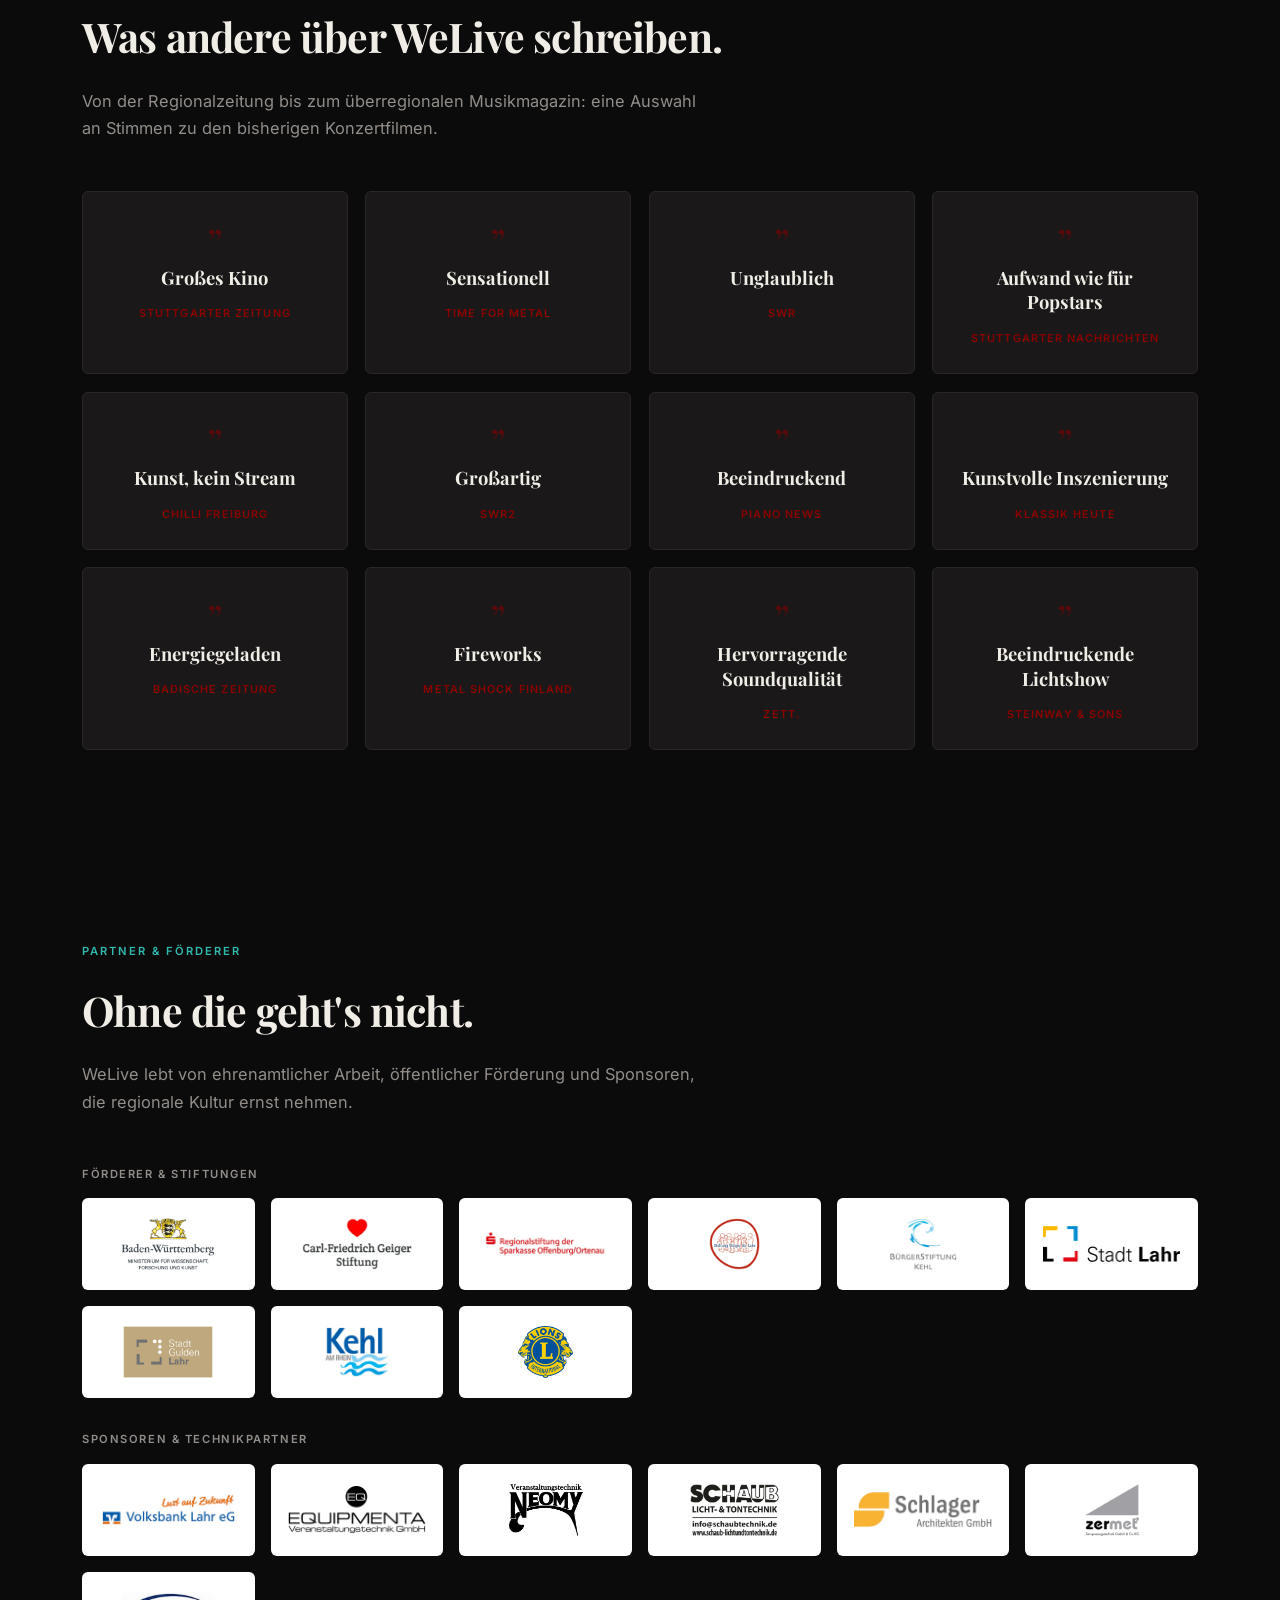
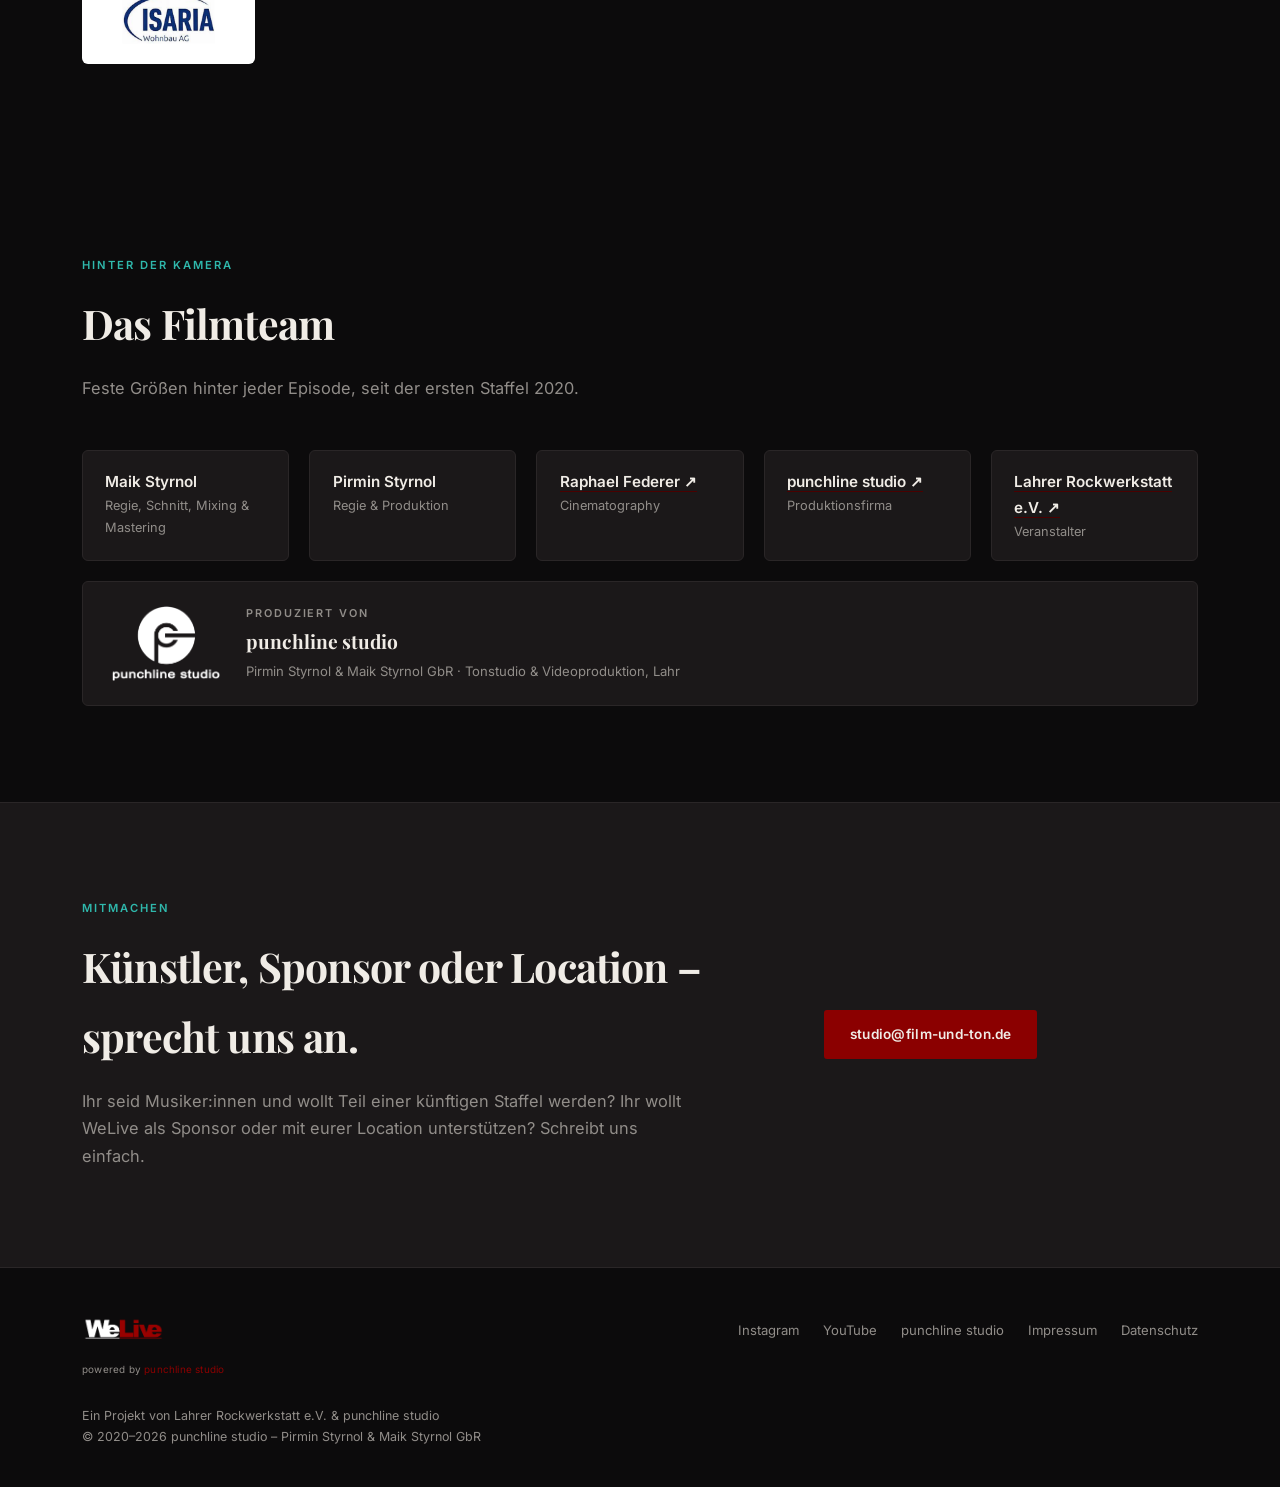
==== commit 6a9bdb31: "pfeile" ====
--- a/index.html
+++ b/index.html
@@ -402,7 +402,7 @@
 
     </div>
     </div>
-    <p class="filmstrip-hint container">← Pfeile oder Wischen zum Durchblättern · jede Folge startet direkt hier im Player →</p>
+    <p class="filmstrip-hint container">Jede Folge startet direkt hier im Player.</p>
   </div>
 </section>
 
